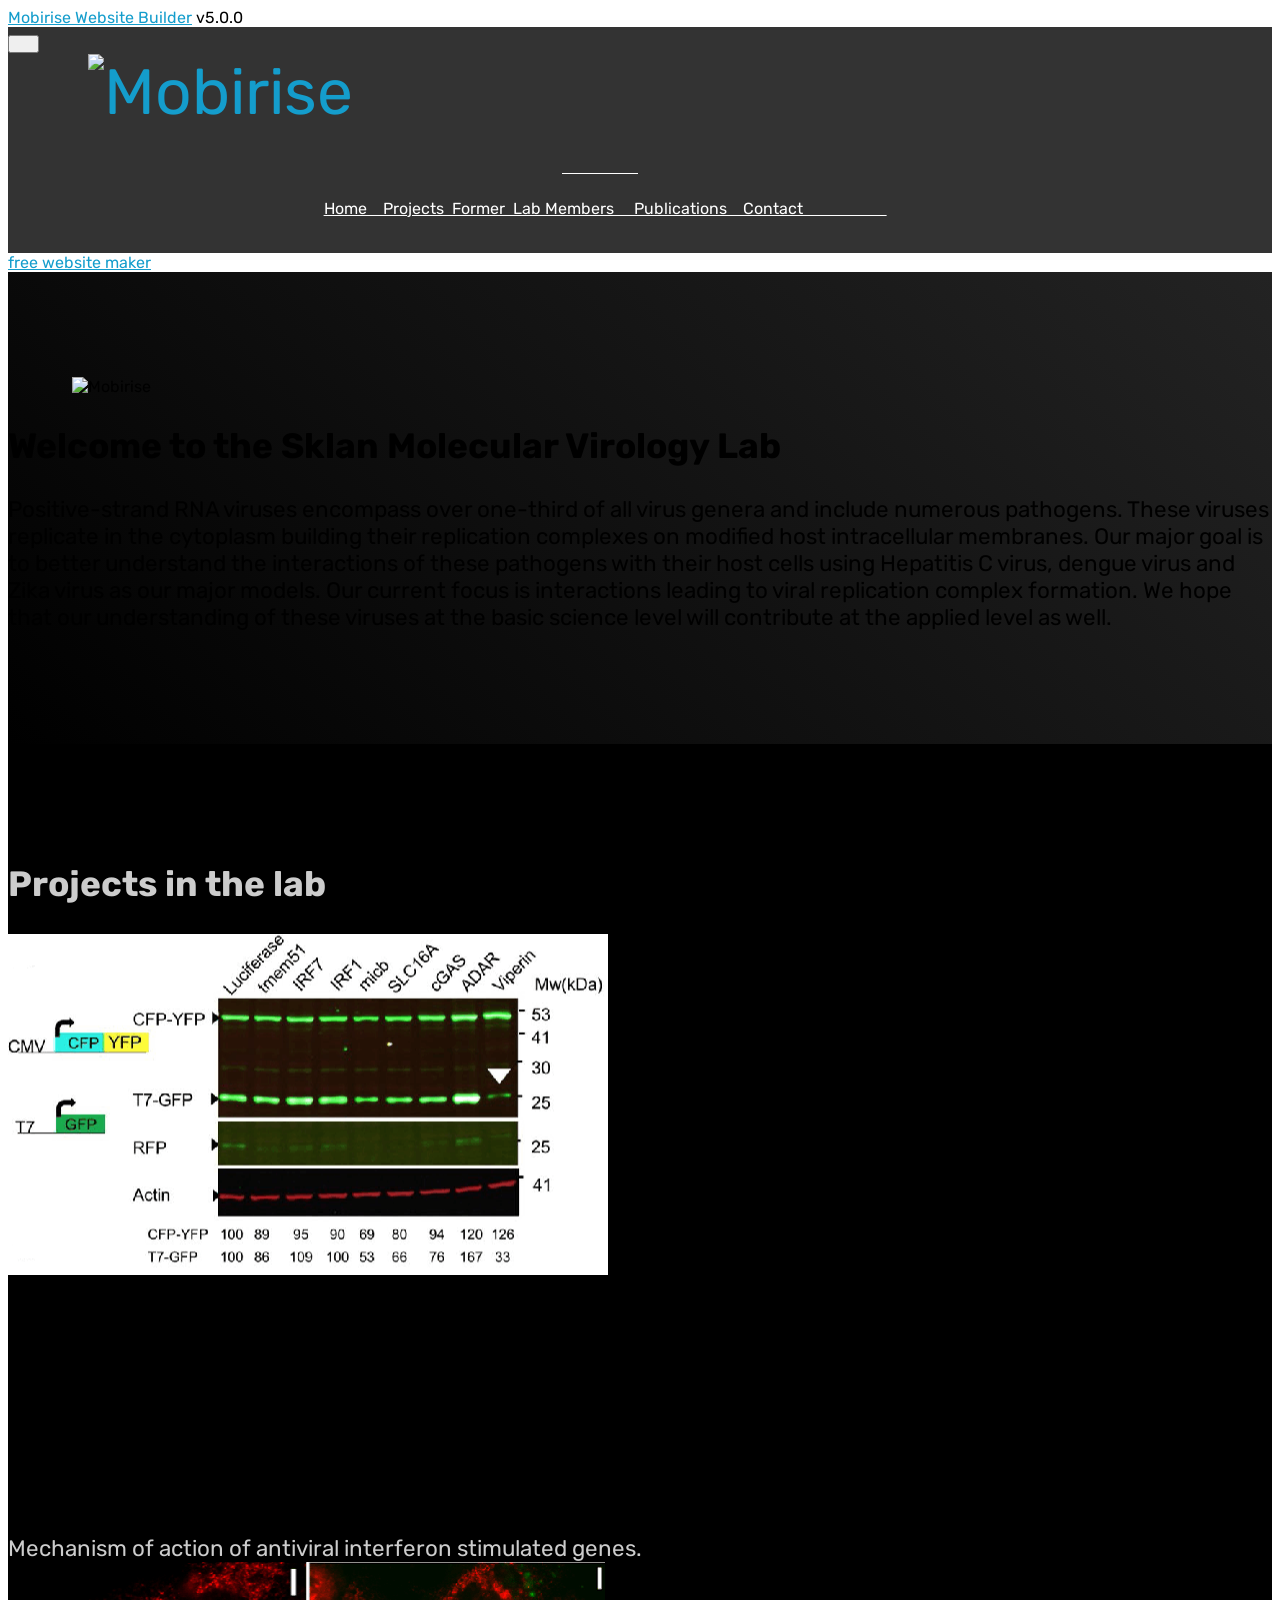
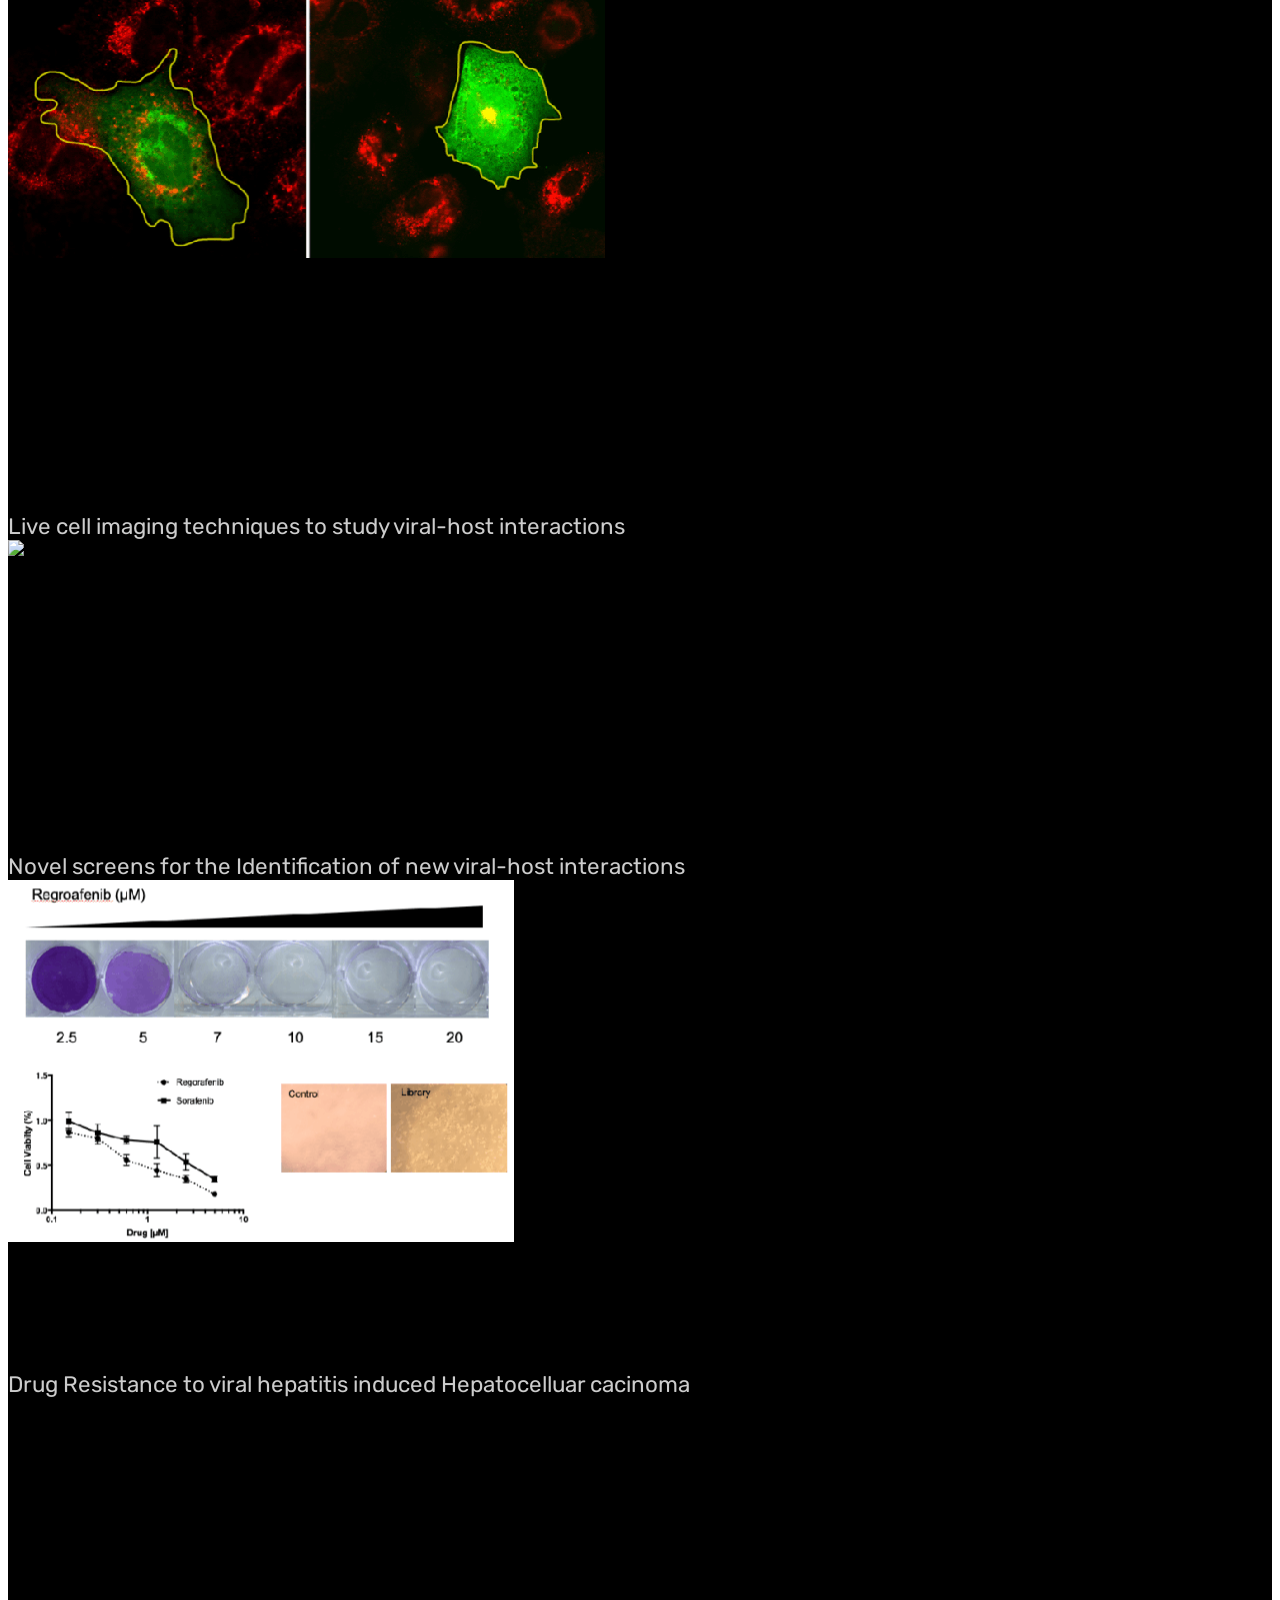
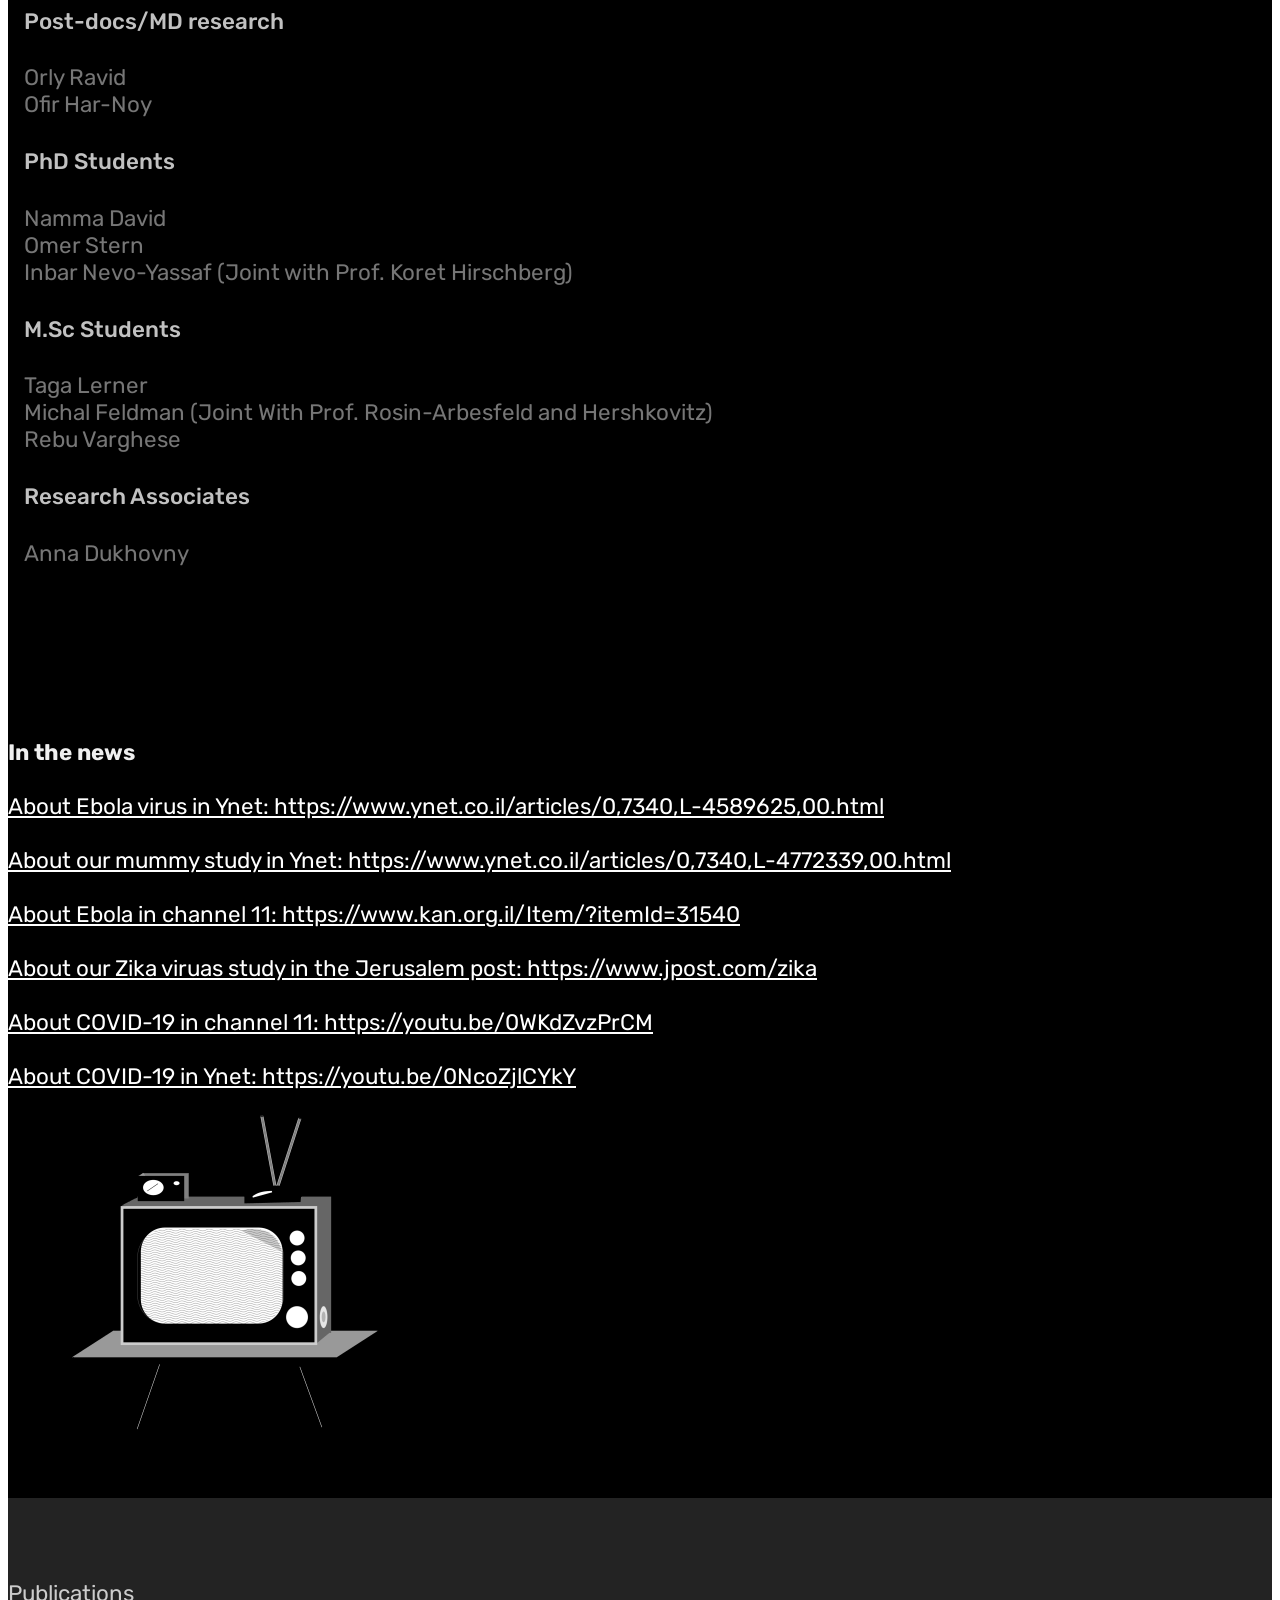
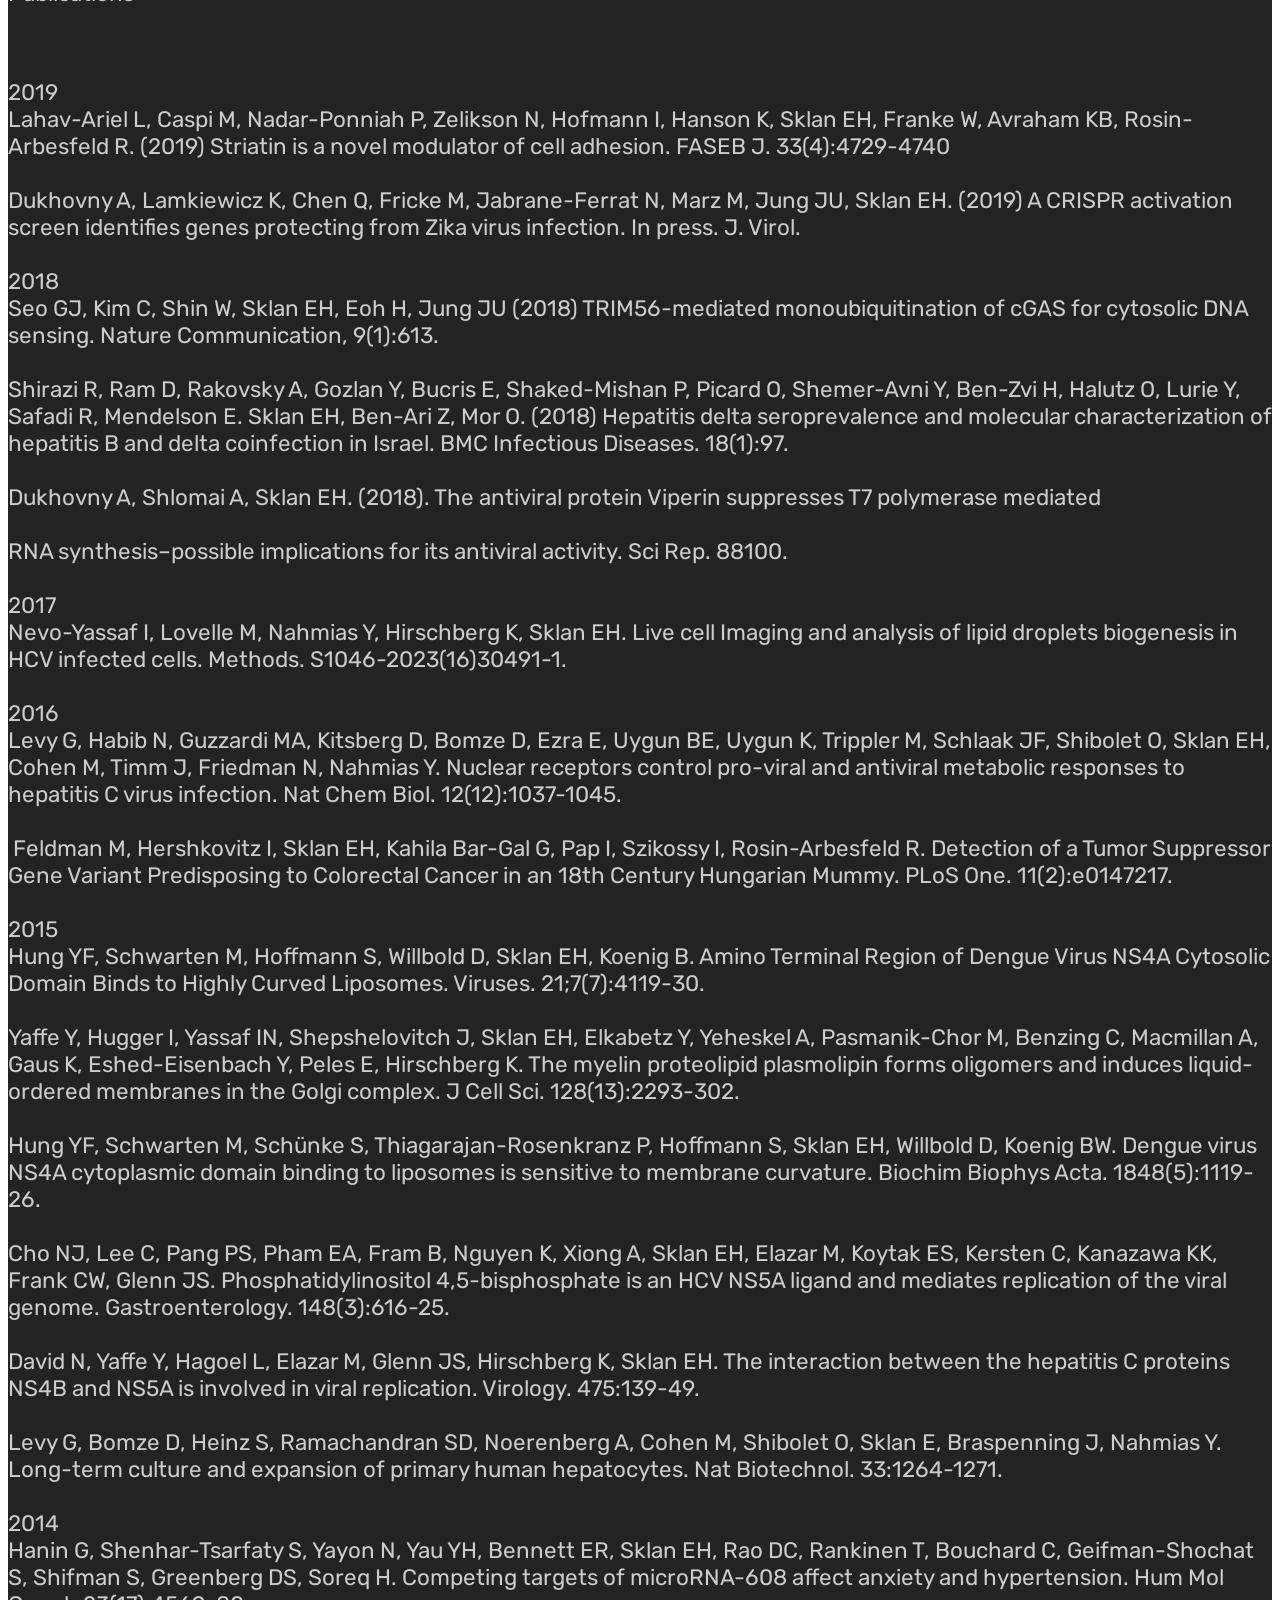
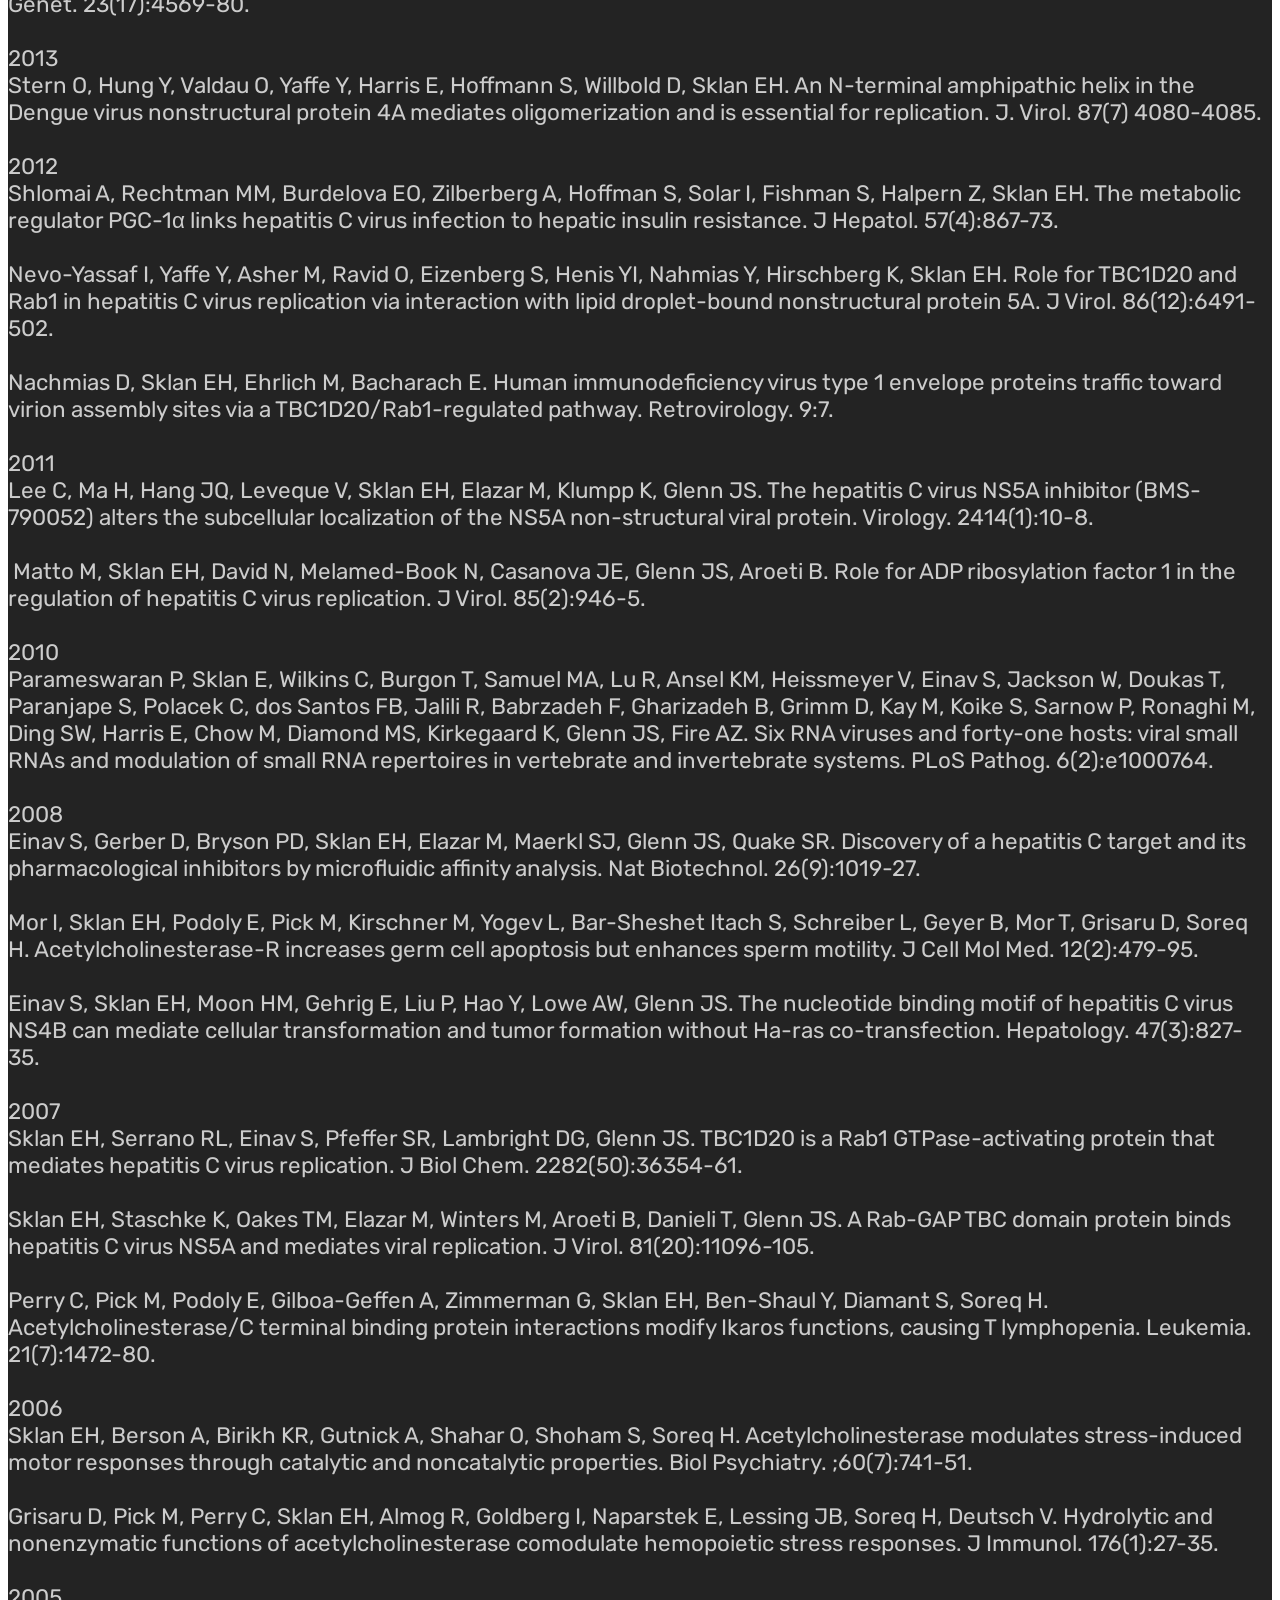
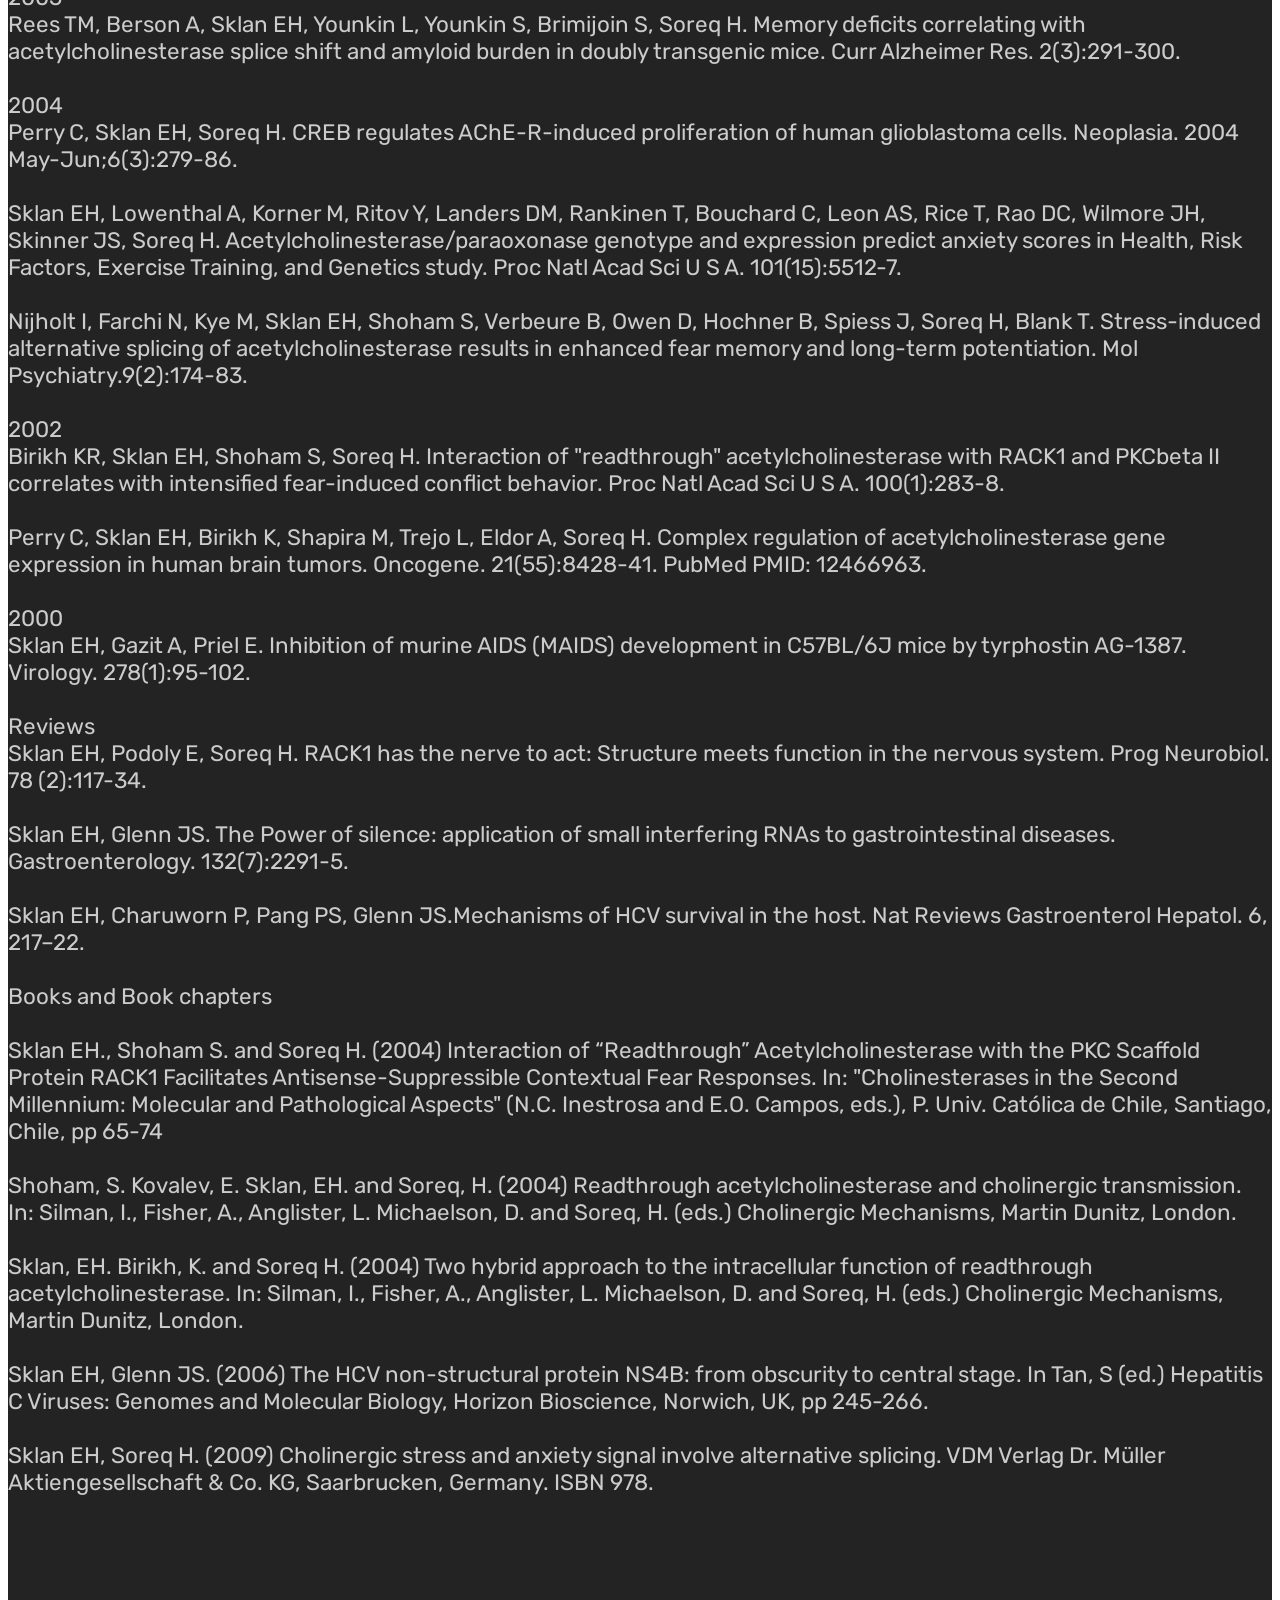
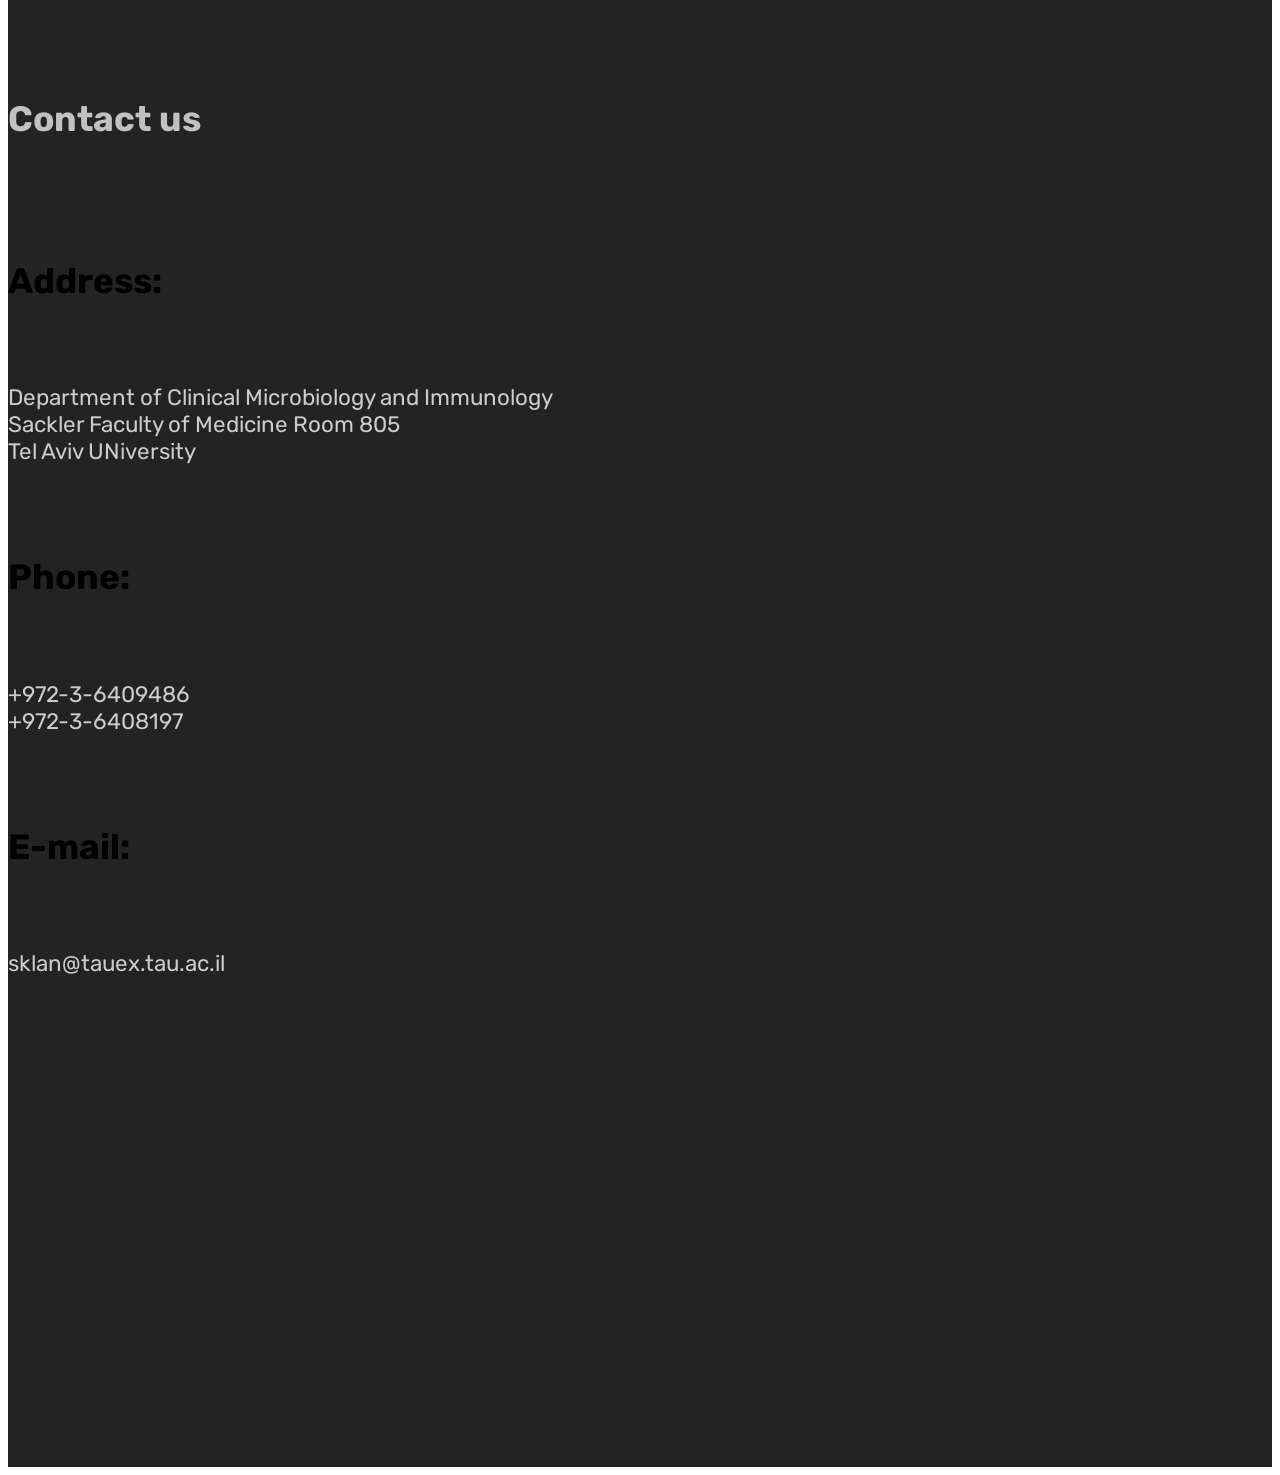
==== index.html @ 1a4101fc "create github pages" ====
<!DOCTYPE html>
<html  >
<head>
  <!-- Site made with Mobirise Website Builder v5.0.0, https://mobirise.com -->
  <meta charset="UTF-8">
  <meta http-equiv="X-UA-Compatible" content="IE=edge">
  <meta name="generator" content="Mobirise v5.0.0, mobirise.com">
  <meta name="viewport" content="width=device-width, initial-scale=1, minimum-scale=1">
  <link rel="shortcut icon" href="assets/images/logo-tau-122x67.png" type="image/x-icon">
  <meta name="description" content="">
  
  <title>Home</title>
  <link rel="stylesheet" href="assets/web/assets/mobirise-icons/mobirise-icons.css">
  <link rel="stylesheet" href="assets/bootstrap/css/bootstrap.min.css">
  <link rel="stylesheet" href="assets/bootstrap/css/bootstrap-grid.min.css">
  <link rel="stylesheet" href="assets/bootstrap/css/bootstrap-reboot.min.css">
  <link rel="stylesheet" href="assets/tether/tether.min.css">
  <link rel="stylesheet" href="assets/dropdown/css/style.css">
  <link rel="stylesheet" href="assets/theme/css/style.css">
  <link rel="preload" as="style" href="assets/mobirise/css/mbr-additional.css"><link rel="stylesheet" href="assets/mobirise/css/mbr-additional.css" type="text/css">
  
  
  
</head>
<body>
  <section class="menu cid-rS3fm7pSPz" once="menu" id="menu1-0">

    

    <nav class="navbar navbar-expand beta-menu navbar-dropdown align-items-center navbar-fixed-top navbar-toggleable-sm">
        <button class="navbar-toggler navbar-toggler-right" type="button" data-toggle="collapse" data-target="#navbarSupportedContent" aria-controls="navbarSupportedContent" aria-expanded="false" aria-label="Toggle navigation">
            <div class="hamburger">
                <span></span>
                <span></span>
                <span></span>
                <span></span>
            </div>
        </button>
        <div class="menu-logo">
            <div class="navbar-brand">
                <span class="navbar-logo">
                    <a href="https://english.tau.ac.il/" target="_blank">
                         <img src="assets/images/logo-tau-122x67.png" alt="Mobirise" title="" style="height: 3.8rem;">
                    </a>
                </span>
                
            </div>
        </div>
        <div class="collapse navbar-collapse" id="navbarSupportedContent">
            <ul class="navbar-nav nav-dropdown nav-right" data-app-modern-menu="true"><li class="nav-item"><a class="nav-link link text-white display-4" href="https://mobirise.co">&nbsp; &nbsp; &nbsp; &nbsp; &nbsp; &nbsp; &nbsp; &nbsp; &nbsp; &nbsp;</a></li><li class="nav-item">
                    <a class="nav-link link text-white display-4" href="index.html#contacts1-6"><span class="mbri-home mbr-iconfont mbr-iconfont-btn"></span>
                        
                        Home&nbsp; &nbsp; Projects&nbsp; Former&nbsp; Lab Members&nbsp; &nbsp; &nbsp;Publications&nbsp; &nbsp; Contact&nbsp; &nbsp; &nbsp; &nbsp; &nbsp; &nbsp; &nbsp; &nbsp; &nbsp; &nbsp; &nbsp;</a>
                </li></ul>
            
        </div>
    </nav>
</section>

<section class="engine"><a href="https://mobirise.info/d">free website maker</a></section><section class="header3 cid-rS3ihpFoWO" id="header3-9">

    

    

    <div class="container">
        <div class="media-container-row">
            <div class="mbr-figure" style="width: 130%;">
                <img src="assets/images/5-1160x1160.jpg" alt="Mobirise" title="">
            </div>

            <div class="media-content">
                <h1 class="mbr-section-title mbr-white pb-3 mbr-fonts-style display-5">Welcome to the Sklan Molecular Virology Lab</h1>
                
                <div class="mbr-section-text mbr-white pb-3 ">
                    <p class="mbr-text mbr-fonts-style display-7">Positive-strand RNA viruses encompass over one-third of all virus genera and include numerous pathogens. These viruses replicate in the cytoplasm building their replication complexes on modified host intracellular membranes. Our major goal is to better understand the interactions of these pathogens with their host cells using Hepatitis C virus, dengue virus and Zika virus as our major models. Our current focus is interactions leading to viral replication complex formation. We hope that our understanding of these viruses at the basic science level will contribute at the applied level as well.&nbsp;&nbsp;<br></p>
                </div>
                
            </div>
        </div>
    </div>

</section>

<section class="services1 cid-rS4aXZmn8N" id="services1-c">
    <!---->
    
    <!---->
    <!--Overlay-->
    
    <!--Container-->
    <div class="container">
        <div class="row justify-content-center">
            <!--Titles-->
            <div class="title pb-5 col-12">
                <h2 class="align-left pb-3 mbr-fonts-style display-5">Projects in the lab</h2>
                
            </div>
            <!--Card-1-->
            <div class="card col-12 col-md-6 p-3 col-lg-3">
                <div class="card-wrapper">
                    <div class="card-img">
                        <img src="assets/images/dukhovny-1-600x341.png" alt="Mobirise" title="">
                    </div>
                    <div class="card-box">
                        <h4 class="card-title mbr-fonts-style display-2"><br><br></h4>
                        <p class="mbr-text mbr-fonts-style display-7">Mechanism of action of antiviral interferon stimulated genes.<br></p>
                        <!--Btn-->
                        
                    </div>
                </div>
            </div>
            <!--Card-2-->
            <div class="card col-12 col-md-6 p-3 col-lg-3">
                <div class="card-wrapper">
                    <div class="card-img">
                        <img src="assets/images/picture1-1-600x296.png" alt="Mobirise" title="">
                    </div>
                    <div class="card-box">
                        <h4 class="card-title mbr-fonts-style display-5"><br><br><br></h4>
                        <p class="mbr-text mbr-fonts-style display-7">Live cell imaging techniques to study viral-host interactions</p>
                        <!--Btn-->
                        
                    </div>
                </div>
            </div>
            <!--Card-3-->
            <div class="card col-12 col-md-6 p-3 col-lg-3">
                <div class="card-wrapper">
                    <div class="card-img">
                        <img src="assets/images/screen-shot-2019-06-25-at-600x201.png" alt="Mobirise" title="">
                    </div>
                    <div class="card-box">
                        <h4 class="card-title mbr-fonts-style display-5">
                            <br><br><br><br></h4>
                        <p class="mbr-text mbr-fonts-style display-7">Novel screens for the Identification  of new viral-host interactions<br></p>
                        <!--Btn-->
                        
                    </div>
                </div>
            </div>
            <!--Card-4-->
            <div class="card col-12 col-md-6 p-3 col-lg-3 last-child">
                <div class="card-wrapper">
                    <div class="card-img">
                        <img src="assets/images/screen-shot-2019-06-25-at-506x363.png" alt="Mobirise" title="">
                    </div>
                    <div class="card-box">
                        <h4 class="card-title mbr-fonts-style display-5"></h4>
                        <p class="mbr-text mbr-fonts-style display-7">Drug Resistance to viral hepatitis induced Hepatocelluar cacinoma<em>&nbsp;</em><br></p>
                        <!--Btn-->
                        
                    </div>
                </div>
            </div>
        </div>
    </div>
</section>

<section class="features7 cid-rS4goFfm2W" id="features7-d">
    
    

    
    <div class="container">
        <div class="row justify-content-center">

            <div class="card p-3 col-12 col-md-6 col-lg-3">
                <div class="media">
                    <div class="card-img pr-2">
                        <span class="mbr-iconfont mbri-edit"></span>
                    </div>
                    <div class="card-box media-body">
                        <h4 class="card-title py-3 mbr-fonts-style display-7">
                            Post-docs/MD research&nbsp; &nbsp; &nbsp; &nbsp; &nbsp; &nbsp; &nbsp; &nbsp; &nbsp; &nbsp; &nbsp; &nbsp; &nbsp;</h4>
                        <p class="mbr-text mbr-fonts-style display-7">
                           Orly Ravid<br>Ofir Har-Noy<br>
                        </p>
                    </div>
                </div>
            </div>

            <div class="card p-3 col-12 col-md-6 col-lg-3">
                <div class="media"> 
                    <div class="card-img pr-2">
                        <span class="mbr-iconfont mbri-laptop"></span>
                    </div>
                    <div class="card-box media-body">
                        <h4 class="card-title py-3 mbr-fonts-style display-7">PhD Students</h4>
                        <p class="mbr-text mbr-fonts-style display-7">Namma David<br>Omer Stern<br>Inbar Nevo-Yassaf  (Joint with Prof. Koret Hirschberg)</p>
                    </div>
                </div>
            </div>

            <div class="card p-3 col-12 col-md-6 col-lg-3">
                <div class="media">
                    <div class="card-img pr-2">
                        <span class="mbr-iconfont mbri-users"></span>
                    </div>
                    <div class="media-body card-box">
                        <h4 class="card-title py-3 mbr-fonts-style display-7">M.Sc Students</h4>
                        <p class="mbr-text mbr-fonts-style display-7">Taga Lerner <br>Michal Feldman (Joint With Prof. Rosin-Arbesfeld and Hershkovitz)<br>Rebu Varghese</p>
                    </div>
                </div>
            </div>

            <div class="card p-3 col-12 col-md-6 col-lg-3">
                <div class="media">
                    <div class="card-img pr-2">
                        <span class="mbri-desktop mbr-iconfont"></span>
                    </div>
                    <div class="card-box media-body">
                        <h4 class="card-title py-3 mbr-fonts-style display-7">Research Associates</h4>
                        <p class="mbr-text mbr-fonts-style display-7">
                           Anna Dukhovny
                        </p>
                    </div>
                </div>
            </div>
        </div>
    </div>
</section>

<section class="mbr-section content7 cid-rS4ihshBEO" id="content7-e">
          
    

    <div class="container">
        <div class="media-container-row">
            <div class="col-12 col-md-10">
                <div class="media-container-row">
                    <div class="media-content">
                        <div class="mbr-section-text">
                            <p class="mbr-text align-right mb-0 mbr-fonts-style display-7"><strong>In the news</strong><br><br><a href="https://www.ynet.co.il/articles/0,7340,L-4589625,00.html" target="_blank" class="text-white">About Ebola virus in Ynet: https://www.ynet.co.il/articles/0,7340,L-4589625,00.html</a><br><br><a href="https://www.ynet.co.il/articles/0,7340,L-4772339,00.html " target="_blank" class="text-white">About our mummy study in Ynet: https://www.ynet.co.il/articles/0,7340,L-4772339,00.html </a><br><br><a href="https://www.kan.org.il/Item/?itemId=31540" target="_blank" class="text-white">About Ebola in channel 11: https://www.kan.org.il/Item/?itemId=31540</a><br><br><a href="https://www.jpost.com/zika" target="_blank" class="text-white">About our Zika viruas study in the Jerusalem post: https://www.jpost.com/zika</a><br><br><a href="https://youtu.be/0WKdZvzPrCM" target="_blank" class="text-white">About COVID-19 in channel 11:  https://youtu.be/0WKdZvzPrCM</a><br><br><a href="https://youtu.be/0NcoZjlCYkY" class="text-white">About COVID-19 in Ynet: https://youtu.be/0NcoZjlCYkY</a></p>
                        </div>
                    </div>
                    <div class="mbr-figure" style="width: 185%;">
                     <img src="assets/images/mbr-306x321.png" alt="Mobirise" title="">  
                    </div>
                </div>
            </div>
        </div>
    </div>
</section>

<section class="mbr-section article content1 cid-rS4kWEwtuJ" id="content1-f">
    
     

    <div class="container">
        <div class="media-container-row">
            <div class="mbr-text col-12 mbr-fonts-style display-7 col-md-12"><p>Publications</p><p><br></p><div>2019</div><div><span style="font-size: 1.4rem;">Lahav-Ariel L, Caspi M, Nadar-Ponniah P, Zelikson N, Hofmann I, Hanson K, Sklan EH, Franke W, Avraham KB, Rosin-Arbesfeld R. (2019) Striatin is a novel modulator of cell adhesion. FASEB J. 33(4):4729-4740</span><br></div><div><br></div><div><span style="font-size: 1.4rem;">Dukhovny A, Lamkiewicz K, Chen Q, Fricke M, Jabrane-Ferrat N, Marz M, Jung JU, Sklan EH. (2019) A CRISPR activation screen identifies genes protecting from Zika virus infection. In press. J. Virol.</span><br></div><div><br></div><div><span style="font-size: 1.4rem;">2018</span><br></div><div><span style="font-size: 1.4rem;">Seo GJ, Kim C, Shin W, Sklan EH, Eoh H, Jung JU (2018) TRIM56-mediated monoubiquitination of cGAS for cytosolic DNA sensing. Nature Communication, 9(1):613.&nbsp;</span><br></div><div><br></div><div>Shirazi R, Ram D, Rakovsky A, Gozlan Y, Bucris E, Shaked-Mishan P, Picard O, Shemer-Avni Y, Ben-Zvi H, Halutz O, Lurie Y, Safadi R, Mendelson E. Sklan EH, Ben-Ari Z, Mor O. (2018) Hepatitis delta seroprevalence and molecular characterization of hepatitis B and delta coinfection in Israel. BMC Infectious Diseases. 18(1):97.&nbsp;</div><div><br></div><div>Dukhovny A, Shlomai A, Sklan EH. (2018). The antiviral protein Viperin suppresses T7 polymerase mediated</div><div><br></div><div>RNA synthesis–possible implications for its antiviral activity. Sci Rep. 88100.</div><div><br></div><div>2017</div><div><span style="font-size: 1.4rem;">Nevo-Yassaf I, Lovelle M, Nahmias Y, Hirschberg K, Sklan EH. Live cell Imaging and analysis of lipid droplets biogenesis in HCV infected cells. Methods. S1046-2023(16)30491-1.&nbsp;</span><br></div><div><br></div><div><span style="font-size: 1.4rem;">2016</span><br></div><div><span style="font-size: 1.4rem;">Levy G, Habib N, Guzzardi MA, Kitsberg D, Bomze D, Ezra E, Uygun BE, Uygun K, Trippler M, Schlaak JF, Shibolet O, Sklan EH, Cohen M, Timm J, Friedman N, Nahmias Y. Nuclear receptors control pro-viral and antiviral metabolic responses to hepatitis C virus infection. Nat Chem Biol. 12(12):1037-1045.&nbsp;</span><br></div><div><br></div><div>&nbsp;<span style="font-size: 1.4rem;">Feldman M, Hershkovitz I, Sklan EH, Kahila Bar-Gal G, Pap I, Szikossy I, Rosin-Arbesfeld R. Detection of a Tumor Suppressor Gene Variant Predisposing to Colorectal Cancer in an 18th Century Hungarian Mummy. PLoS One. 11(2):e0147217.&nbsp;</span></div><div><span style="font-size: 1.4rem;"><br></span></div><div><span style="font-size: 1.4rem;">2015</span><br></div><div><span style="font-size: 1.4rem;">Hung YF, Schwarten M, Hoffmann S, Willbold D, Sklan EH, Koenig B. Amino Terminal Region of Dengue Virus NS4A Cytosolic Domain Binds to Highly Curved Liposomes. Viruses. 21;7(7):4119-30.</span><br></div><div></div><div><br></div><div>Yaffe Y, Hugger I, Yassaf IN, Shepshelovitch J, Sklan EH, Elkabetz Y, Yeheskel A, Pasmanik-Chor M, Benzing C, Macmillan A, Gaus K, Eshed-Eisenbach Y, Peles E, Hirschberg K. The myelin proteolipid plasmolipin forms oligomers and induces liquid-ordered membranes in the Golgi complex. J Cell Sci. 128(13):2293-302.&nbsp;</div><div><br></div><div>Hung YF, Schwarten M, Schünke S, Thiagarajan-Rosenkranz P, Hoffmann S, Sklan EH, Willbold D, Koenig BW. Dengue virus NS4A cytoplasmic domain binding to liposomes is sensitive to membrane curvature. Biochim Biophys Acta. 1848(5):1119-26.&nbsp;</div><div><br></div><div>Cho NJ, Lee C, Pang PS, Pham EA, Fram B, Nguyen K, Xiong A, Sklan EH, Elazar M, Koytak ES, Kersten C, Kanazawa KK, Frank CW, Glenn JS. Phosphatidylinositol 4,5-bisphosphate is an HCV NS5A ligand and mediates replication of the viral genome. Gastroenterology. 148(3):616-25.</div><div><span style="font-size: 1.4rem;">​</span><br></div><div>David N, Yaffe Y, Hagoel L, Elazar M, Glenn JS, Hirschberg K, Sklan EH. The interaction between the hepatitis C proteins NS4B and NS5A is involved in viral replication. Virology. 475:139-49.&nbsp;</div><div><br></div><div>Levy G, Bomze D, Heinz S, Ramachandran SD, Noerenberg A, Cohen M, Shibolet O, Sklan E, Braspenning J, Nahmias Y. Long-term culture and expansion of primary human hepatocytes. Nat Biotechnol. 33:1264-1271.&nbsp;</div><div><br></div><div>2014</div><div><span style="font-size: 1.4rem;">Hanin G, Shenhar-Tsarfaty S, Yayon N, Yau YH, Bennett ER, Sklan EH, Rao DC, Rankinen T, Bouchard C, Geifman-Shochat S, Shifman S, Greenberg DS, Soreq H. Competing targets of microRNA-608 affect anxiety and hypertension. Hum Mol Genet. 23(17):4569-80.</span><br></div><div><br></div><div>2013</div><div><span style="font-size: 1.4rem;">Stern O, Hung Y, Valdau O, Yaffe Y, Harris E, Hoffmann S, Willbold D, Sklan EH. An N-terminal amphipathic helix in the Dengue virus nonstructural protein 4A mediates oligomerization and is essential for replication. J. Virol. 87(7) 4080-4085.&nbsp;</span><br></div><div><br></div><div>2012</div><div><span style="font-size: 1.4rem;">Shlomai A, Rechtman MM, Burdelova EO, Zilberberg A, Hoffman S, Solar I, Fishman S, Halpern Z, Sklan EH. The metabolic regulator PGC-1α links hepatitis C virus infection to hepatic insulin resistance. J Hepatol. 57(4):867-73.</span><br></div><div><br></div><div><span style="font-size: 1.4rem;">Nevo-Yassaf I, Yaffe Y, Asher M, Ravid O, Eizenberg S, Henis YI, Nahmias Y, Hirschberg K, Sklan EH. Role for TBC1D20 and Rab1 in hepatitis C virus replication via interaction with lipid droplet-bound nonstructural protein 5A. J Virol. 86(12):6491-502.&nbsp;</span><br></div><div><br></div><div>​<span style="font-size: 1.4rem;">Nachmias D, Sklan EH, Ehrlich M, Bacharach E. Human immunodeficiency virus type 1 envelope proteins traffic toward virion assembly sites via a TBC1D20/Rab1-regulated pathway. Retrovirology. 9:7.&nbsp;</span></div><div><br></div><div><span style="font-size: 1.4rem;">2011</span><br></div><div><span style="font-size: 1.4rem;">Lee C, Ma H, Hang JQ, Leveque V, Sklan EH, Elazar M, Klumpp K, Glenn JS. The hepatitis C virus NS5A inhibitor (BMS-790052) alters the subcellular localization of the NS5A non-structural viral protein. Virology. 2414(1):10-8.</span><br></div><div><br></div><div>&nbsp;<span style="font-size: 1.4rem;">Matto M, Sklan EH, David N, Melamed-Book N, Casanova JE, Glenn JS, Aroeti B. Role for ADP ribosylation factor 1 in the regulation of hepatitis C virus replication. J Virol. 85(2):946-5.</span></div><div><br></div><div><span style="font-size: 1.4rem;">2010</span><br></div><div><span style="font-size: 1.4rem;">Parameswaran P, Sklan E, Wilkins C, Burgon T, Samuel MA, Lu R, Ansel KM, Heissmeyer V, Einav S, Jackson W, Doukas T, Paranjape S, Polacek C, dos Santos FB, Jalili R, Babrzadeh F, Gharizadeh B, Grimm D, Kay M, Koike S, Sarnow P, Ronaghi M, Ding SW, Harris E, Chow M, Diamond MS, Kirkegaard K, Glenn JS, Fire AZ. Six RNA viruses and forty-one hosts: viral small RNAs and modulation of small RNA repertoires in vertebrate and invertebrate systems. PLoS Pathog. 6(2):e1000764.&nbsp;</span><br></div><div><span style="font-size: 1.4rem;"><br></span></div><div><span style="font-size: 1.4rem;">2008</span><br></div><div><span style="font-size: 1.4rem;">Einav S, Gerber D, Bryson PD, Sklan EH, Elazar M, Maerkl SJ, Glenn JS, Quake SR. Discovery of a hepatitis C target and its pharmacological inhibitors by microfluidic affinity analysis. Nat Biotechnol. 26(9):1019-27.&nbsp;</span><br></div><div><br></div><div>Mor I, Sklan EH, Podoly E, Pick M, Kirschner M, Yogev L, Bar-Sheshet Itach S, Schreiber L, Geyer B, Mor T, Grisaru D, Soreq H. Acetylcholinesterase-R increases germ cell apoptosis but enhances sperm motility. J Cell Mol Med. 12(2):479-95.</div><div><br></div><div>Einav S, Sklan EH, Moon HM, Gehrig E, Liu P, Hao Y, Lowe AW, Glenn JS. The nucleotide binding motif of hepatitis C virus NS4B can mediate cellular transformation and tumor formation without Ha-ras co-transfection. Hepatology. 47(3):827-35.&nbsp;</div><div><br></div><div>2007</div><div><span style="font-size: 1.4rem;">Sklan EH, Serrano RL, Einav S, Pfeffer SR, Lambright DG, Glenn JS. TBC1D20 is a Rab1 GTPase-activating protein that mediates hepatitis C virus replication. J Biol Chem. 2282(50):36354-61.&nbsp;</span><br></div><div><br></div><div>​<span style="font-size: 1.4rem;">Sklan EH, Staschke K, Oakes TM, Elazar M, Winters M, Aroeti B, Danieli T, Glenn JS. A Rab-GAP TBC domain protein binds hepatitis C virus NS5A and mediates viral replication. J Virol. 81(20):11096-105.&nbsp;</span></div><div><br></div><div>Perry C, Pick M, Podoly E, Gilboa-Geffen A, Zimmerman G, Sklan EH, Ben-Shaul Y, Diamant S, Soreq H. Acetylcholinesterase/C terminal binding protein interactions modify Ikaros functions, causing T lymphopenia. Leukemia. 21(7):1472-80.&nbsp;</div><div><br></div><div>2006</div><div><span style="font-size: 1.4rem;">Sklan EH, Berson A, Birikh KR, Gutnick A, Shahar O, Shoham S, Soreq H. Acetylcholinesterase modulates stress-induced motor responses through catalytic and noncatalytic properties. Biol Psychiatry. ;60(7):741-51.</span><br></div><div><br></div><div>Grisaru D, Pick M, Perry C, Sklan EH, Almog R, Goldberg I, Naparstek E, Lessing JB, Soreq H, Deutsch V. Hydrolytic and nonenzymatic functions of acetylcholinesterase comodulate hemopoietic stress responses. J Immunol. 176(1):27-35.&nbsp;</div><div><br></div><div>2005</div><div><span style="font-size: 1.4rem;">Rees TM, Berson A, Sklan EH, Younkin L, Younkin S, Brimijoin S, Soreq H. Memory deficits correlating with acetylcholinesterase splice shift and amyloid burden in doubly transgenic mice. Curr Alzheimer Res. 2(3):291-300.&nbsp;</span><br></div><div><br></div><div>2004</div><div><span style="font-size: 1.4rem;">Perry C, Sklan EH, Soreq H. CREB regulates AChE-R-induced proliferation of human glioblastoma cells. Neoplasia. 2004 May-Jun;6(3):279-86.</span><br></div><div><br></div><div>Sklan EH, Lowenthal A, Korner M, Ritov Y, Landers DM, Rankinen T, Bouchard C, Leon AS, Rice T, Rao DC, Wilmore JH, Skinner JS, Soreq H. Acetylcholinesterase/paraoxonase genotype and expression predict anxiety scores in Health, Risk Factors, Exercise Training, and Genetics study. Proc Natl Acad Sci U S A. 101(15):5512-7.</div><div><br></div><div>Nijholt I, Farchi N, Kye M, Sklan EH, Shoham S, Verbeure B, Owen D, Hochner B, Spiess J, Soreq H, Blank T. Stress-induced alternative splicing of acetylcholinesterase results in enhanced fear memory and long-term potentiation. Mol Psychiatry.9(2):174-83.&nbsp;</div><div><br></div><div>2002</div><div><span style="font-size: 1.4rem;">Birikh KR, Sklan EH, Shoham S, Soreq H. Interaction of "readthrough" acetylcholinesterase with RACK1 and PKCbeta II correlates with intensified fear-induced conflict behavior. Proc Natl Acad Sci U S A. 100(1):283-8.</span><br></div><div><br></div><div>Perry C, Sklan EH, Birikh K, Shapira M, Trejo L, Eldor A, Soreq H. Complex regulation of acetylcholinesterase gene expression in human brain tumors. Oncogene. 21(55):8428-41. PubMed PMID: 12466963.</div><div><br></div><div>2000</div><div><span style="font-size: 1.4rem;">Sklan EH, Gazit A, Priel E. Inhibition of murine AIDS (MAIDS) development in C57BL/6J mice by tyrphostin AG-1387. Virology. 278(1):95-102.</span><br></div><div><br></div><div><span style="font-size: 1.4rem;">Reviews</span><br></div><div><span style="font-size: 1.4rem;">Sklan EH, Podoly E, Soreq H. RACK1 has the nerve to act: Structure meets function in the nervous system. Prog Neurobiol. 78 (2):117-34.&nbsp;</span><br></div><div><br></div><div>​<span style="font-size: 1.4rem;">Sklan EH, Glenn JS. The Power of silence: application of small interfering RNAs to gastrointestinal diseases. Gastroenterology. 132(7):2291-5.&nbsp;</span><span style="font-size: 1.4rem;">​</span></div><div><br></div><div>Sklan EH, Charuworn P, Pang PS, Glenn JS.Mechanisms of HCV survival in the host. Nat Reviews Gastroenterol Hepatol. 6, 217–22.</div><div><br></div><div>Books and Book chapters</div><div><br></div><div><span style="font-size: 1.4rem;">Sklan EH., Shoham S. and Soreq H. (2004) Interaction of “Readthrough” Acetylcholinesterase with the PKC Scaffold Protein RACK1 Facilitates Antisense-Suppressible Contextual Fear Responses. In: "Cholinesterases in the Second Millennium: Molecular and Pathological Aspects" (N.C. Inestrosa and E.O. Campos, eds.), P. Univ. Católica de Chile, Santiago, Chile, pp 65-74</span><br></div><div><br></div><div><span style="font-size: 1.4rem;">Shoham, S. Kovalev, E. Sklan, EH. and Soreq, H. (2004) Readthrough acetylcholinesterase and cholinergic transmission. In: Silman, I., Fisher, A., Anglister, L. Michaelson, D. and Soreq, H. (eds.) Cholinergic Mechanisms, Martin Dunitz, London.</span><br></div><div><br></div><div>Sklan, EH. Birikh, K. and Soreq H. (2004) Two hybrid approach to the intracellular function of readthrough acetylcholinesterase. In: Silman, I., Fisher, A., Anglister, L. Michaelson, D. and Soreq, H. (eds.) Cholinergic Mechanisms, Martin Dunitz, London.</div><div><br></div><div>Sklan EH, Glenn JS. (2006) The HCV non-structural protein NS4B: from obscurity to central stage. In Tan, S (ed.) Hepatitis C Viruses: Genomes and Molecular Biology, Horizon Bioscience, Norwich, UK, pp 245-266.</div><div><br></div><div>Sklan EH, Soreq H. (2009) Cholinergic stress and anxiety signal involve alternative splicing. VDM Verlag Dr. Müller Aktiengesellschaft &amp; Co. KG, Saarbrucken, Germany. ISBN 978.</div><p></p></div>
        </div>
    </div>
</section>

<section class="mbr-section contacts1 cid-rS3g4TRM71" id="contacts1-6">
    <!---->
    
    <!---->
    <!--Overlay-->
    
    <!--Container-->
    <div class="container">
        <div class="row">
            <!--Titles-->
            <div class="title col-12">
                <h2 class="align-left mbr-fonts-style display-5">
                    Contact us</h2>
                
            </div>
            <!--Left-->
            <div class="col-12 col-md-6">
                <div class="left-block wrapper">
                    <div class="b b-adress">
                        <h5 class="align-left mbr-fonts-style m-0 display-5">
                            Address:
                        </h5>
                        <p class="mbr-text align-left mbr-fonts-style display-7">
                            Department of Clinical Microbiology and Immunology<br>Sackler Faculty of Medicine Room 805<br>Tel Aviv UNiversity</p>
                    </div>
                    <div class="b b-phone">
                        <h5 class="align-left mbr-fonts-style m-0 display-5">
                            Phone:
                        </h5>
                        <p class="mbr-text align-left mbr-fonts-style display-7">
                            +972-3-6409486<br>+972-3-6408197</p>
                    </div>
                    <div class="b b-mail">
                        <h5 class="align-left mbr-fonts-style m-0 display-5">
                            E-mail:
                        </h5>
                        <p class="mbr-text align-left mbr-fonts-style display-7">
                            sklan@tauex.tau.ac.il</p>
                    </div>
                </div>
            </div>
            <!--Right-->
            <div class="col-12 col-md-6">
                <div class="google-map"><iframe frameborder="0" style="border:0" src="https://www.google.com/maps/embed?pb=!1m18!1m12!1m3!1d3379.246072323134!2d34.80347741589127!3d32.116656124666925!2m3!1f0!2f0!3f0!3m2!1i1024!2i768!4f13.1!3m3!1m2!1s0x151d496e46e3565d%3A0x30484dab485af2a3!2z15TXpNen15XXnNeY15Qg15zXqNek15XXkNeUINeQ15XXoNeZ15HXqNeh15nXmNeqINeq15wg15DXkdeZ15Eg16Ii16kg16HXkNen15zXqA!5e0!3m2!1sen!2sil!4v1583140281211!5m2!1sen!2sil" allowfullscreen=""></iframe></div>
            </div>
        </div>
    </div>
</section>


  <script src="assets/web/assets/jquery/jquery.min.js"></script>
  <script src="assets/popper/popper.min.js"></script>
  <script src="assets/bootstrap/js/bootstrap.min.js"></script>
  <script src="assets/tether/tether.min.js"></script>
  <script src="assets/smoothscroll/smooth-scroll.js"></script>
  <script src="assets/dropdown/js/nav-dropdown.js"></script>
  <script src="assets/dropdown/js/navbar-dropdown.js"></script>
  <script src="assets/touchswipe/jquery.touch-swipe.min.js"></script>
  <script src="assets/theme/js/script.js"></script>
  
  
</body>
</html>
---- assets/mobirise/css/mbr-additional.css ----
@import url(https://fonts.googleapis.com/css?family=Rubik:300,300i,400,400i,500,500i,700,700i,900,900i&display=swap);





body {
  font-family: Rubik;
}
.display-1 {
  font-family: 'Rubik', sans-serif;
  font-size: 4.25rem;
  font-display: swap;
}
.display-1 > .mbr-iconfont {
  font-size: 6.8rem;
}
.display-2 {
  font-family: 'Rubik', sans-serif;
  font-size: 3rem;
  font-display: swap;
}
.display-2 > .mbr-iconfont {
  font-size: 4.8rem;
}
.display-4 {
  font-family: 'Rubik', sans-serif;
  font-size: 1rem;
  font-display: swap;
}
.display-4 > .mbr-iconfont {
  font-size: 1.6rem;
}
.display-5 {
  font-family: 'Rubik', sans-serif;
  font-size: 2.2rem;
  font-display: swap;
}
.display-5 > .mbr-iconfont {
  font-size: 3.52rem;
}
.display-7 {
  font-family: 'Rubik', sans-serif;
  font-size: 1.4rem;
  font-display: swap;
}
.display-7 > .mbr-iconfont {
  font-size: 2.24rem;
}
/* ---- Fluid typography for mobile devices ---- */
/* 1.4 - font scale ratio ( bootstrap == 1.42857 ) */
/* 100vw - current viewport width */
/* (48 - 20)  48 == 48rem == 768px, 20 == 20rem == 320px(minimal supported viewport) */
/* 0.65 - min scale variable, may vary */
@media (max-width: 768px) {
  .display-1 {
    font-size: 3.4rem;
    font-size: calc( 2.1374999999999997rem + (4.25 - 2.1374999999999997) * ((100vw - 20rem) / (48 - 20)));
    line-height: calc( 1.4 * (2.1374999999999997rem + (4.25 - 2.1374999999999997) * ((100vw - 20rem) / (48 - 20))));
  }
  .display-2 {
    font-size: 2.4rem;
    font-size: calc( 1.7rem + (3 - 1.7) * ((100vw - 20rem) / (48 - 20)));
    line-height: calc( 1.4 * (1.7rem + (3 - 1.7) * ((100vw - 20rem) / (48 - 20))));
  }
  .display-4 {
    font-size: 0.8rem;
    font-size: calc( 1rem + (1 - 1) * ((100vw - 20rem) / (48 - 20)));
    line-height: calc( 1.4 * (1rem + (1 - 1) * ((100vw - 20rem) / (48 - 20))));
  }
  .display-5 {
    font-size: 1.76rem;
    font-size: calc( 1.42rem + (2.2 - 1.42) * ((100vw - 20rem) / (48 - 20)));
    line-height: calc( 1.4 * (1.42rem + (2.2 - 1.42) * ((100vw - 20rem) / (48 - 20))));
  }
}
/* Buttons */
.btn {
  padding: 1rem 3rem;
  border-radius: 3px;
}
.btn-sm {
  padding: 0.6rem 1.5rem;
  border-radius: 3px;
}
.btn-md {
  padding: 1rem 3rem;
  border-radius: 3px;
}
.btn-lg {
  padding: 1.2rem 3.2rem;
  border-radius: 3px;
}
.bg-primary {
  background-color: #149dcc !important;
}
.bg-success {
  background-color: #f7ed4a !important;
}
.bg-info {
  background-color: #82786e !important;
}
.bg-warning {
  background-color: #879a9f !important;
}
.bg-danger {
  background-color: #b1a374 !important;
}
.btn-primary,
.btn-primary:active {
  background-color: #149dcc !important;
  border-color: #149dcc !important;
  color: #ffffff !important;
}
.btn-primary:hover,
.btn-primary:focus,
.btn-primary.focus,
.btn-primary.active {
  color: #ffffff !important;
  background-color: #0d6786 !important;
  border-color: #0d6786 !important;
}
.btn-primary.disabled,
.btn-primary:disabled {
  color: #ffffff !important;
  background-color: #0d6786 !important;
  border-color: #0d6786 !important;
}
.btn-secondary,
.btn-secondary:active {
  background-color: #ff3366 !important;
  border-color: #ff3366 !important;
  color: #ffffff !important;
}
.btn-secondary:hover,
.btn-secondary:focus,
.btn-secondary.focus,
.btn-secondary.active {
  color: #ffffff !important;
  background-color: #e50039 !important;
  border-color: #e50039 !important;
}
.btn-secondary.disabled,
.btn-secondary:disabled {
  color: #ffffff !important;
  background-color: #e50039 !important;
  border-color: #e50039 !important;
}
.btn-info,
.btn-info:active {
  background-color: #82786e !important;
  border-color: #82786e !important;
  color: #ffffff !important;
}
.btn-info:hover,
.btn-info:focus,
.btn-info.focus,
.btn-info.active {
  color: #ffffff !important;
  background-color: #59524b !important;
  border-color: #59524b !important;
}
.btn-info.disabled,
.btn-info:disabled {
  color: #ffffff !important;
  background-color: #59524b !important;
  border-color: #59524b !important;
}
.btn-success,
.btn-success:active {
  background-color: #f7ed4a !important;
  border-color: #f7ed4a !important;
  color: #3f3c03 !important;
}
.btn-success:hover,
.btn-success:focus,
.btn-success.focus,
.btn-success.active {
  color: #3f3c03 !important;
  background-color: #eadd0a !important;
  border-color: #eadd0a !important;
}
.btn-success.disabled,
.btn-success:disabled {
  color: #3f3c03 !important;
  background-color: #eadd0a !important;
  border-color: #eadd0a !important;
}
.btn-warning,
.btn-warning:active {
  background-color: #879a9f !important;
  border-color: #879a9f !important;
  color: #ffffff !important;
}
.btn-warning:hover,
.btn-warning:focus,
.btn-warning.focus,
.btn-warning.active {
  color: #ffffff !important;
  background-color: #617479 !important;
  border-color: #617479 !important;
}
.btn-warning.disabled,
.btn-warning:disabled {
  color: #ffffff !important;
  background-color: #617479 !important;
  border-color: #617479 !important;
}
.btn-danger,
.btn-danger:active {
  background-color: #b1a374 !important;
  border-color: #b1a374 !important;
  color: #ffffff !important;
}
.btn-danger:hover,
.btn-danger:focus,
.btn-danger.focus,
.btn-danger.active {
  color: #ffffff !important;
  background-color: #8b7d4e !important;
  border-color: #8b7d4e !important;
}
.btn-danger.disabled,
.btn-danger:disabled {
  color: #ffffff !important;
  background-color: #8b7d4e !important;
  border-color: #8b7d4e !important;
}
.btn-white {
  color: #333333 !important;
}
.btn-white,
.btn-white:active {
  background-color: #ffffff !important;
  border-color: #ffffff !important;
  color: #808080 !important;
}
.btn-white:hover,
.btn-white:focus,
.btn-white.focus,
.btn-white.active {
  color: #808080 !important;
  background-color: #d9d9d9 !important;
  border-color: #d9d9d9 !important;
}
.btn-white.disabled,
.btn-white:disabled {
  color: #808080 !important;
  background-color: #d9d9d9 !important;
  border-color: #d9d9d9 !important;
}
.btn-black,
.btn-black:active {
  background-color: #333333 !important;
  border-color: #333333 !important;
  color: #ffffff !important;
}
.btn-black:hover,
.btn-black:focus,
.btn-black.focus,
.btn-black.active {
  color: #ffffff !important;
  background-color: #0d0d0d !important;
  border-color: #0d0d0d !important;
}
.btn-black.disabled,
.btn-black:disabled {
  color: #ffffff !important;
  background-color: #0d0d0d !important;
  border-color: #0d0d0d !important;
}
.btn-primary-outline,
.btn-primary-outline:active {
  background: none;
  border-color: #0b566f;
  color: #0b566f;
}
.btn-primary-outline:hover,
.btn-primary-outline:focus,
.btn-primary-outline.focus,
.btn-primary-outline.active {
  color: #ffffff;
  background-color: #149dcc;
  border-color: #149dcc;
}
.btn-primary-outline.disabled,
.btn-primary-outline:disabled {
  color: #ffffff !important;
  background-color: #149dcc !important;
  border-color: #149dcc !important;
}
.btn-secondary-outline,
.btn-secondary-outline:active {
  background: none;
  border-color: #cc0033;
  color: #cc0033;
}
.btn-secondary-outline:hover,
.btn-secondary-outline:focus,
.btn-secondary-outline.focus,
.btn-secondary-outline.active {
  color: #ffffff;
  background-color: #ff3366;
  border-color: #ff3366;
}
.btn-secondary-outline.disabled,
.btn-secondary-outline:disabled {
  color: #ffffff !important;
  background-color: #ff3366 !important;
  border-color: #ff3366 !important;
}
.btn-info-outline,
.btn-info-outline:active {
  background: none;
  border-color: #4b453f;
  color: #4b453f;
}
.btn-info-outline:hover,
.btn-info-outline:focus,
.btn-info-outline.focus,
.btn-info-outline.active {
  color: #ffffff;
  background-color: #82786e;
  border-color: #82786e;
}
.btn-info-outline.disabled,
.btn-info-outline:disabled {
  color: #ffffff !important;
  background-color: #82786e !important;
  border-color: #82786e !important;
}
.btn-success-outline,
.btn-success-outline:active {
  background: none;
  border-color: #d2c609;
  color: #d2c609;
}
.btn-success-outline:hover,
.btn-success-outline:focus,
.btn-success-outline.focus,
.btn-success-outline.active {
  color: #3f3c03;
  background-color: #f7ed4a;
  border-color: #f7ed4a;
}
.btn-success-outline.disabled,
.btn-success-outline:disabled {
  color: #3f3c03 !important;
  background-color: #f7ed4a !important;
  border-color: #f7ed4a !important;
}
.btn-warning-outline,
.btn-warning-outline:active {
  background: none;
  border-color: #55666b;
  color: #55666b;
}
.btn-warning-outline:hover,
.btn-warning-outline:focus,
.btn-warning-outline.focus,
.btn-warning-outline.active {
  color: #ffffff;
  background-color: #879a9f;
  border-color: #879a9f;
}
.btn-warning-outline.disabled,
.btn-warning-outline:disabled {
  color: #ffffff !important;
  background-color: #879a9f !important;
  border-color: #879a9f !important;
}
.btn-danger-outline,
.btn-danger-outline:active {
  background: none;
  border-color: #7a6e45;
  color: #7a6e45;
}
.btn-danger-outline:hover,
.btn-danger-outline:focus,
.btn-danger-outline.focus,
.btn-danger-outline.active {
  color: #ffffff;
  background-color: #b1a374;
  border-color: #b1a374;
}
.btn-danger-outline.disabled,
.btn-danger-outline:disabled {
  color: #ffffff !important;
  background-color: #b1a374 !important;
  border-color: #b1a374 !important;
}
.btn-black-outline,
.btn-black-outline:active {
  background: none;
  border-color: #000000;
  color: #000000;
}
.btn-black-outline:hover,
.btn-black-outline:focus,
.btn-black-outline.focus,
.btn-black-outline.active {
  color: #ffffff;
  background-color: #333333;
  border-color: #333333;
}
.btn-black-outline.disabled,
.btn-black-outline:disabled {
  color: #ffffff !important;
  background-color: #333333 !important;
  border-color: #333333 !important;
}
.btn-white-outline,
.btn-white-outline:active,
.btn-white-outline.active {
  background: none;
  border-color: #ffffff;
  color: #ffffff;
}
.btn-white-outline:hover,
.btn-white-outline:focus,
.btn-white-outline.focus {
  color: #333333;
  background-color: #ffffff;
  border-color: #ffffff;
}
.text-primary {
  color: #149dcc !important;
}
.text-secondary {
  color: #ff3366 !important;
}
.text-success {
  color: #f7ed4a !important;
}
.text-info {
  color: #82786e !important;
}
.text-warning {
  color: #879a9f !important;
}
.text-danger {
  color: #b1a374 !important;
}
.text-white {
  color: #ffffff !important;
}
.text-black {
  color: #000000 !important;
}
a.text-primary:hover,
a.text-primary:focus {
  color: #0b566f !important;
}
a.text-secondary:hover,
a.text-secondary:focus {
  color: #cc0033 !important;
}
a.text-success:hover,
a.text-success:focus {
  color: #d2c609 !important;
}
a.text-info:hover,
a.text-info:focus {
  color: #4b453f !important;
}
a.text-warning:hover,
a.text-warning:focus {
  color: #55666b !important;
}
a.text-danger:hover,
a.text-danger:focus {
  color: #7a6e45 !important;
}
a.text-white:hover,
a.text-white:focus {
  color: #b3b3b3 !important;
}
a.text-black:hover,
a.text-black:focus {
  color: #4d4d4d !important;
}
.alert-success {
  background-color: #70c770;
}
.alert-info {
  background-color: #82786e;
}
.alert-warning {
  background-color: #879a9f;
}
.alert-danger {
  background-color: #b1a374;
}
.mbr-section-btn a.btn:not(.btn-form) {
  border-radius: 100px;
}
.mbr-section-btn a.btn:not(.btn-form):hover,
.mbr-section-btn a.btn:not(.btn-form):focus {
  box-shadow: none !important;
}
.mbr-section-btn a.btn:not(.btn-form):hover,
.mbr-section-btn a.btn:not(.btn-form):focus {
  box-shadow: 0 10px 40px 0 rgba(0, 0, 0, 0.2) !important;
  -webkit-box-shadow: 0 10px 40px 0 rgba(0, 0, 0, 0.2) !important;
}
.mbr-gallery-filter li a {
  border-radius: 100px !important;
}
.mbr-gallery-filter li.active .btn {
  background-color: #149dcc;
  border-color: #149dcc;
  color: #ffffff;
}
.mbr-gallery-filter li.active .btn:focus {
  box-shadow: none;
}
.nav-tabs .nav-link {
  border-radius: 100px !important;
}
a,
a:hover {
  color: #149dcc;
}
.mbr-plan-header.bg-primary .mbr-plan-subtitle,
.mbr-plan-header.bg-primary .mbr-plan-price-desc {
  color: #b4e6f8;
}
.mbr-plan-header.bg-success .mbr-plan-subtitle,
.mbr-plan-header.bg-success .mbr-plan-price-desc {
  color: #ffffff;
}
.mbr-plan-header.bg-info .mbr-plan-subtitle,
.mbr-plan-header.bg-info .mbr-plan-price-desc {
  color: #beb8b2;
}
.mbr-plan-header.bg-warning .mbr-plan-subtitle,
.mbr-plan-header.bg-warning .mbr-plan-price-desc {
  color: #ced6d8;
}
.mbr-plan-header.bg-danger .mbr-plan-subtitle,
.mbr-plan-header.bg-danger .mbr-plan-price-desc {
  color: #dfd9c6;
}
/* Scroll to top button*/
.scrollToTop_wraper {
  display: none;
}
.form-control {
  font-family: 'Rubik', sans-serif;
  font-size: 1.4rem;
  font-display: swap;
}
.form-control > .mbr-iconfont {
  font-size: 2.24rem;
}
blockquote {
  border-color: #149dcc;
}
/* Forms */
.mbr-form .btn {
  margin: .4rem 0;
}
.mbr-form .input-group-btn a.btn {
  border-radius: 100px !important;
}
.mbr-form .input-group-btn a.btn:hover {
  box-shadow: 0 10px 40px 0 rgba(0, 0, 0, 0.2);
}
.mbr-form .input-group-btn button[type="submit"] {
  border-radius: 100px !important;
  padding: 1rem 3rem;
}
.mbr-form .input-group-btn button[type="submit"]:hover {
  box-shadow: 0 10px 40px 0 rgba(0, 0, 0, 0.2);
}
.form2 .form-control {
  border-top-left-radius: 100px;
  border-bottom-left-radius: 100px;
}
.form2 .input-group-btn a.btn {
  border-top-left-radius: 0 !important;
  border-bottom-left-radius: 0 !important;
}
.form2 .input-group-btn button[type="submit"] {
  border-top-left-radius: 0 !important;
  border-bottom-left-radius: 0 !important;
}
.form3 input[type="email"] {
  border-radius: 100px !important;
}
@media (max-width: 349px) {
  .form2 input[type="email"] {
    border-radius: 100px !important;
  }
  .form2 .input-group-btn a.btn {
    border-radius: 100px !important;
  }
  .form2 .input-group-btn button[type="submit"] {
    border-radius: 100px !important;
  }
}
@media (max-width: 767px) {
  .btn {
    font-size: .75rem !important;
  }
  .btn .mbr-iconfont {
    font-size: 1rem !important;
  }
}
/* Footer */
.mbr-footer-content li::before,
.mbr-footer .mbr-contacts li::before {
  background: #149dcc;
}
.mbr-footer-content li a:hover,
.mbr-footer .mbr-contacts li a:hover {
  color: #149dcc;
}
.footer3 input[type="email"],
.footer4 input[type="email"] {
  border-radius: 100px !important;
}
.footer3 .input-group-btn a.btn,
.footer4 .input-group-btn a.btn {
  border-radius: 100px !important;
}
.footer3 .input-group-btn button[type="submit"],
.footer4 .input-group-btn button[type="submit"] {
  border-radius: 100px !important;
}
/* Headers*/
.header13 .form-inline input[type="email"],
.header14 .form-inline input[type="email"] {
  border-radius: 100px;
}
.header13 .form-inline input[type="text"],
.header14 .form-inline input[type="text"] {
  border-radius: 100px;
}
.header13 .form-inline input[type="tel"],
.header14 .form-inline input[type="tel"] {
  border-radius: 100px;
}
.header13 .form-inline a.btn,
.header14 .form-inline a.btn {
  border-radius: 100px;
}
.header13 .form-inline button,
.header14 .form-inline button {
  border-radius: 100px !important;
}
@media screen and (-ms-high-contrast: active), (-ms-high-contrast: none) {
  .card-wrapper {
    flex: auto !important;
  }
}
.jq-selectbox li:hover,
.jq-selectbox li.selected {
  background-color: #149dcc;
  color: #ffffff;
}
.jq-selectbox .jq-selectbox__trigger-arrow,
.jq-number__spin.minus:after,
.jq-number__spin.plus:after {
  transition: 0.4s;
  border-top-color: currentColor;
  border-bottom-color: currentColor;
}
.jq-selectbox:hover .jq-selectbox__trigger-arrow,
.jq-number__spin.minus:hover:after,
.jq-number__spin.plus:hover:after {
  border-top-color: #149dcc;
  border-bottom-color: #149dcc;
}
.xdsoft_datetimepicker .xdsoft_calendar td.xdsoft_default,
.xdsoft_datetimepicker .xdsoft_calendar td.xdsoft_current,
.xdsoft_datetimepicker .xdsoft_timepicker .xdsoft_time_box > div > div.xdsoft_current {
  color: #ffffff !important;
  background-color: #149dcc !important;
  box-shadow: none !important;
}
.xdsoft_datetimepicker .xdsoft_calendar td:hover,
.xdsoft_datetimepicker .xdsoft_timepicker .xdsoft_time_box > div > div:hover {
  color: #ffffff !important;
  background: #ff3366 !important;
  box-shadow: none !important;
}
.lazy-bg {
  background-image: none !important;
}
.lazy-placeholder:not(section),
.lazy-none {
  display: block;
  position: relative;
  padding-bottom: 56.25%;
}
iframe.lazy-placeholder,
.lazy-placeholder:after {
  content: '';
  position: absolute;
  width: 100px;
  height: 100px;
  background: transparent no-repeat center;
  background-size: contain;
  top: 50%;
  left: 50%;
  transform: translateX(-50%) translateY(-50%);
  background-image: url("data:image/svg+xml;charset=UTF-8,%3csvg width='32' height='32' viewBox='0 0 64 64' xmlns='http://www.w3.org/2000/svg' stroke='%23149dcc' %3e%3cg fill='none' fill-rule='evenodd'%3e%3cg transform='translate(16 16)' stroke-width='2'%3e%3ccircle stroke-opacity='.5' cx='16' cy='16' r='16'/%3e%3cpath d='M32 16c0-9.94-8.06-16-16-16'%3e%3canimateTransform attributeName='transform' type='rotate' from='0 16 16' to='360 16 16' dur='1s' repeatCount='indefinite'/%3e%3c/path%3e%3c/g%3e%3c/g%3e%3c/svg%3e");
}
section.lazy-placeholder:after {
  opacity: 0.3;
}
.cid-rS3fm7pSPz .navbar {
  padding: .5rem 0;
  background: #333333;
  transition: none;
  min-height: 77px;
}
.cid-rS3fm7pSPz .navbar-dropdown.bg-color.transparent.opened {
  background: #333333;
}
.cid-rS3fm7pSPz a {
  font-style: normal;
}
.cid-rS3fm7pSPz .nav-item span {
  padding-right: 0.4em;
  line-height: 0.5em;
  vertical-align: text-bottom;
  position: relative;
  text-decoration: none;
}
.cid-rS3fm7pSPz .nav-item a {
  display: -webkit-flex;
  align-items: center;
  justify-content: center;
  padding: 0.7rem 0 !important;
  margin: 0rem .65rem !important;
  -webkit-align-items: center;
  -webkit-justify-content: center;
}
.cid-rS3fm7pSPz .nav-item:focus,
.cid-rS3fm7pSPz .nav-link:focus {
  outline: none;
}
.cid-rS3fm7pSPz .btn {
  padding: 0.4rem 1.5rem;
  display: -webkit-inline-flex;
  align-items: center;
  -webkit-align-items: center;
}
.cid-rS3fm7pSPz .btn .mbr-iconfont {
  font-size: 1.6rem;
}
.cid-rS3fm7pSPz .menu-logo {
  margin-right: auto;
}
.cid-rS3fm7pSPz .menu-logo .navbar-brand {
  display: flex;
  margin-left: 5rem;
  padding: 0;
  transition: padding .2s;
  min-height: 3.8rem;
  -webkit-align-items: center;
  align-items: center;
}
.cid-rS3fm7pSPz .menu-logo .navbar-brand .navbar-caption-wrap {
  display: flex;
  -webkit-align-items: center;
  align-items: center;
  word-break: break-word;
  min-width: 7rem;
  margin: .3rem 0;
}
.cid-rS3fm7pSPz .menu-logo .navbar-brand .navbar-caption-wrap .navbar-caption {
  line-height: 1.2rem !important;
  padding-right: 2rem;
}
.cid-rS3fm7pSPz .menu-logo .navbar-brand .navbar-logo {
  font-size: 4rem;
  transition: font-size 0.25s;
}
.cid-rS3fm7pSPz .menu-logo .navbar-brand .navbar-logo img {
  display: flex;
}
.cid-rS3fm7pSPz .menu-logo .navbar-brand .navbar-logo .mbr-iconfont {
  transition: font-size 0.25s;
}
.cid-rS3fm7pSPz .menu-logo .navbar-brand .navbar-logo a {
  display: inline-flex;
}
.cid-rS3fm7pSPz .navbar-toggleable-sm .navbar-collapse {
  justify-content: flex-end;
  -webkit-justify-content: flex-end;
  padding-right: 5rem;
  width: auto;
}
.cid-rS3fm7pSPz .navbar-toggleable-sm .navbar-collapse .navbar-nav {
  flex-wrap: wrap;
  -webkit-flex-wrap: wrap;
  padding-left: 0;
}
.cid-rS3fm7pSPz .navbar-toggleable-sm .navbar-collapse .navbar-nav .nav-item {
  -webkit-align-self: center;
  align-self: center;
}
.cid-rS3fm7pSPz .navbar-toggleable-sm .navbar-collapse .navbar-buttons {
  padding-left: 0;
  padding-bottom: 0;
}
.cid-rS3fm7pSPz .dropdown .dropdown-menu {
  background: #333333;
  visibility: hidden;
  display: block;
  position: absolute;
  min-width: 5rem;
  padding-top: 1.4rem;
  padding-bottom: 1.4rem;
  text-align: left;
}
.cid-rS3fm7pSPz .dropdown .dropdown-menu .dropdown-item {
  width: auto;
  padding: 0.235em 1.5385em 0.235em 1.5385em !important;
}
.cid-rS3fm7pSPz .dropdown .dropdown-menu .dropdown-item::after {
  right: 0.5rem;
}
.cid-rS3fm7pSPz .dropdown .dropdown-menu .dropdown-submenu {
  margin: 0;
}
.cid-rS3fm7pSPz .dropdown.open > .dropdown-menu {
  visibility: visible;
}
.cid-rS3fm7pSPz .navbar-toggleable-sm.opened:after {
  position: absolute;
  width: 100vw;
  height: 100vh;
  content: '';
  background-color: rgba(0, 0, 0, 0.1);
  left: 0;
  bottom: 0;
  transform: translateY(100%);
  -webkit-transform: translateY(100%);
  z-index: 1000;
}
.cid-rS3fm7pSPz .navbar.navbar-short {
  min-height: 60px;
  transition: all .2s;
}
.cid-rS3fm7pSPz .navbar.navbar-short .navbar-toggler-right {
  top: 20px;
}
.cid-rS3fm7pSPz .navbar.navbar-short .navbar-logo a {
  font-size: 2.5rem !important;
  line-height: 2.5rem;
  transition: font-size 0.25s;
}
.cid-rS3fm7pSPz .navbar.navbar-short .navbar-logo a .mbr-iconfont {
  font-size: 2.5rem !important;
}
.cid-rS3fm7pSPz .navbar.navbar-short .navbar-logo a img {
  height: 3rem !important;
}
.cid-rS3fm7pSPz .navbar.navbar-short .navbar-brand {
  min-height: 3rem;
}
.cid-rS3fm7pSPz button.navbar-toggler {
  width: 31px;
  height: 18px;
  cursor: pointer;
  transition: all .2s;
  top: 1.5rem;
  right: 1rem;
}
.cid-rS3fm7pSPz button.navbar-toggler:focus {
  outline: none;
}
.cid-rS3fm7pSPz button.navbar-toggler .hamburger span {
  position: absolute;
  right: 0;
  width: 30px;
  height: 2px;
  border-right: 5px;
  background-color: #ffffff;
}
.cid-rS3fm7pSPz button.navbar-toggler .hamburger span:nth-child(1) {
  top: 0;
  transition: all .2s;
}
.cid-rS3fm7pSPz button.navbar-toggler .hamburger span:nth-child(2) {
  top: 8px;
  transition: all .15s;
}
.cid-rS3fm7pSPz button.navbar-toggler .hamburger span:nth-child(3) {
  top: 8px;
  transition: all .15s;
}
.cid-rS3fm7pSPz button.navbar-toggler .hamburger span:nth-child(4) {
  top: 16px;
  transition: all .2s;
}
.cid-rS3fm7pSPz nav.opened .hamburger span:nth-child(1) {
  top: 8px;
  width: 0;
  opacity: 0;
  right: 50%;
  transition: all .2s;
}
.cid-rS3fm7pSPz nav.opened .hamburger span:nth-child(2) {
  -webkit-transform: rotate(45deg);
  transform: rotate(45deg);
  transition: all .25s;
}
.cid-rS3fm7pSPz nav.opened .hamburger span:nth-child(3) {
  -webkit-transform: rotate(-45deg);
  transform: rotate(-45deg);
  transition: all .25s;
}
.cid-rS3fm7pSPz nav.opened .hamburger span:nth-child(4) {
  top: 8px;
  width: 0;
  opacity: 0;
  right: 50%;
  transition: all .2s;
}
.cid-rS3fm7pSPz .collapsed.navbar-expand {
  flex-direction: column;
  -webkit-flex-direction: column;
}
.cid-rS3fm7pSPz .collapsed .btn {
  display: -webkit-flex;
}
.cid-rS3fm7pSPz .collapsed .navbar-collapse {
  display: none !important;
  padding-right: 0 !important;
}
.cid-rS3fm7pSPz .collapsed .navbar-collapse.collapsing,
.cid-rS3fm7pSPz .collapsed .navbar-collapse.show {
  display: block !important;
}
.cid-rS3fm7pSPz .collapsed .navbar-collapse.collapsing .navbar-nav,
.cid-rS3fm7pSPz .collapsed .navbar-collapse.show .navbar-nav {
  display: block;
  text-align: center;
}
.cid-rS3fm7pSPz .collapsed .navbar-collapse.collapsing .navbar-nav .nav-item,
.cid-rS3fm7pSPz .collapsed .navbar-collapse.show .navbar-nav .nav-item {
  clear: both;
}
.cid-rS3fm7pSPz .collapsed .navbar-collapse.collapsing .navbar-nav .nav-item:last-child,
.cid-rS3fm7pSPz .collapsed .navbar-collapse.show .navbar-nav .nav-item:last-child {
  margin-bottom: 1rem;
}
.cid-rS3fm7pSPz .collapsed .navbar-collapse.collapsing .navbar-buttons,
.cid-rS3fm7pSPz .collapsed .navbar-collapse.show .navbar-buttons {
  text-align: center;
}
.cid-rS3fm7pSPz .collapsed .navbar-collapse.collapsing .navbar-buttons:last-child,
.cid-rS3fm7pSPz .collapsed .navbar-collapse.show .navbar-buttons:last-child {
  margin-bottom: 1rem;
}
@media (min-width: 1024px) {
  .cid-rS3fm7pSPz .collapsed:not(.navbar-short) .navbar-collapse {
    max-height: calc(98.5vh - 3.8rem);
  }
}
.cid-rS3fm7pSPz .collapsed button.navbar-toggler {
  display: block;
}
.cid-rS3fm7pSPz .collapsed .navbar-brand {
  margin-left: 1rem !important;
}
.cid-rS3fm7pSPz .collapsed .navbar-toggleable-sm {
  flex-direction: column;
  -webkit-flex-direction: column;
}
.cid-rS3fm7pSPz .collapsed .dropdown .dropdown-menu {
  width: 100%;
  text-align: center;
  position: relative;
  opacity: 0;
  overflow: hidden;
  display: block;
  height: 0;
  visibility: hidden;
  padding: 0;
  transition-duration: .5s;
  transition-property: opacity,padding,height;
}
.cid-rS3fm7pSPz .collapsed .dropdown.open > .dropdown-menu {
  position: relative;
  opacity: 1;
  height: auto;
  padding: 1.4rem 0;
  visibility: visible;
}
.cid-rS3fm7pSPz .collapsed .dropdown .dropdown-submenu {
  left: 0;
  text-align: center;
  width: 100%;
}
.cid-rS3fm7pSPz .collapsed .dropdown .dropdown-toggle[data-toggle="dropdown-submenu"]::after {
  margin-top: 0;
  position: inherit;
  right: 0;
  top: 50%;
  display: inline-block;
  width: 0;
  height: 0;
  margin-left: .3em;
  vertical-align: middle;
  content: "";
  border-top: .30em solid;
  border-right: .30em solid transparent;
  border-left: .30em solid transparent;
}
@media (max-width: 1023px) {
  .cid-rS3fm7pSPz .navbar-expand {
    flex-direction: column;
    -webkit-flex-direction: column;
  }
  .cid-rS3fm7pSPz img {
    height: 3.8rem !important;
  }
  .cid-rS3fm7pSPz .btn {
    display: -webkit-flex;
  }
  .cid-rS3fm7pSPz button.navbar-toggler {
    display: block;
  }
  .cid-rS3fm7pSPz .navbar-brand {
    margin-left: 1rem !important;
  }
  .cid-rS3fm7pSPz .navbar-toggleable-sm {
    flex-direction: column;
    -webkit-flex-direction: column;
  }
  .cid-rS3fm7pSPz .navbar-collapse {
    display: none !important;
    padding-right: 0 !important;
  }
  .cid-rS3fm7pSPz .navbar-collapse.collapsing,
  .cid-rS3fm7pSPz .navbar-collapse.show {
    display: block !important;
  }
  .cid-rS3fm7pSPz .navbar-collapse.collapsing .navbar-nav,
  .cid-rS3fm7pSPz .navbar-collapse.show .navbar-nav {
    display: block;
    text-align: center;
  }
  .cid-rS3fm7pSPz .navbar-collapse.collapsing .navbar-nav .nav-item,
  .cid-rS3fm7pSPz .navbar-collapse.show .navbar-nav .nav-item {
    clear: both;
  }
  .cid-rS3fm7pSPz .navbar-collapse.collapsing .navbar-nav .nav-item:last-child,
  .cid-rS3fm7pSPz .navbar-collapse.show .navbar-nav .nav-item:last-child {
    margin-bottom: 1rem;
  }
  .cid-rS3fm7pSPz .navbar-collapse.collapsing .navbar-buttons,
  .cid-rS3fm7pSPz .navbar-collapse.show .navbar-buttons {
    text-align: center;
  }
  .cid-rS3fm7pSPz .navbar-collapse.collapsing .navbar-buttons:last-child,
  .cid-rS3fm7pSPz .navbar-collapse.show .navbar-buttons:last-child {
    margin-bottom: 1rem;
  }
  .cid-rS3fm7pSPz .dropdown .dropdown-menu {
    width: 100%;
    text-align: center;
    position: relative;
    opacity: 0;
    overflow: hidden;
    display: block;
    height: 0;
    visibility: hidden;
    padding: 0;
    transition-duration: .5s;
    transition-property: opacity,padding,height;
  }
  .cid-rS3fm7pSPz .dropdown.open > .dropdown-menu {
    position: relative;
    opacity: 1;
    height: auto;
    padding: 1.4rem 0;
    visibility: visible;
  }
  .cid-rS3fm7pSPz .dropdown .dropdown-submenu {
    left: 0;
    text-align: center;
    width: 100%;
  }
  .cid-rS3fm7pSPz .dropdown .dropdown-toggle[data-toggle="dropdown-submenu"]::after {
    margin-top: 0;
    position: inherit;
    right: 0;
    top: 50%;
    display: inline-block;
    width: 0;
    height: 0;
    margin-left: .3em;
    vertical-align: middle;
    content: "";
    border-top: .30em solid;
    border-right: .30em solid transparent;
    border-left: .30em solid transparent;
  }
}
@media (min-width: 767px) {
  .cid-rS3fm7pSPz .menu-logo {
    flex-shrink: 0;
    -webkit-flex-shrink: 0;
  }
}
.cid-rS3fm7pSPz .navbar-collapse {
  flex-basis: auto;
  -webkit-flex-basis: auto;
}
.cid-rS3fm7pSPz .nav-link:hover,
.cid-rS3fm7pSPz .dropdown-item:hover {
  color: #c1c1c1 !important;
}
.cid-rS3ihpFoWO {
  padding-top: 105px;
  padding-bottom: 90px;
  background-color: #000000;
  background: linear-gradient(45deg, #000000, #232323);
}
.cid-rS3ihpFoWO .media-container-row {
  flex-direction: row-reverse;
  -webkit-flex-direction: row-reverse;
}
@media (min-width: 992px) {
  .cid-rS3ihpFoWO .mbr-figure {
    padding-right: 4rem;
    padding-right: 0;
    padding-left: 4rem;
  }
}
@media (max-width: 991px) {
  .cid-rS3ihpFoWO .mbr-figure {
    padding-bottom: 3rem;
  }
}
@media (max-width: 767px) {
  .cid-rS3ihpFoWO .mbr-text {
    text-align: center;
  }
}
.cid-rS4aXZmn8N {
  padding-top: 90px;
  padding-bottom: 90px;
  background-color: #000000;
}
.cid-rS4aXZmn8N h4 {
  font-weight: 500;
  margin-bottom: 0;
  text-align: left;
  padding-top: 2rem;
}
.cid-rS4aXZmn8N p {
  margin-bottom: 0;
  text-align: left;
  padding-top: 1.5rem;
}
.cid-rS4aXZmn8N .mbr-section-btn {
  padding-top: 2.5rem;
}
.cid-rS4aXZmn8N .mbr-section-btn a {
  margin: 0;
}
.cid-rS4aXZmn8N .mbr-text {
  color: #767676;
}
.cid-rS4aXZmn8N .card-wrapper {
  height: 100%;
}
@media (max-width: 767px) {
  .cid-rS4aXZmn8N .card:not(.last-child) {
    padding-bottom: 2rem;
  }
}
.cid-rS4aXZmn8N .mbr-text,
.cid-rS4aXZmn8N .mbr-section-btn {
  color: #cccccc;
  text-align: left;
}
.cid-rS4aXZmn8N H2 {
  color: #cccccc;
}
.cid-rS4goFfm2W {
  padding-top: 90px;
  padding-bottom: 90px;
  background-color: #000000;
}
.cid-rS4goFfm2W h4 {
  text-align: left;
  font-weight: 500;
}
.cid-rS4goFfm2W p {
  color: #767676;
  text-align: left;
  margin-bottom: 0;
}
.cid-rS4goFfm2W .card-img {
  width: auto;
}
.cid-rS4goFfm2W .card-img span {
  font-size: 72px;
  color: #707070;
}
.cid-rS4goFfm2W .card-box {
  padding-left: 1rem;
  word-break: break-word;
}
@media (max-width: 991px) {
  .cid-rS4goFfm2W .card-img {
    text-align: left;
    padding-bottom: 0.75rem;
  }
}
@media (max-width: 300px) {
  .cid-rS4goFfm2W .card-img span {
    font-size: 40px !important;
  }
}
.cid-rS4goFfm2W .card-title,
.cid-rS4goFfm2W .card-img {
  color: #c1c1c1;
}
.cid-rS4ihshBEO {
  padding-top: 60px;
  padding-bottom: 60px;
  background-color: #000000;
}
@media (min-width: 992px) {
  .cid-rS4ihshBEO .mbr-figure {
    padding-left: 4rem;
  }
}
@media (max-width: 992px) {
  .cid-rS4ihshBEO .mbr-figure {
    padding-top: 1rem;
  }
}
.cid-rS4ihshBEO .mbr-text {
  color: #efefef;
  text-align: left;
}
.cid-rS4kWEwtuJ {
  padding-top: 60px;
  padding-bottom: 60px;
  background-color: #232323;
}
.cid-rS4kWEwtuJ .mbr-text,
.cid-rS4kWEwtuJ blockquote {
  color: #767676;
}
.cid-rS4kWEwtuJ .mbr-text {
  color: #cccccc;
}
.cid-rS3g4TRM71 {
  padding-top: 90px;
  padding-bottom: 90px;
  background-color: #232323;
}
.cid-rS3g4TRM71 div.b {
  padding-top: 2rem;
}
.cid-rS3g4TRM71 .mbr-text {
  color: #cccccc;
  margin: 0;
  padding-top: 1.5rem;
}
.cid-rS3g4TRM71 a:not([href]):not([tabindex]) {
  color: #fff;
  border-radius: 3px;
}
.cid-rS3g4TRM71 .google-map {
  height: 25rem;
  position: relative;
}
.cid-rS3g4TRM71 .google-map iframe {
  height: 100%;
  width: 100%;
}
.cid-rS3g4TRM71 .google-map [data-state-details] {
  color: #6b6763;
  font-family: Montserrat;
  height: 1.5em;
  margin-top: -0.75em;
  padding-left: 1.25rem;
  padding-right: 1.25rem;
  position: absolute;
  text-align: center;
  top: 50%;
  width: 100%;
}
.cid-rS3g4TRM71 .google-map[data-state] {
  background: #e9e5dc;
}
.cid-rS3g4TRM71 .google-map[data-state="loading"] [data-state-details] {
  display: none;
}
.cid-rS3g4TRM71 div.left-block.wrapper {
  height: 100%;
  display: flex;
  flex-direction: column;
  justify-content: flex-start;
}
@media (max-width: 767px) {
  .cid-rS3g4TRM71 div.left-block.wrapper {
    padding-bottom: 3rem;
  }
}
.cid-rS3g4TRM71 H2 {
  color: #c1c1c1;
}
---- assets/mobirise/css/mbr-additional.css ----
@import url(https://fonts.googleapis.com/css?family=Rubik:300,300i,400,400i,500,500i,700,700i,900,900i&display=swap);





body {
  font-family: Rubik;
}
.display-1 {
  font-family: 'Rubik', sans-serif;
  font-size: 4.25rem;
  font-display: swap;
}
.display-1 > .mbr-iconfont {
  font-size: 6.8rem;
}
.display-2 {
  font-family: 'Rubik', sans-serif;
  font-size: 3rem;
  font-display: swap;
}
.display-2 > .mbr-iconfont {
  font-size: 4.8rem;
}
.display-4 {
  font-family: 'Rubik', sans-serif;
  font-size: 1rem;
  font-display: swap;
}
.display-4 > .mbr-iconfont {
  font-size: 1.6rem;
}
.display-5 {
  font-family: 'Rubik', sans-serif;
  font-size: 2.2rem;
  font-display: swap;
}
.display-5 > .mbr-iconfont {
  font-size: 3.52rem;
}
.display-7 {
  font-family: 'Rubik', sans-serif;
  font-size: 1.4rem;
  font-display: swap;
}
.display-7 > .mbr-iconfont {
  font-size: 2.24rem;
}
/* ---- Fluid typography for mobile devices ---- */
/* 1.4 - font scale ratio ( bootstrap == 1.42857 ) */
/* 100vw - current viewport width */
/* (48 - 20)  48 == 48rem == 768px, 20 == 20rem == 320px(minimal supported viewport) */
/* 0.65 - min scale variable, may vary */
@media (max-width: 768px) {
  .display-1 {
    font-size: 3.4rem;
    font-size: calc( 2.1374999999999997rem + (4.25 - 2.1374999999999997) * ((100vw - 20rem) / (48 - 20)));
    line-height: calc( 1.4 * (2.1374999999999997rem + (4.25 - 2.1374999999999997) * ((100vw - 20rem) / (48 - 20))));
  }
  .display-2 {
    font-size: 2.4rem;
    font-size: calc( 1.7rem + (3 - 1.7) * ((100vw - 20rem) / (48 - 20)));
    line-height: calc( 1.4 * (1.7rem + (3 - 1.7) * ((100vw - 20rem) / (48 - 20))));
  }
  .display-4 {
    font-size: 0.8rem;
    font-size: calc( 1rem + (1 - 1) * ((100vw - 20rem) / (48 - 20)));
    line-height: calc( 1.4 * (1rem + (1 - 1) * ((100vw - 20rem) / (48 - 20))));
  }
  .display-5 {
    font-size: 1.76rem;
    font-size: calc( 1.42rem + (2.2 - 1.42) * ((100vw - 20rem) / (48 - 20)));
    line-height: calc( 1.4 * (1.42rem + (2.2 - 1.42) * ((100vw - 20rem) / (48 - 20))));
  }
}
/* Buttons */
.btn {
  padding: 1rem 3rem;
  border-radius: 3px;
}
.btn-sm {
  padding: 0.6rem 1.5rem;
  border-radius: 3px;
}
.btn-md {
  padding: 1rem 3rem;
  border-radius: 3px;
}
.btn-lg {
  padding: 1.2rem 3.2rem;
  border-radius: 3px;
}
.bg-primary {
  background-color: #149dcc !important;
}
.bg-success {
  background-color: #f7ed4a !important;
}
.bg-info {
  background-color: #82786e !important;
}
.bg-warning {
  background-color: #879a9f !important;
}
.bg-danger {
  background-color: #b1a374 !important;
}
.btn-primary,
.btn-primary:active {
  background-color: #149dcc !important;
  border-color: #149dcc !important;
  color: #ffffff !important;
}
.btn-primary:hover,
.btn-primary:focus,
.btn-primary.focus,
.btn-primary.active {
  color: #ffffff !important;
  background-color: #0d6786 !important;
  border-color: #0d6786 !important;
}
.btn-primary.disabled,
.btn-primary:disabled {
  color: #ffffff !important;
  background-color: #0d6786 !important;
  border-color: #0d6786 !important;
}
.btn-secondary,
.btn-secondary:active {
  background-color: #ff3366 !important;
  border-color: #ff3366 !important;
  color: #ffffff !important;
}
.btn-secondary:hover,
.btn-secondary:focus,
.btn-secondary.focus,
.btn-secondary.active {
  color: #ffffff !important;
  background-color: #e50039 !important;
  border-color: #e50039 !important;
}
.btn-secondary.disabled,
.btn-secondary:disabled {
  color: #ffffff !important;
  background-color: #e50039 !important;
  border-color: #e50039 !important;
}
.btn-info,
.btn-info:active {
  background-color: #82786e !important;
  border-color: #82786e !important;
  color: #ffffff !important;
}
.btn-info:hover,
.btn-info:focus,
.btn-info.focus,
.btn-info.active {
  color: #ffffff !important;
  background-color: #59524b !important;
  border-color: #59524b !important;
}
.btn-info.disabled,
.btn-info:disabled {
  color: #ffffff !important;
  background-color: #59524b !important;
  border-color: #59524b !important;
}
.btn-success,
.btn-success:active {
  background-color: #f7ed4a !important;
  border-color: #f7ed4a !important;
  color: #3f3c03 !important;
}
.btn-success:hover,
.btn-success:focus,
.btn-success.focus,
.btn-success.active {
  color: #3f3c03 !important;
  background-color: #eadd0a !important;
  border-color: #eadd0a !important;
}
.btn-success.disabled,
.btn-success:disabled {
  color: #3f3c03 !important;
  background-color: #eadd0a !important;
  border-color: #eadd0a !important;
}
.btn-warning,
.btn-warning:active {
  background-color: #879a9f !important;
  border-color: #879a9f !important;
  color: #ffffff !important;
}
.btn-warning:hover,
.btn-warning:focus,
.btn-warning.focus,
.btn-warning.active {
  color: #ffffff !important;
  background-color: #617479 !important;
  border-color: #617479 !important;
}
.btn-warning.disabled,
.btn-warning:disabled {
  color: #ffffff !important;
  background-color: #617479 !important;
  border-color: #617479 !important;
}
.btn-danger,
.btn-danger:active {
  background-color: #b1a374 !important;
  border-color: #b1a374 !important;
  color: #ffffff !important;
}
.btn-danger:hover,
.btn-danger:focus,
.btn-danger.focus,
.btn-danger.active {
  color: #ffffff !important;
  background-color: #8b7d4e !important;
  border-color: #8b7d4e !important;
}
.btn-danger.disabled,
.btn-danger:disabled {
  color: #ffffff !important;
  background-color: #8b7d4e !important;
  border-color: #8b7d4e !important;
}
.btn-white {
  color: #333333 !important;
}
.btn-white,
.btn-white:active {
  background-color: #ffffff !important;
  border-color: #ffffff !important;
  color: #808080 !important;
}
.btn-white:hover,
.btn-white:focus,
.btn-white.focus,
.btn-white.active {
  color: #808080 !important;
  background-color: #d9d9d9 !important;
  border-color: #d9d9d9 !important;
}
.btn-white.disabled,
.btn-white:disabled {
  color: #808080 !important;
  background-color: #d9d9d9 !important;
  border-color: #d9d9d9 !important;
}
.btn-black,
.btn-black:active {
  background-color: #333333 !important;
  border-color: #333333 !important;
  color: #ffffff !important;
}
.btn-black:hover,
.btn-black:focus,
.btn-black.focus,
.btn-black.active {
  color: #ffffff !important;
  background-color: #0d0d0d !important;
  border-color: #0d0d0d !important;
}
.btn-black.disabled,
.btn-black:disabled {
  color: #ffffff !important;
  background-color: #0d0d0d !important;
  border-color: #0d0d0d !important;
}
.btn-primary-outline,
.btn-primary-outline:active {
  background: none;
  border-color: #0b566f;
  color: #0b566f;
}
.btn-primary-outline:hover,
.btn-primary-outline:focus,
.btn-primary-outline.focus,
.btn-primary-outline.active {
  color: #ffffff;
  background-color: #149dcc;
  border-color: #149dcc;
}
.btn-primary-outline.disabled,
.btn-primary-outline:disabled {
  color: #ffffff !important;
  background-color: #149dcc !important;
  border-color: #149dcc !important;
}
.btn-secondary-outline,
.btn-secondary-outline:active {
  background: none;
  border-color: #cc0033;
  color: #cc0033;
}
.btn-secondary-outline:hover,
.btn-secondary-outline:focus,
.btn-secondary-outline.focus,
.btn-secondary-outline.active {
  color: #ffffff;
  background-color: #ff3366;
  border-color: #ff3366;
}
.btn-secondary-outline.disabled,
.btn-secondary-outline:disabled {
  color: #ffffff !important;
  background-color: #ff3366 !important;
  border-color: #ff3366 !important;
}
.btn-info-outline,
.btn-info-outline:active {
  background: none;
  border-color: #4b453f;
  color: #4b453f;
}
.btn-info-outline:hover,
.btn-info-outline:focus,
.btn-info-outline.focus,
.btn-info-outline.active {
  color: #ffffff;
  background-color: #82786e;
  border-color: #82786e;
}
.btn-info-outline.disabled,
.btn-info-outline:disabled {
  color: #ffffff !important;
  background-color: #82786e !important;
  border-color: #82786e !important;
}
.btn-success-outline,
.btn-success-outline:active {
  background: none;
  border-color: #d2c609;
  color: #d2c609;
}
.btn-success-outline:hover,
.btn-success-outline:focus,
.btn-success-outline.focus,
.btn-success-outline.active {
  color: #3f3c03;
  background-color: #f7ed4a;
  border-color: #f7ed4a;
}
.btn-success-outline.disabled,
.btn-success-outline:disabled {
  color: #3f3c03 !important;
  background-color: #f7ed4a !important;
  border-color: #f7ed4a !important;
}
.btn-warning-outline,
.btn-warning-outline:active {
  background: none;
  border-color: #55666b;
  color: #55666b;
}
.btn-warning-outline:hover,
.btn-warning-outline:focus,
.btn-warning-outline.focus,
.btn-warning-outline.active {
  color: #ffffff;
  background-color: #879a9f;
  border-color: #879a9f;
}
.btn-warning-outline.disabled,
.btn-warning-outline:disabled {
  color: #ffffff !important;
  background-color: #879a9f !important;
  border-color: #879a9f !important;
}
.btn-danger-outline,
.btn-danger-outline:active {
  background: none;
  border-color: #7a6e45;
  color: #7a6e45;
}
.btn-danger-outline:hover,
.btn-danger-outline:focus,
.btn-danger-outline.focus,
.btn-danger-outline.active {
  color: #ffffff;
  background-color: #b1a374;
  border-color: #b1a374;
}
.btn-danger-outline.disabled,
.btn-danger-outline:disabled {
  color: #ffffff !important;
  background-color: #b1a374 !important;
  border-color: #b1a374 !important;
}
.btn-black-outline,
.btn-black-outline:active {
  background: none;
  border-color: #000000;
  color: #000000;
}
.btn-black-outline:hover,
.btn-black-outline:focus,
.btn-black-outline.focus,
.btn-black-outline.active {
  color: #ffffff;
  background-color: #333333;
  border-color: #333333;
}
.btn-black-outline.disabled,
.btn-black-outline:disabled {
  color: #ffffff !important;
  background-color: #333333 !important;
  border-color: #333333 !important;
}
.btn-white-outline,
.btn-white-outline:active,
.btn-white-outline.active {
  background: none;
  border-color: #ffffff;
  color: #ffffff;
}
.btn-white-outline:hover,
.btn-white-outline:focus,
.btn-white-outline.focus {
  color: #333333;
  background-color: #ffffff;
  border-color: #ffffff;
}
.text-primary {
  color: #149dcc !important;
}
.text-secondary {
  color: #ff3366 !important;
}
.text-success {
  color: #f7ed4a !important;
}
.text-info {
  color: #82786e !important;
}
.text-warning {
  color: #879a9f !important;
}
.text-danger {
  color: #b1a374 !important;
}
.text-white {
  color: #ffffff !important;
}
.text-black {
  color: #000000 !important;
}
a.text-primary:hover,
a.text-primary:focus {
  color: #0b566f !important;
}
a.text-secondary:hover,
a.text-secondary:focus {
  color: #cc0033 !important;
}
a.text-success:hover,
a.text-success:focus {
  color: #d2c609 !important;
}
a.text-info:hover,
a.text-info:focus {
  color: #4b453f !important;
}
a.text-warning:hover,
a.text-warning:focus {
  color: #55666b !important;
}
a.text-danger:hover,
a.text-danger:focus {
  color: #7a6e45 !important;
}
a.text-white:hover,
a.text-white:focus {
  color: #b3b3b3 !important;
}
a.text-black:hover,
a.text-black:focus {
  color: #4d4d4d !important;
}
.alert-success {
  background-color: #70c770;
}
.alert-info {
  background-color: #82786e;
}
.alert-warning {
  background-color: #879a9f;
}
.alert-danger {
  background-color: #b1a374;
}
.mbr-section-btn a.btn:not(.btn-form) {
  border-radius: 100px;
}
.mbr-section-btn a.btn:not(.btn-form):hover,
.mbr-section-btn a.btn:not(.btn-form):focus {
  box-shadow: none !important;
}
.mbr-section-btn a.btn:not(.btn-form):hover,
.mbr-section-btn a.btn:not(.btn-form):focus {
  box-shadow: 0 10px 40px 0 rgba(0, 0, 0, 0.2) !important;
  -webkit-box-shadow: 0 10px 40px 0 rgba(0, 0, 0, 0.2) !important;
}
.mbr-gallery-filter li a {
  border-radius: 100px !important;
}
.mbr-gallery-filter li.active .btn {
  background-color: #149dcc;
  border-color: #149dcc;
  color: #ffffff;
}
.mbr-gallery-filter li.active .btn:focus {
  box-shadow: none;
}
.nav-tabs .nav-link {
  border-radius: 100px !important;
}
a,
a:hover {
  color: #149dcc;
}
.mbr-plan-header.bg-primary .mbr-plan-subtitle,
.mbr-plan-header.bg-primary .mbr-plan-price-desc {
  color: #b4e6f8;
}
.mbr-plan-header.bg-success .mbr-plan-subtitle,
.mbr-plan-header.bg-success .mbr-plan-price-desc {
  color: #ffffff;
}
.mbr-plan-header.bg-info .mbr-plan-subtitle,
.mbr-plan-header.bg-info .mbr-plan-price-desc {
  color: #beb8b2;
}
.mbr-plan-header.bg-warning .mbr-plan-subtitle,
.mbr-plan-header.bg-warning .mbr-plan-price-desc {
  color: #ced6d8;
}
.mbr-plan-header.bg-danger .mbr-plan-subtitle,
.mbr-plan-header.bg-danger .mbr-plan-price-desc {
  color: #dfd9c6;
}
/* Scroll to top button*/
.scrollToTop_wraper {
  display: none;
}
.form-control {
  font-family: 'Rubik', sans-serif;
  font-size: 1.4rem;
  font-display: swap;
}
.form-control > .mbr-iconfont {
  font-size: 2.24rem;
}
blockquote {
  border-color: #149dcc;
}
/* Forms */
.mbr-form .btn {
  margin: .4rem 0;
}
.mbr-form .input-group-btn a.btn {
  border-radius: 100px !important;
}
.mbr-form .input-group-btn a.btn:hover {
  box-shadow: 0 10px 40px 0 rgba(0, 0, 0, 0.2);
}
.mbr-form .input-group-btn button[type="submit"] {
  border-radius: 100px !important;
  padding: 1rem 3rem;
}
.mbr-form .input-group-btn button[type="submit"]:hover {
  box-shadow: 0 10px 40px 0 rgba(0, 0, 0, 0.2);
}
.form2 .form-control {
  border-top-left-radius: 100px;
  border-bottom-left-radius: 100px;
}
.form2 .input-group-btn a.btn {
  border-top-left-radius: 0 !important;
  border-bottom-left-radius: 0 !important;
}
.form2 .input-group-btn button[type="submit"] {
  border-top-left-radius: 0 !important;
  border-bottom-left-radius: 0 !important;
}
.form3 input[type="email"] {
  border-radius: 100px !important;
}
@media (max-width: 349px) {
  .form2 input[type="email"] {
    border-radius: 100px !important;
  }
  .form2 .input-group-btn a.btn {
    border-radius: 100px !important;
  }
  .form2 .input-group-btn button[type="submit"] {
    border-radius: 100px !important;
  }
}
@media (max-width: 767px) {
  .btn {
    font-size: .75rem !important;
  }
  .btn .mbr-iconfont {
    font-size: 1rem !important;
  }
}
/* Footer */
.mbr-footer-content li::before,
.mbr-footer .mbr-contacts li::before {
  background: #149dcc;
}
.mbr-footer-content li a:hover,
.mbr-footer .mbr-contacts li a:hover {
  color: #149dcc;
}
.footer3 input[type="email"],
.footer4 input[type="email"] {
  border-radius: 100px !important;
}
.footer3 .input-group-btn a.btn,
.footer4 .input-group-btn a.btn {
  border-radius: 100px !important;
}
.footer3 .input-group-btn button[type="submit"],
.footer4 .input-group-btn button[type="submit"] {
  border-radius: 100px !important;
}
/* Headers*/
.header13 .form-inline input[type="email"],
.header14 .form-inline input[type="email"] {
  border-radius: 100px;
}
.header13 .form-inline input[type="text"],
.header14 .form-inline input[type="text"] {
  border-radius: 100px;
}
.header13 .form-inline input[type="tel"],
.header14 .form-inline input[type="tel"] {
  border-radius: 100px;
}
.header13 .form-inline a.btn,
.header14 .form-inline a.btn {
  border-radius: 100px;
}
.header13 .form-inline button,
.header14 .form-inline button {
  border-radius: 100px !important;
}
@media screen and (-ms-high-contrast: active), (-ms-high-contrast: none) {
  .card-wrapper {
    flex: auto !important;
  }
}
.jq-selectbox li:hover,
.jq-selectbox li.selected {
  background-color: #149dcc;
  color: #ffffff;
}
.jq-selectbox .jq-selectbox__trigger-arrow,
.jq-number__spin.minus:after,
.jq-number__spin.plus:after {
  transition: 0.4s;
  border-top-color: currentColor;
  border-bottom-color: currentColor;
}
.jq-selectbox:hover .jq-selectbox__trigger-arrow,
.jq-number__spin.minus:hover:after,
.jq-number__spin.plus:hover:after {
  border-top-color: #149dcc;
  border-bottom-color: #149dcc;
}
.xdsoft_datetimepicker .xdsoft_calendar td.xdsoft_default,
.xdsoft_datetimepicker .xdsoft_calendar td.xdsoft_current,
.xdsoft_datetimepicker .xdsoft_timepicker .xdsoft_time_box > div > div.xdsoft_current {
  color: #ffffff !important;
  background-color: #149dcc !important;
  box-shadow: none !important;
}
.xdsoft_datetimepicker .xdsoft_calendar td:hover,
.xdsoft_datetimepicker .xdsoft_timepicker .xdsoft_time_box > div > div:hover {
  color: #ffffff !important;
  background: #ff3366 !important;
  box-shadow: none !important;
}
.lazy-bg {
  background-image: none !important;
}
.lazy-placeholder:not(section),
.lazy-none {
  display: block;
  position: relative;
  padding-bottom: 56.25%;
}
iframe.lazy-placeholder,
.lazy-placeholder:after {
  content: '';
  position: absolute;
  width: 100px;
  height: 100px;
  background: transparent no-repeat center;
  background-size: contain;
  top: 50%;
  left: 50%;
  transform: translateX(-50%) translateY(-50%);
  background-image: url("data:image/svg+xml;charset=UTF-8,%3csvg width='32' height='32' viewBox='0 0 64 64' xmlns='http://www.w3.org/2000/svg' stroke='%23149dcc' %3e%3cg fill='none' fill-rule='evenodd'%3e%3cg transform='translate(16 16)' stroke-width='2'%3e%3ccircle stroke-opacity='.5' cx='16' cy='16' r='16'/%3e%3cpath d='M32 16c0-9.94-8.06-16-16-16'%3e%3canimateTransform attributeName='transform' type='rotate' from='0 16 16' to='360 16 16' dur='1s' repeatCount='indefinite'/%3e%3c/path%3e%3c/g%3e%3c/g%3e%3c/svg%3e");
}
section.lazy-placeholder:after {
  opacity: 0.3;
}
.cid-rS3fm7pSPz .navbar {
  padding: .5rem 0;
  background: #333333;
  transition: none;
  min-height: 77px;
}
.cid-rS3fm7pSPz .navbar-dropdown.bg-color.transparent.opened {
  background: #333333;
}
.cid-rS3fm7pSPz a {
  font-style: normal;
}
.cid-rS3fm7pSPz .nav-item span {
  padding-right: 0.4em;
  line-height: 0.5em;
  vertical-align: text-bottom;
  position: relative;
  text-decoration: none;
}
.cid-rS3fm7pSPz .nav-item a {
  display: -webkit-flex;
  align-items: center;
  justify-content: center;
  padding: 0.7rem 0 !important;
  margin: 0rem .65rem !important;
  -webkit-align-items: center;
  -webkit-justify-content: center;
}
.cid-rS3fm7pSPz .nav-item:focus,
.cid-rS3fm7pSPz .nav-link:focus {
  outline: none;
}
.cid-rS3fm7pSPz .btn {
  padding: 0.4rem 1.5rem;
  display: -webkit-inline-flex;
  align-items: center;
  -webkit-align-items: center;
}
.cid-rS3fm7pSPz .btn .mbr-iconfont {
  font-size: 1.6rem;
}
.cid-rS3fm7pSPz .menu-logo {
  margin-right: auto;
}
.cid-rS3fm7pSPz .menu-logo .navbar-brand {
  display: flex;
  margin-left: 5rem;
  padding: 0;
  transition: padding .2s;
  min-height: 3.8rem;
  -webkit-align-items: center;
  align-items: center;
}
.cid-rS3fm7pSPz .menu-logo .navbar-brand .navbar-caption-wrap {
  display: flex;
  -webkit-align-items: center;
  align-items: center;
  word-break: break-word;
  min-width: 7rem;
  margin: .3rem 0;
}
.cid-rS3fm7pSPz .menu-logo .navbar-brand .navbar-caption-wrap .navbar-caption {
  line-height: 1.2rem !important;
  padding-right: 2rem;
}
.cid-rS3fm7pSPz .menu-logo .navbar-brand .navbar-logo {
  font-size: 4rem;
  transition: font-size 0.25s;
}
.cid-rS3fm7pSPz .menu-logo .navbar-brand .navbar-logo img {
  display: flex;
}
.cid-rS3fm7pSPz .menu-logo .navbar-brand .navbar-logo .mbr-iconfont {
  transition: font-size 0.25s;
}
.cid-rS3fm7pSPz .menu-logo .navbar-brand .navbar-logo a {
  display: inline-flex;
}
.cid-rS3fm7pSPz .navbar-toggleable-sm .navbar-collapse {
  justify-content: flex-end;
  -webkit-justify-content: flex-end;
  padding-right: 5rem;
  width: auto;
}
.cid-rS3fm7pSPz .navbar-toggleable-sm .navbar-collapse .navbar-nav {
  flex-wrap: wrap;
  -webkit-flex-wrap: wrap;
  padding-left: 0;
}
.cid-rS3fm7pSPz .navbar-toggleable-sm .navbar-collapse .navbar-nav .nav-item {
  -webkit-align-self: center;
  align-self: center;
}
.cid-rS3fm7pSPz .navbar-toggleable-sm .navbar-collapse .navbar-buttons {
  padding-left: 0;
  padding-bottom: 0;
}
.cid-rS3fm7pSPz .dropdown .dropdown-menu {
  background: #333333;
  visibility: hidden;
  display: block;
  position: absolute;
  min-width: 5rem;
  padding-top: 1.4rem;
  padding-bottom: 1.4rem;
  text-align: left;
}
.cid-rS3fm7pSPz .dropdown .dropdown-menu .dropdown-item {
  width: auto;
  padding: 0.235em 1.5385em 0.235em 1.5385em !important;
}
.cid-rS3fm7pSPz .dropdown .dropdown-menu .dropdown-item::after {
  right: 0.5rem;
}
.cid-rS3fm7pSPz .dropdown .dropdown-menu .dropdown-submenu {
  margin: 0;
}
.cid-rS3fm7pSPz .dropdown.open > .dropdown-menu {
  visibility: visible;
}
.cid-rS3fm7pSPz .navbar-toggleable-sm.opened:after {
  position: absolute;
  width: 100vw;
  height: 100vh;
  content: '';
  background-color: rgba(0, 0, 0, 0.1);
  left: 0;
  bottom: 0;
  transform: translateY(100%);
  -webkit-transform: translateY(100%);
  z-index: 1000;
}
.cid-rS3fm7pSPz .navbar.navbar-short {
  min-height: 60px;
  transition: all .2s;
}
.cid-rS3fm7pSPz .navbar.navbar-short .navbar-toggler-right {
  top: 20px;
}
.cid-rS3fm7pSPz .navbar.navbar-short .navbar-logo a {
  font-size: 2.5rem !important;
  line-height: 2.5rem;
  transition: font-size 0.25s;
}
.cid-rS3fm7pSPz .navbar.navbar-short .navbar-logo a .mbr-iconfont {
  font-size: 2.5rem !important;
}
.cid-rS3fm7pSPz .navbar.navbar-short .navbar-logo a img {
  height: 3rem !important;
}
.cid-rS3fm7pSPz .navbar.navbar-short .navbar-brand {
  min-height: 3rem;
}
.cid-rS3fm7pSPz button.navbar-toggler {
  width: 31px;
  height: 18px;
  cursor: pointer;
  transition: all .2s;
  top: 1.5rem;
  right: 1rem;
}
.cid-rS3fm7pSPz button.navbar-toggler:focus {
  outline: none;
}
.cid-rS3fm7pSPz button.navbar-toggler .hamburger span {
  position: absolute;
  right: 0;
  width: 30px;
  height: 2px;
  border-right: 5px;
  background-color: #ffffff;
}
.cid-rS3fm7pSPz button.navbar-toggler .hamburger span:nth-child(1) {
  top: 0;
  transition: all .2s;
}
.cid-rS3fm7pSPz button.navbar-toggler .hamburger span:nth-child(2) {
  top: 8px;
  transition: all .15s;
}
.cid-rS3fm7pSPz button.navbar-toggler .hamburger span:nth-child(3) {
  top: 8px;
  transition: all .15s;
}
.cid-rS3fm7pSPz button.navbar-toggler .hamburger span:nth-child(4) {
  top: 16px;
  transition: all .2s;
}
.cid-rS3fm7pSPz nav.opened .hamburger span:nth-child(1) {
  top: 8px;
  width: 0;
  opacity: 0;
  right: 50%;
  transition: all .2s;
}
.cid-rS3fm7pSPz nav.opened .hamburger span:nth-child(2) {
  -webkit-transform: rotate(45deg);
  transform: rotate(45deg);
  transition: all .25s;
}
.cid-rS3fm7pSPz nav.opened .hamburger span:nth-child(3) {
  -webkit-transform: rotate(-45deg);
  transform: rotate(-45deg);
  transition: all .25s;
}
.cid-rS3fm7pSPz nav.opened .hamburger span:nth-child(4) {
  top: 8px;
  width: 0;
  opacity: 0;
  right: 50%;
  transition: all .2s;
}
.cid-rS3fm7pSPz .collapsed.navbar-expand {
  flex-direction: column;
  -webkit-flex-direction: column;
}
.cid-rS3fm7pSPz .collapsed .btn {
  display: -webkit-flex;
}
.cid-rS3fm7pSPz .collapsed .navbar-collapse {
  display: none !important;
  padding-right: 0 !important;
}
.cid-rS3fm7pSPz .collapsed .navbar-collapse.collapsing,
.cid-rS3fm7pSPz .collapsed .navbar-collapse.show {
  display: block !important;
}
.cid-rS3fm7pSPz .collapsed .navbar-collapse.collapsing .navbar-nav,
.cid-rS3fm7pSPz .collapsed .navbar-collapse.show .navbar-nav {
  display: block;
  text-align: center;
}
.cid-rS3fm7pSPz .collapsed .navbar-collapse.collapsing .navbar-nav .nav-item,
.cid-rS3fm7pSPz .collapsed .navbar-collapse.show .navbar-nav .nav-item {
  clear: both;
}
.cid-rS3fm7pSPz .collapsed .navbar-collapse.collapsing .navbar-nav .nav-item:last-child,
.cid-rS3fm7pSPz .collapsed .navbar-collapse.show .navbar-nav .nav-item:last-child {
  margin-bottom: 1rem;
}
.cid-rS3fm7pSPz .collapsed .navbar-collapse.collapsing .navbar-buttons,
.cid-rS3fm7pSPz .collapsed .navbar-collapse.show .navbar-buttons {
  text-align: center;
}
.cid-rS3fm7pSPz .collapsed .navbar-collapse.collapsing .navbar-buttons:last-child,
.cid-rS3fm7pSPz .collapsed .navbar-collapse.show .navbar-buttons:last-child {
  margin-bottom: 1rem;
}
@media (min-width: 1024px) {
  .cid-rS3fm7pSPz .collapsed:not(.navbar-short) .navbar-collapse {
    max-height: calc(98.5vh - 3.8rem);
  }
}
.cid-rS3fm7pSPz .collapsed button.navbar-toggler {
  display: block;
}
.cid-rS3fm7pSPz .collapsed .navbar-brand {
  margin-left: 1rem !important;
}
.cid-rS3fm7pSPz .collapsed .navbar-toggleable-sm {
  flex-direction: column;
  -webkit-flex-direction: column;
}
.cid-rS3fm7pSPz .collapsed .dropdown .dropdown-menu {
  width: 100%;
  text-align: center;
  position: relative;
  opacity: 0;
  overflow: hidden;
  display: block;
  height: 0;
  visibility: hidden;
  padding: 0;
  transition-duration: .5s;
  transition-property: opacity,padding,height;
}
.cid-rS3fm7pSPz .collapsed .dropdown.open > .dropdown-menu {
  position: relative;
  opacity: 1;
  height: auto;
  padding: 1.4rem 0;
  visibility: visible;
}
.cid-rS3fm7pSPz .collapsed .dropdown .dropdown-submenu {
  left: 0;
  text-align: center;
  width: 100%;
}
.cid-rS3fm7pSPz .collapsed .dropdown .dropdown-toggle[data-toggle="dropdown-submenu"]::after {
  margin-top: 0;
  position: inherit;
  right: 0;
  top: 50%;
  display: inline-block;
  width: 0;
  height: 0;
  margin-left: .3em;
  vertical-align: middle;
  content: "";
  border-top: .30em solid;
  border-right: .30em solid transparent;
  border-left: .30em solid transparent;
}
@media (max-width: 1023px) {
  .cid-rS3fm7pSPz .navbar-expand {
    flex-direction: column;
    -webkit-flex-direction: column;
  }
  .cid-rS3fm7pSPz img {
    height: 3.8rem !important;
  }
  .cid-rS3fm7pSPz .btn {
    display: -webkit-flex;
  }
  .cid-rS3fm7pSPz button.navbar-toggler {
    display: block;
  }
  .cid-rS3fm7pSPz .navbar-brand {
    margin-left: 1rem !important;
  }
  .cid-rS3fm7pSPz .navbar-toggleable-sm {
    flex-direction: column;
    -webkit-flex-direction: column;
  }
  .cid-rS3fm7pSPz .navbar-collapse {
    display: none !important;
    padding-right: 0 !important;
  }
  .cid-rS3fm7pSPz .navbar-collapse.collapsing,
  .cid-rS3fm7pSPz .navbar-collapse.show {
    display: block !important;
  }
  .cid-rS3fm7pSPz .navbar-collapse.collapsing .navbar-nav,
  .cid-rS3fm7pSPz .navbar-collapse.show .navbar-nav {
    display: block;
    text-align: center;
  }
  .cid-rS3fm7pSPz .navbar-collapse.collapsing .navbar-nav .nav-item,
  .cid-rS3fm7pSPz .navbar-collapse.show .navbar-nav .nav-item {
    clear: both;
  }
  .cid-rS3fm7pSPz .navbar-collapse.collapsing .navbar-nav .nav-item:last-child,
  .cid-rS3fm7pSPz .navbar-collapse.show .navbar-nav .nav-item:last-child {
    margin-bottom: 1rem;
  }
  .cid-rS3fm7pSPz .navbar-collapse.collapsing .navbar-buttons,
  .cid-rS3fm7pSPz .navbar-collapse.show .navbar-buttons {
    text-align: center;
  }
  .cid-rS3fm7pSPz .navbar-collapse.collapsing .navbar-buttons:last-child,
  .cid-rS3fm7pSPz .navbar-collapse.show .navbar-buttons:last-child {
    margin-bottom: 1rem;
  }
  .cid-rS3fm7pSPz .dropdown .dropdown-menu {
    width: 100%;
    text-align: center;
    position: relative;
    opacity: 0;
    overflow: hidden;
    display: block;
    height: 0;
    visibility: hidden;
    padding: 0;
    transition-duration: .5s;
    transition-property: opacity,padding,height;
  }
  .cid-rS3fm7pSPz .dropdown.open > .dropdown-menu {
    position: relative;
    opacity: 1;
    height: auto;
    padding: 1.4rem 0;
    visibility: visible;
  }
  .cid-rS3fm7pSPz .dropdown .dropdown-submenu {
    left: 0;
    text-align: center;
    width: 100%;
  }
  .cid-rS3fm7pSPz .dropdown .dropdown-toggle[data-toggle="dropdown-submenu"]::after {
    margin-top: 0;
    position: inherit;
    right: 0;
    top: 50%;
    display: inline-block;
    width: 0;
    height: 0;
    margin-left: .3em;
    vertical-align: middle;
    content: "";
    border-top: .30em solid;
    border-right: .30em solid transparent;
    border-left: .30em solid transparent;
  }
}
@media (min-width: 767px) {
  .cid-rS3fm7pSPz .menu-logo {
    flex-shrink: 0;
    -webkit-flex-shrink: 0;
  }
}
.cid-rS3fm7pSPz .navbar-collapse {
  flex-basis: auto;
  -webkit-flex-basis: auto;
}
.cid-rS3fm7pSPz .nav-link:hover,
.cid-rS3fm7pSPz .dropdown-item:hover {
  color: #c1c1c1 !important;
}
.cid-rS3ihpFoWO {
  padding-top: 105px;
  padding-bottom: 90px;
  background-color: #000000;
  background: linear-gradient(45deg, #000000, #232323);
}
.cid-rS3ihpFoWO .media-container-row {
  flex-direction: row-reverse;
  -webkit-flex-direction: row-reverse;
}
@media (min-width: 992px) {
  .cid-rS3ihpFoWO .mbr-figure {
    padding-right: 4rem;
    padding-right: 0;
    padding-left: 4rem;
  }
}
@media (max-width: 991px) {
  .cid-rS3ihpFoWO .mbr-figure {
    padding-bottom: 3rem;
  }
}
@media (max-width: 767px) {
  .cid-rS3ihpFoWO .mbr-text {
    text-align: center;
  }
}
.cid-rS4aXZmn8N {
  padding-top: 90px;
  padding-bottom: 90px;
  background-color: #000000;
}
.cid-rS4aXZmn8N h4 {
  font-weight: 500;
  margin-bottom: 0;
  text-align: left;
  padding-top: 2rem;
}
.cid-rS4aXZmn8N p {
  margin-bottom: 0;
  text-align: left;
  padding-top: 1.5rem;
}
.cid-rS4aXZmn8N .mbr-section-btn {
  padding-top: 2.5rem;
}
.cid-rS4aXZmn8N .mbr-section-btn a {
  margin: 0;
}
.cid-rS4aXZmn8N .mbr-text {
  color: #767676;
}
.cid-rS4aXZmn8N .card-wrapper {
  height: 100%;
}
@media (max-width: 767px) {
  .cid-rS4aXZmn8N .card:not(.last-child) {
    padding-bottom: 2rem;
  }
}
.cid-rS4aXZmn8N .mbr-text,
.cid-rS4aXZmn8N .mbr-section-btn {
  color: #cccccc;
  text-align: left;
}
.cid-rS4aXZmn8N H2 {
  color: #cccccc;
}
.cid-rS4goFfm2W {
  padding-top: 90px;
  padding-bottom: 90px;
  background-color: #000000;
}
.cid-rS4goFfm2W h4 {
  text-align: left;
  font-weight: 500;
}
.cid-rS4goFfm2W p {
  color: #767676;
  text-align: left;
  margin-bottom: 0;
}
.cid-rS4goFfm2W .card-img {
  width: auto;
}
.cid-rS4goFfm2W .card-img span {
  font-size: 72px;
  color: #707070;
}
.cid-rS4goFfm2W .card-box {
  padding-left: 1rem;
  word-break: break-word;
}
@media (max-width: 991px) {
  .cid-rS4goFfm2W .card-img {
    text-align: left;
    padding-bottom: 0.75rem;
  }
}
@media (max-width: 300px) {
  .cid-rS4goFfm2W .card-img span {
    font-size: 40px !important;
  }
}
.cid-rS4goFfm2W .card-title,
.cid-rS4goFfm2W .card-img {
  color: #c1c1c1;
}
.cid-rS4ihshBEO {
  padding-top: 60px;
  padding-bottom: 60px;
  background-color: #000000;
}
@media (min-width: 992px) {
  .cid-rS4ihshBEO .mbr-figure {
    padding-left: 4rem;
  }
}
@media (max-width: 992px) {
  .cid-rS4ihshBEO .mbr-figure {
    padding-top: 1rem;
  }
}
.cid-rS4ihshBEO .mbr-text {
  color: #efefef;
  text-align: left;
}
.cid-rS4kWEwtuJ {
  padding-top: 60px;
  padding-bottom: 60px;
  background-color: #232323;
}
.cid-rS4kWEwtuJ .mbr-text,
.cid-rS4kWEwtuJ blockquote {
  color: #767676;
}
.cid-rS4kWEwtuJ .mbr-text {
  color: #cccccc;
}
.cid-rS3g4TRM71 {
  padding-top: 90px;
  padding-bottom: 90px;
  background-color: #232323;
}
.cid-rS3g4TRM71 div.b {
  padding-top: 2rem;
}
.cid-rS3g4TRM71 .mbr-text {
  color: #cccccc;
  margin: 0;
  padding-top: 1.5rem;
}
.cid-rS3g4TRM71 a:not([href]):not([tabindex]) {
  color: #fff;
  border-radius: 3px;
}
.cid-rS3g4TRM71 .google-map {
  height: 25rem;
  position: relative;
}
.cid-rS3g4TRM71 .google-map iframe {
  height: 100%;
  width: 100%;
}
.cid-rS3g4TRM71 .google-map [data-state-details] {
  color: #6b6763;
  font-family: Montserrat;
  height: 1.5em;
  margin-top: -0.75em;
  padding-left: 1.25rem;
  padding-right: 1.25rem;
  position: absolute;
  text-align: center;
  top: 50%;
  width: 100%;
}
.cid-rS3g4TRM71 .google-map[data-state] {
  background: #e9e5dc;
}
.cid-rS3g4TRM71 .google-map[data-state="loading"] [data-state-details] {
  display: none;
}
.cid-rS3g4TRM71 div.left-block.wrapper {
  height: 100%;
  display: flex;
  flex-direction: column;
  justify-content: flex-start;
}
@media (max-width: 767px) {
  .cid-rS3g4TRM71 div.left-block.wrapper {
    padding-bottom: 3rem;
  }
}
.cid-rS3g4TRM71 H2 {
  color: #c1c1c1;
}
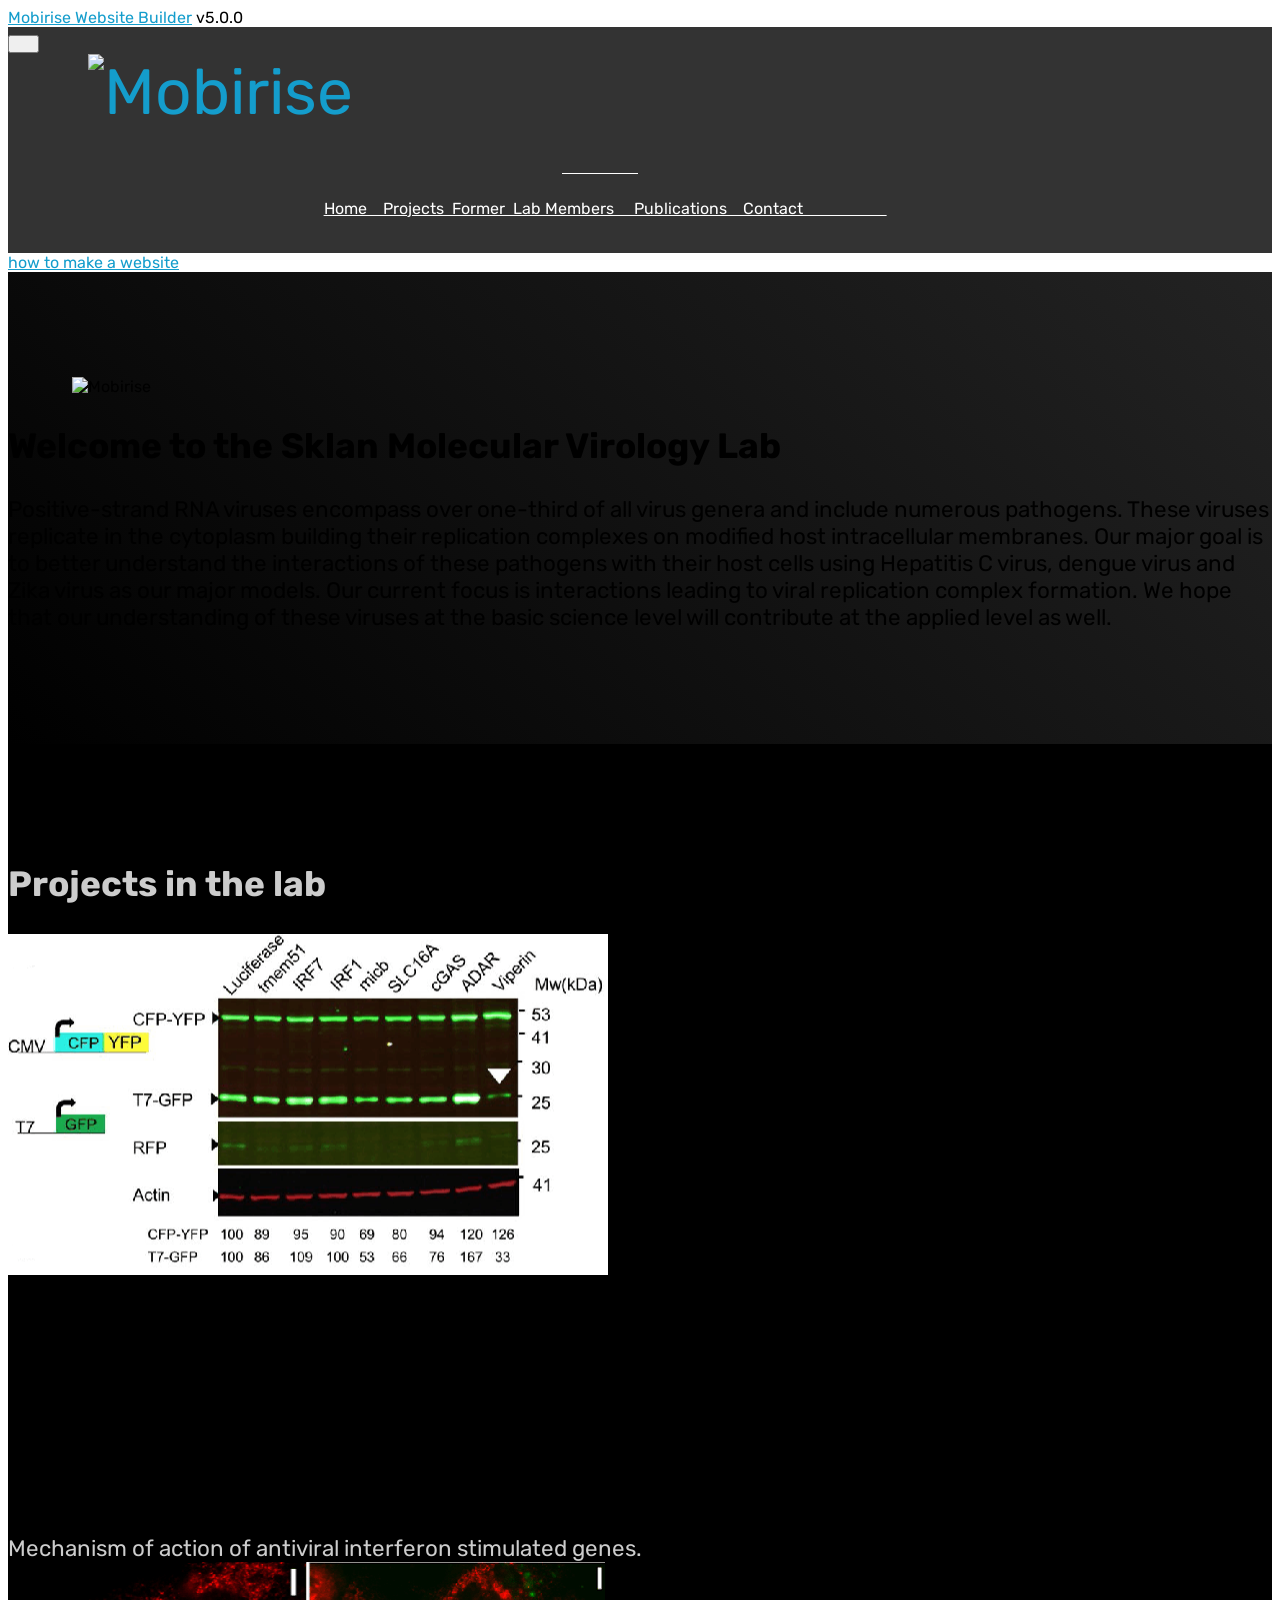
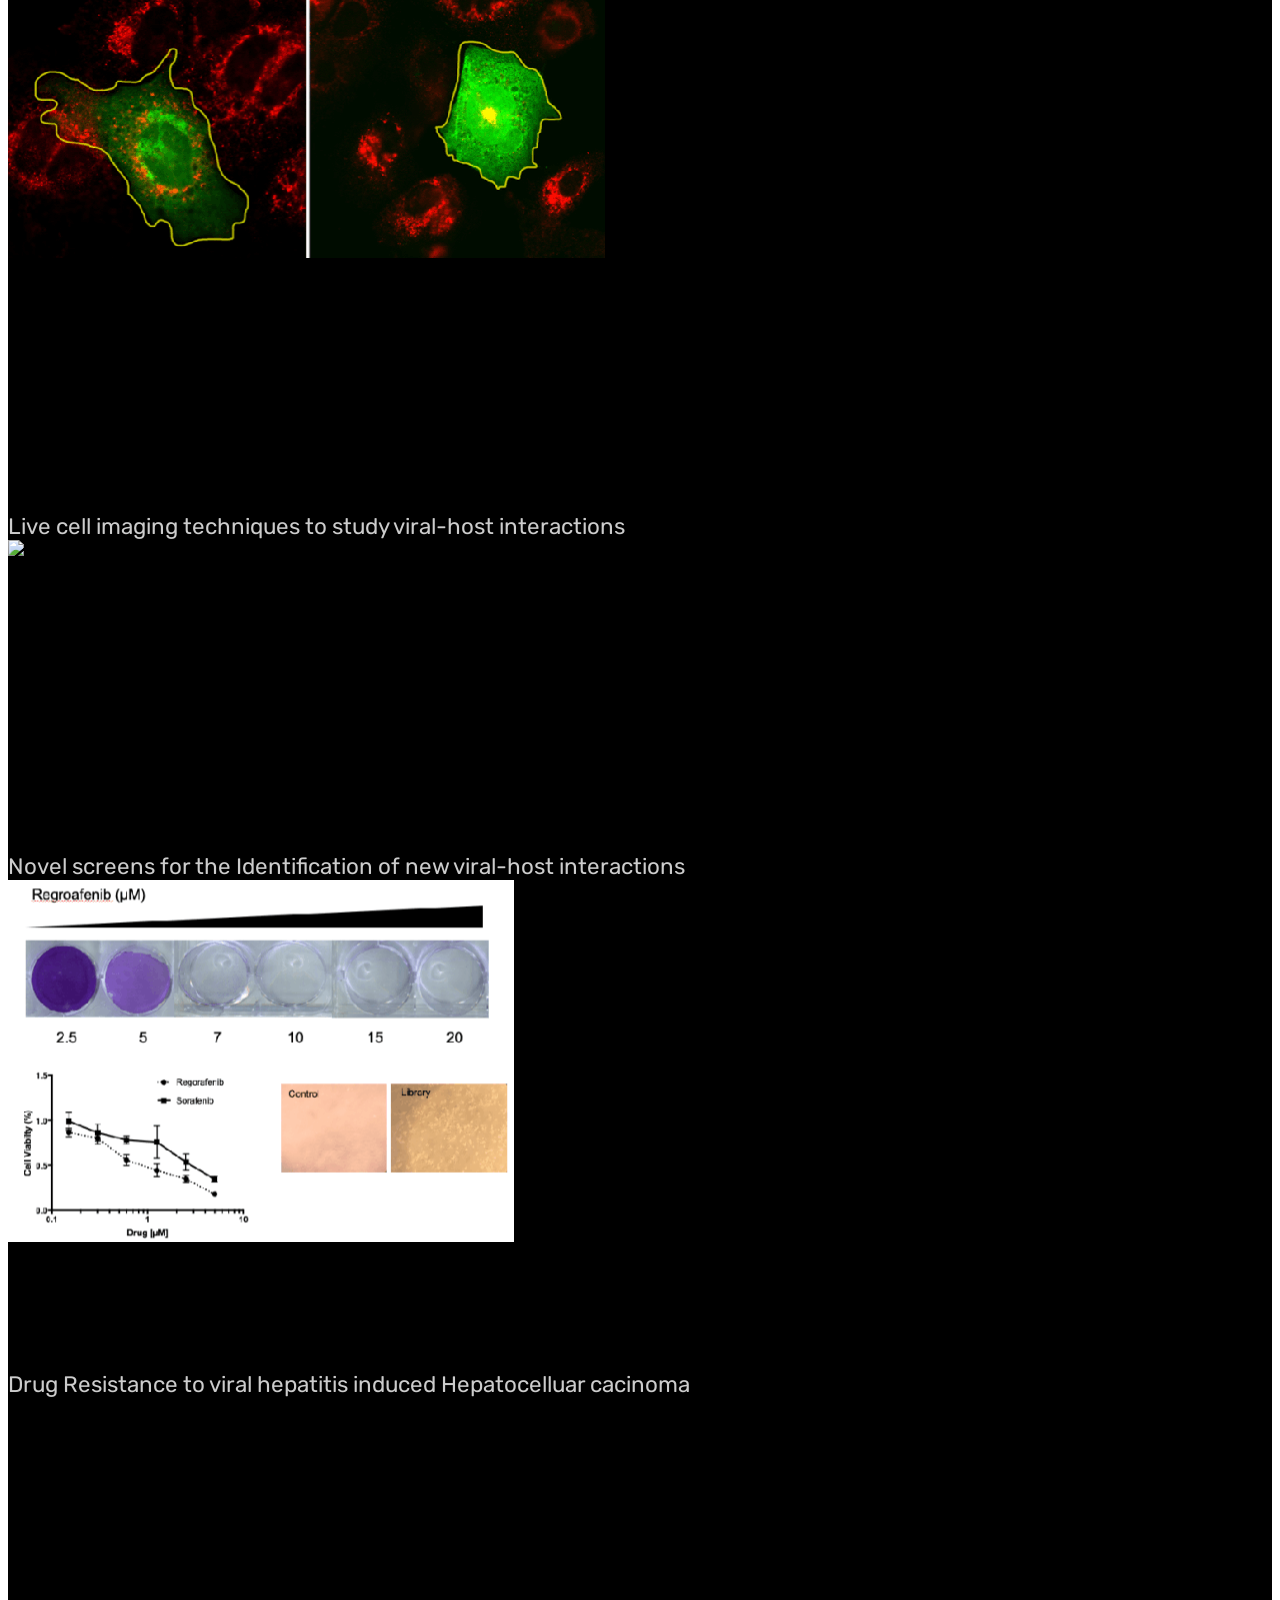
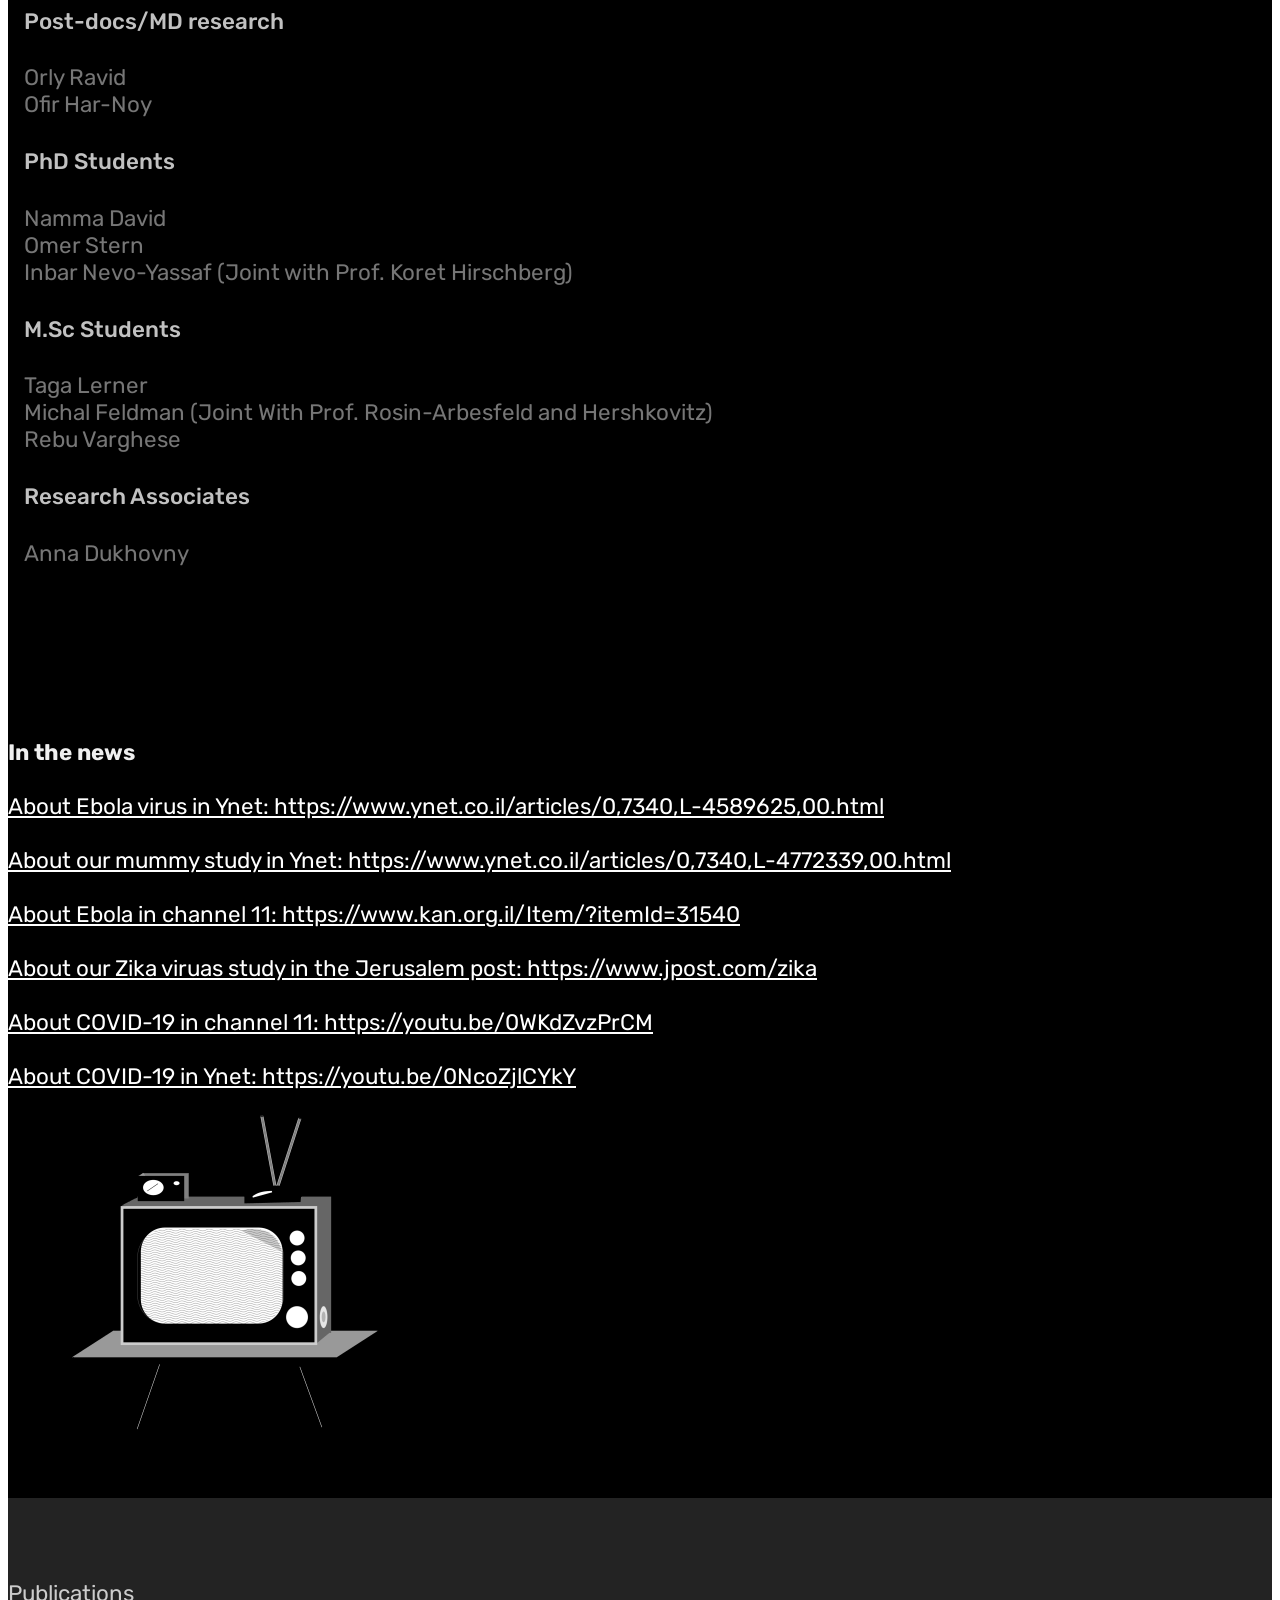
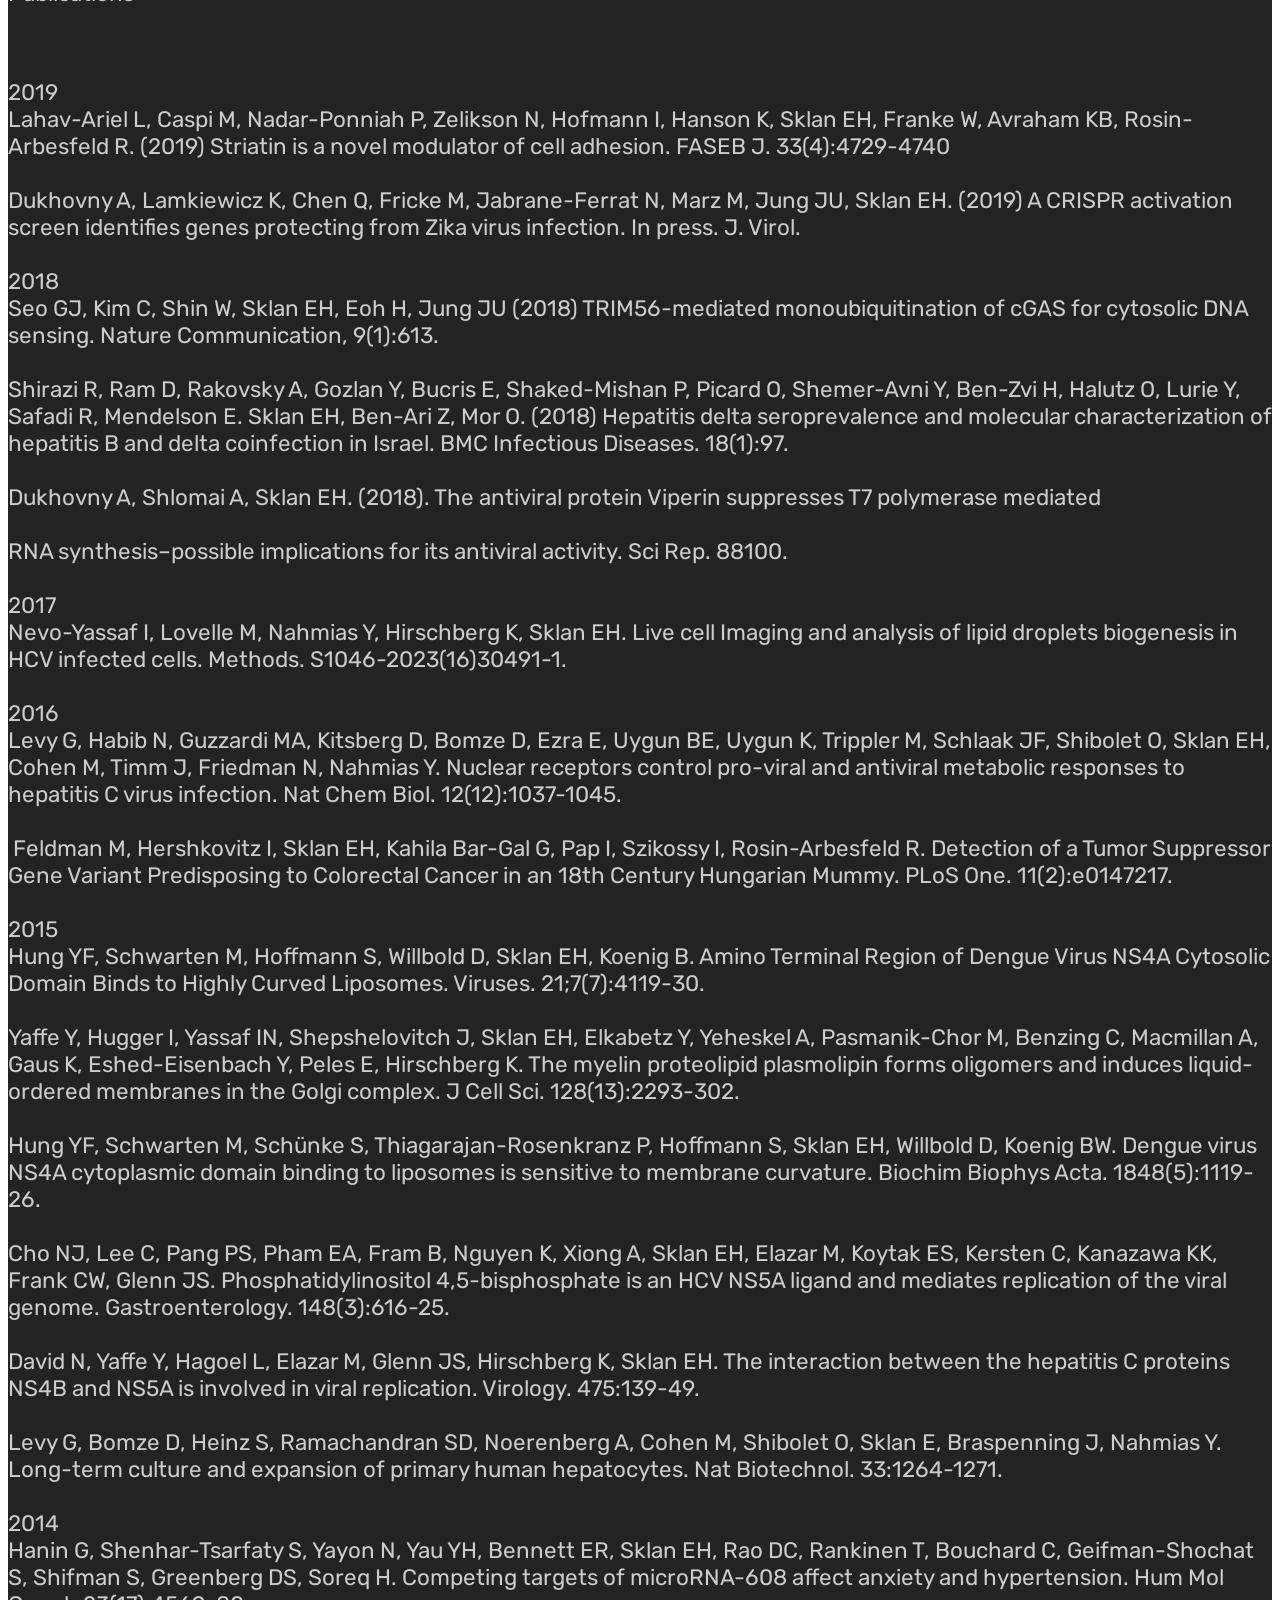
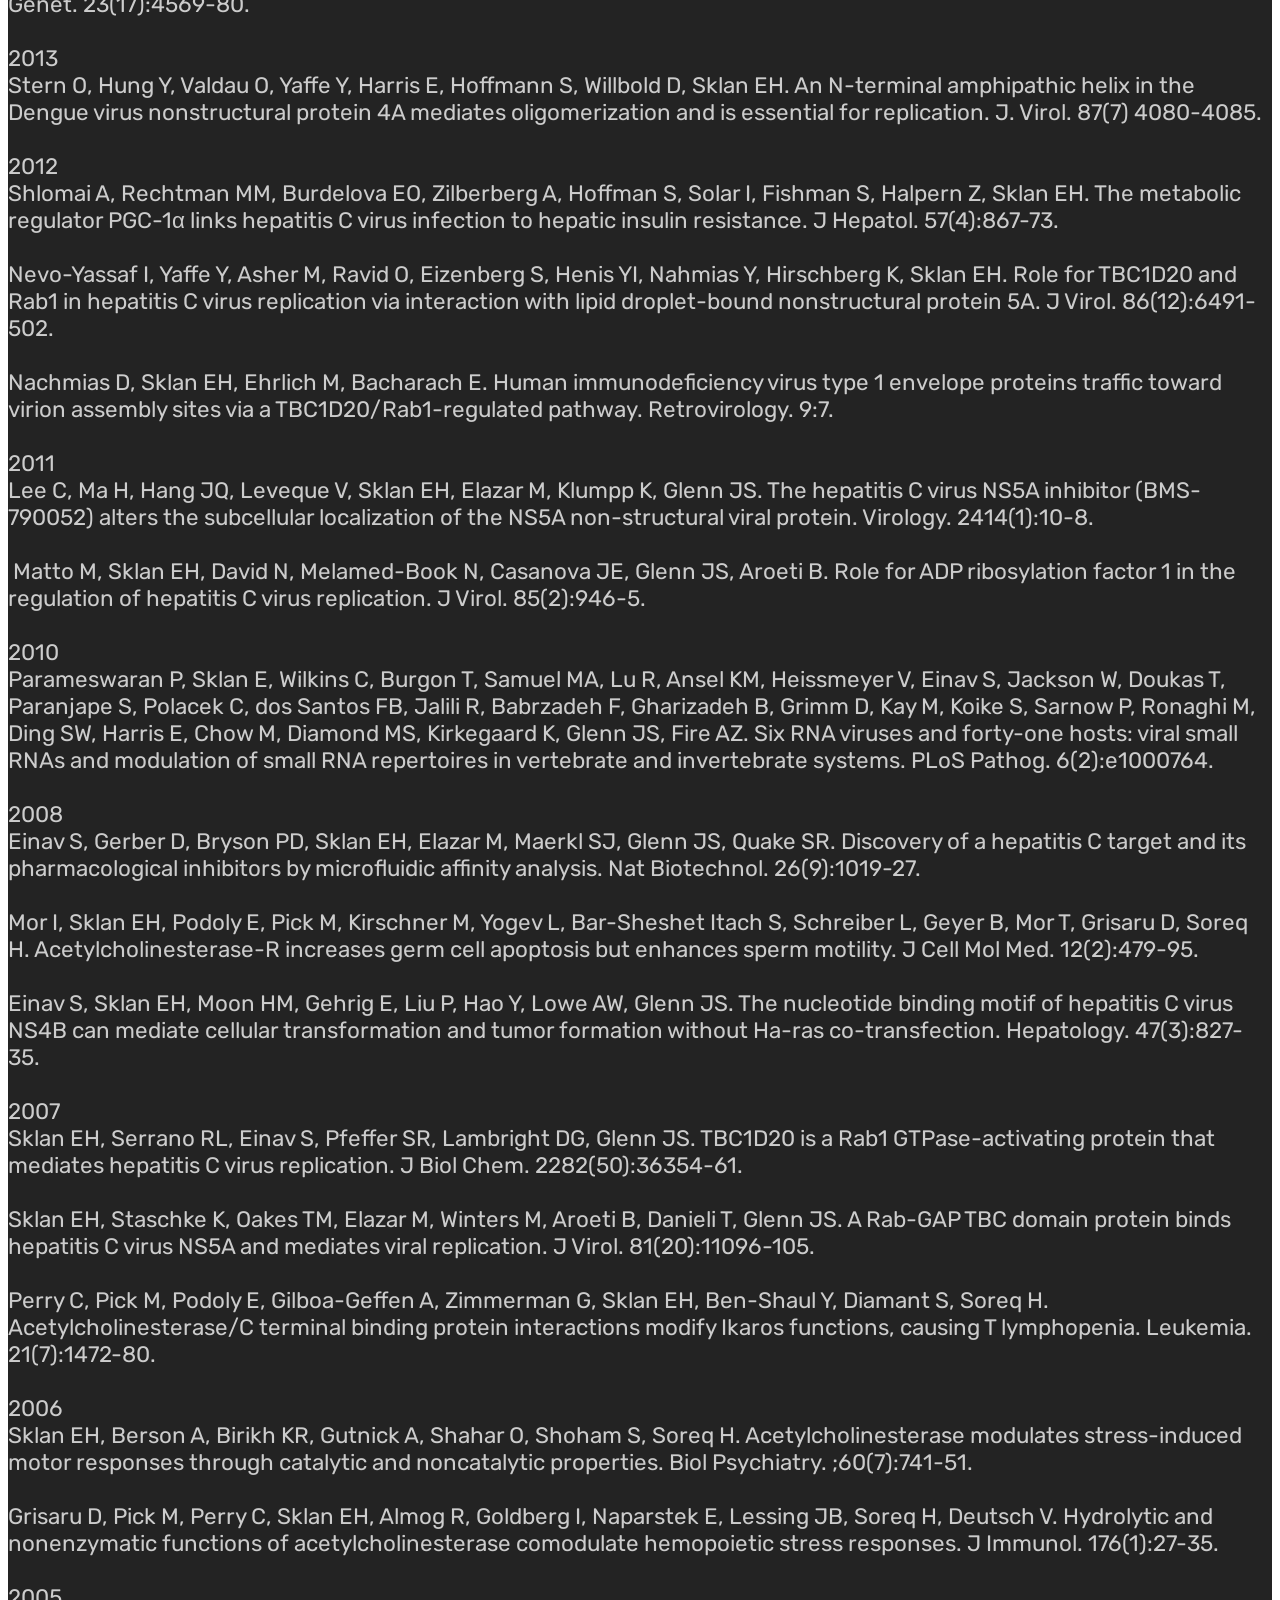
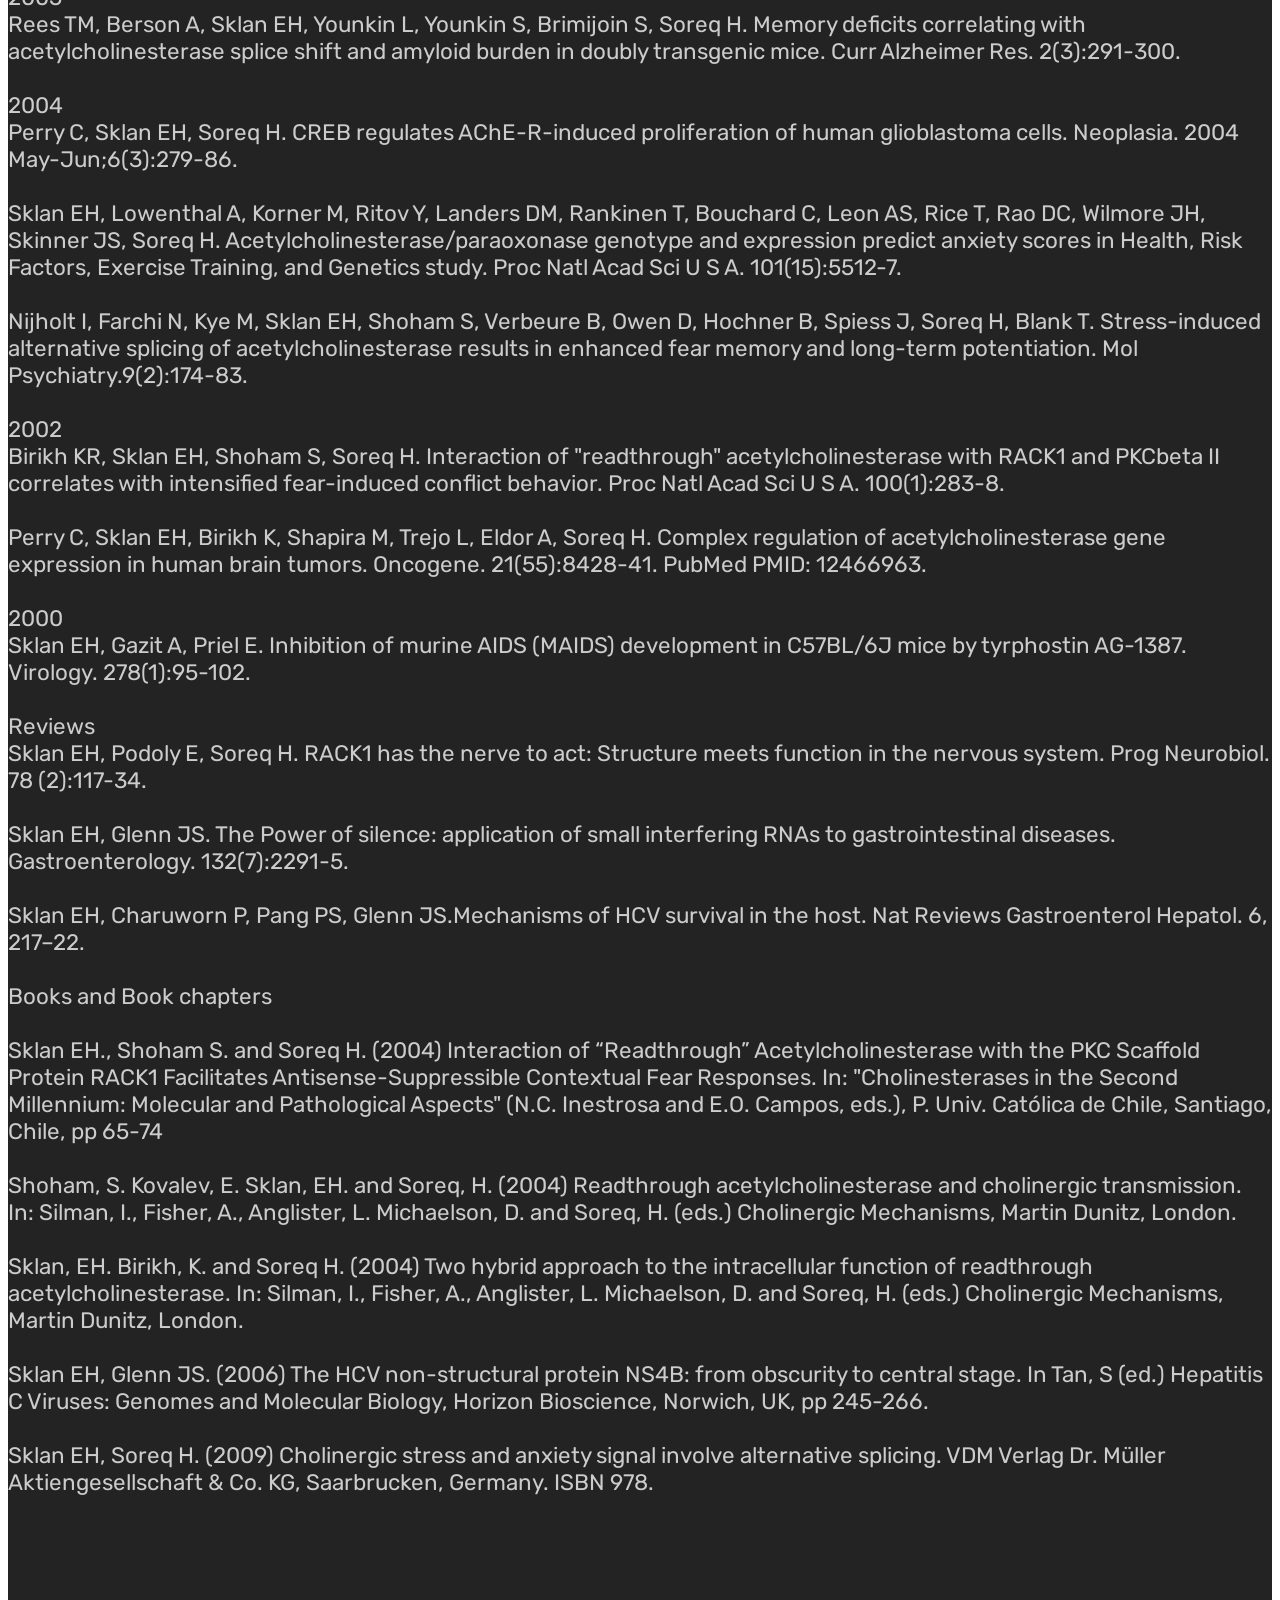
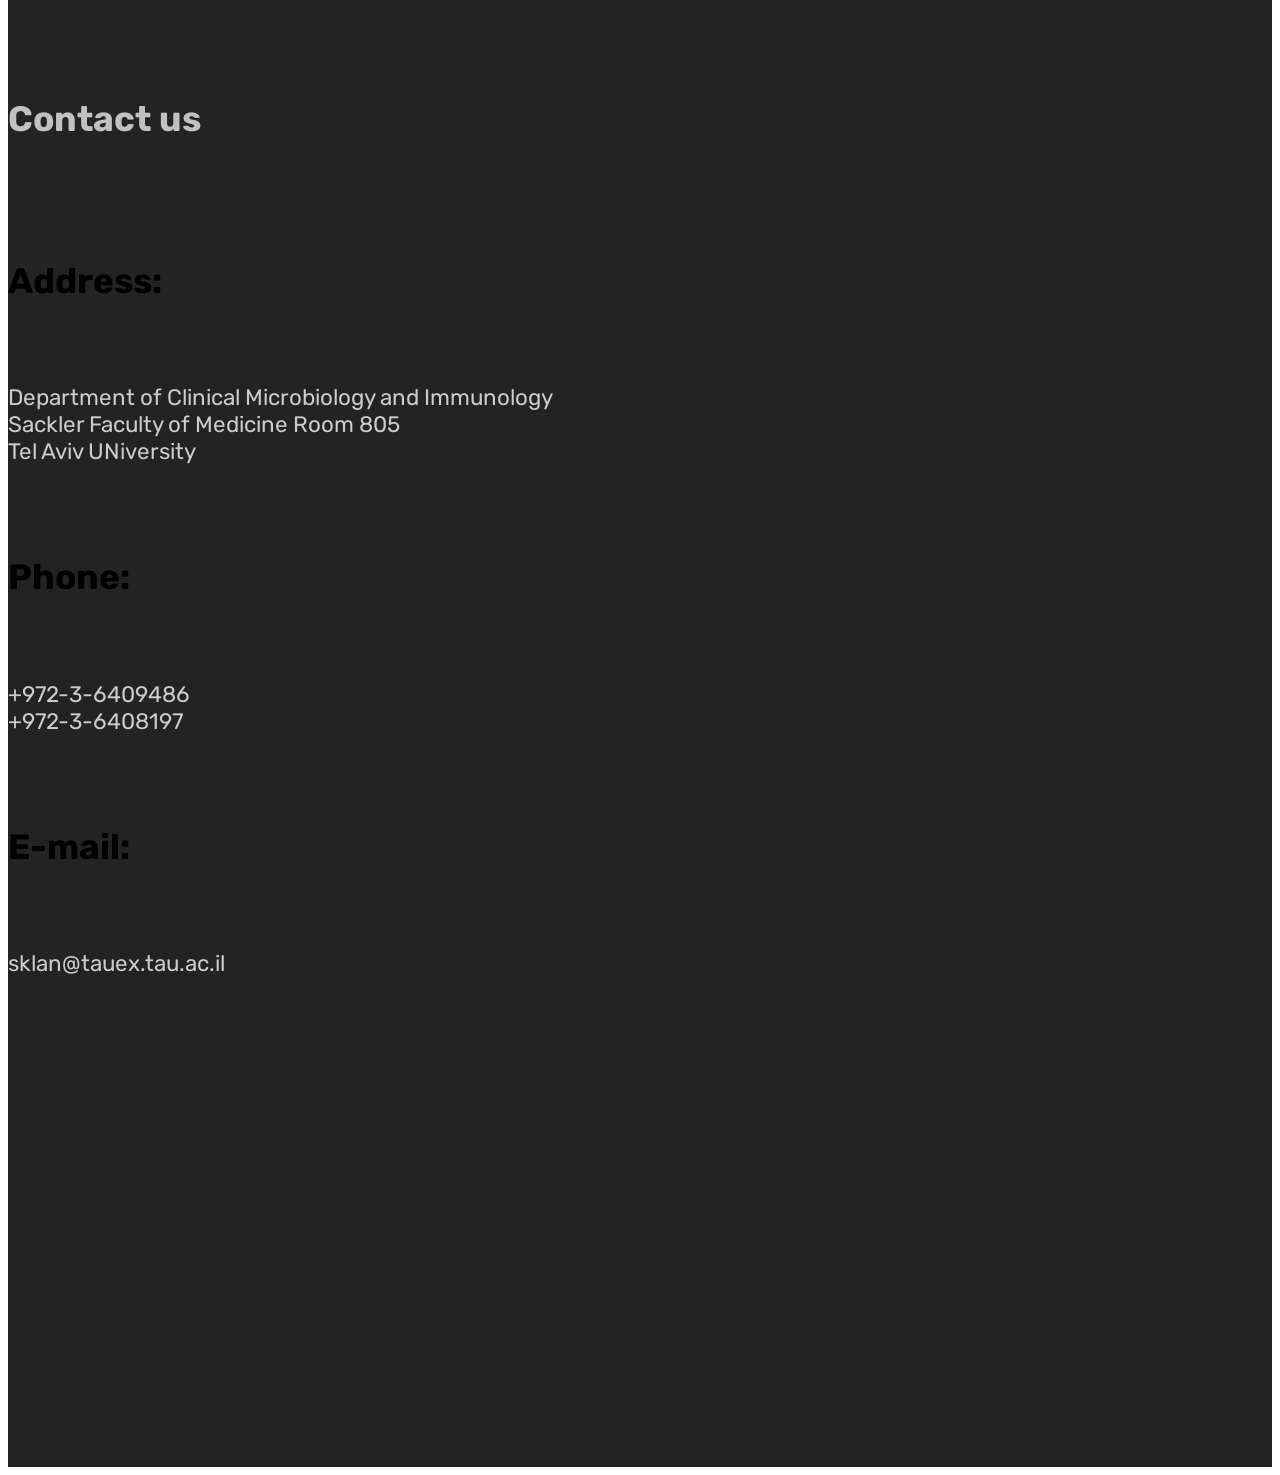
==== commit f43fb2d8: "create github pages" ====
--- a/index.html
+++ b/index.html
@@ -48,7 +48,7 @@
         </div>
         <div class="collapse navbar-collapse" id="navbarSupportedContent">
             <ul class="navbar-nav nav-dropdown nav-right" data-app-modern-menu="true"><li class="nav-item"><a class="nav-link link text-white display-4" href="https://mobirise.co">&nbsp; &nbsp; &nbsp; &nbsp; &nbsp; &nbsp; &nbsp; &nbsp; &nbsp; &nbsp;</a></li><li class="nav-item">
-                    <a class="nav-link link text-white display-4" href="index.html#contacts1-6"><span class="mbri-home mbr-iconfont mbr-iconfont-btn"></span>
+                    <a class="nav-link link text-white display-4" href="#bottom"><span class="mbri-home mbr-iconfont mbr-iconfont-btn"></span>
                         
                         Home&nbsp; &nbsp; Projects&nbsp; Former&nbsp; Lab Members&nbsp; &nbsp; &nbsp;Publications&nbsp; &nbsp; Contact&nbsp; &nbsp; &nbsp; &nbsp; &nbsp; &nbsp; &nbsp; &nbsp; &nbsp; &nbsp; &nbsp;</a>
                 </li></ul>
@@ -57,7 +57,7 @@
     </nav>
 </section>
 
-<section class="engine"><a href="https://mobirise.info/d">free website maker</a></section><section class="header3 cid-rS3ihpFoWO" id="header3-9">
+<section class="engine"><a href="https://mobirise.info/e">how to make a website</a></section><section class="header3 cid-rS3ihpFoWO" id="header3-9">
 
     
 
@@ -307,6 +307,8 @@
   <script src="assets/web/assets/jquery/jquery.min.js"></script>
   <script src="assets/popper/popper.min.js"></script>
   <script src="assets/bootstrap/js/bootstrap.min.js"></script>
+  <script src="assets/web/assets/cookies-alert-plugin/cookies-alert-core.js"></script>
+  <script src="assets/web/assets/cookies-alert-plugin/cookies-alert-script.js"></script>
   <script src="assets/tether/tether.min.js"></script>
   <script src="assets/smoothscroll/smooth-scroll.js"></script>
   <script src="assets/dropdown/js/nav-dropdown.js"></script>
@@ -315,5 +317,6 @@
   <script src="assets/theme/js/script.js"></script>
   
   
-</body>
+<input name="cookieData" type="hidden" data-cookie-customDialogSelector='null' data-cookie-colorText='#424a4d' data-cookie-colorBg='rgba(234, 239, 241, 0.99)' data-cookie-textButton='Agree' data-cookie-colorButton='' data-cookie-colorLink='#424a4d' data-cookie-underlineLink='true' data-cookie-text="We use cookies to give you the best experience. Read our <a href='privacy.html'>cookie policy</a>.">
+  </body>
 </html>
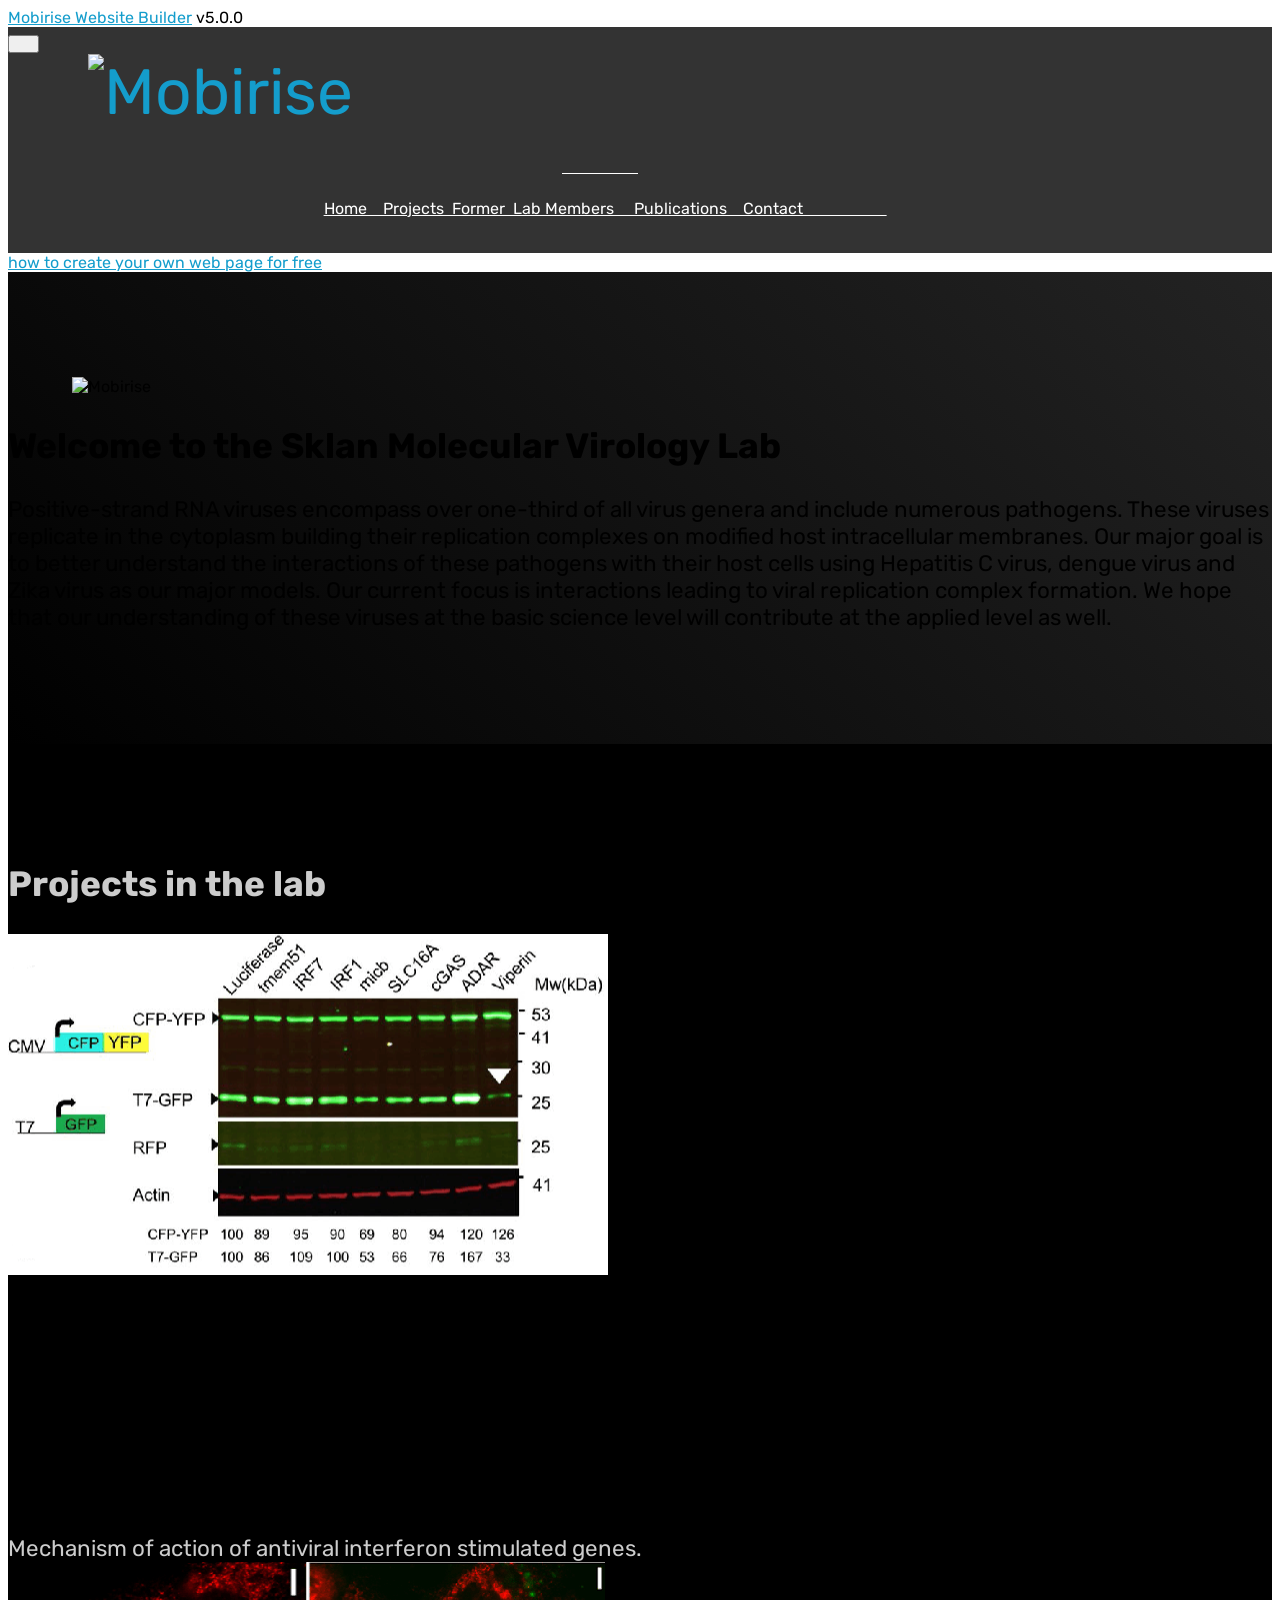
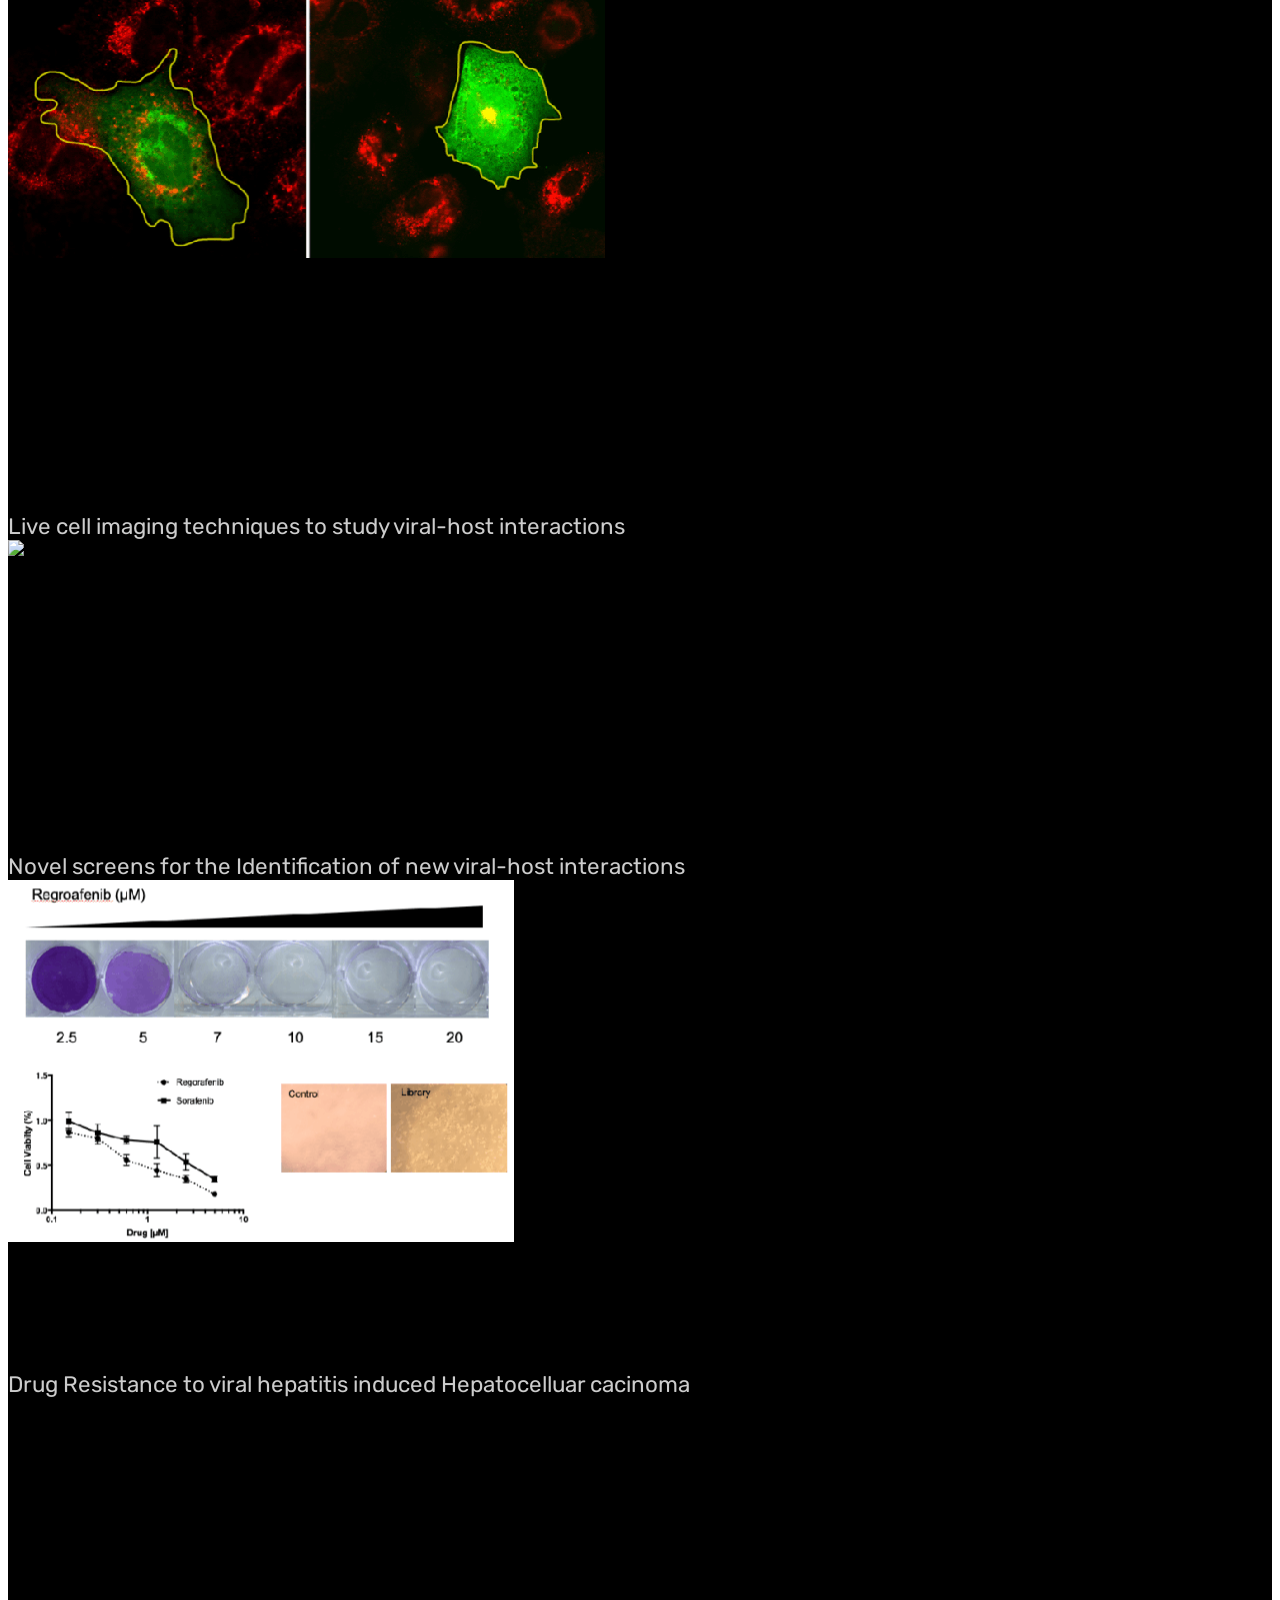
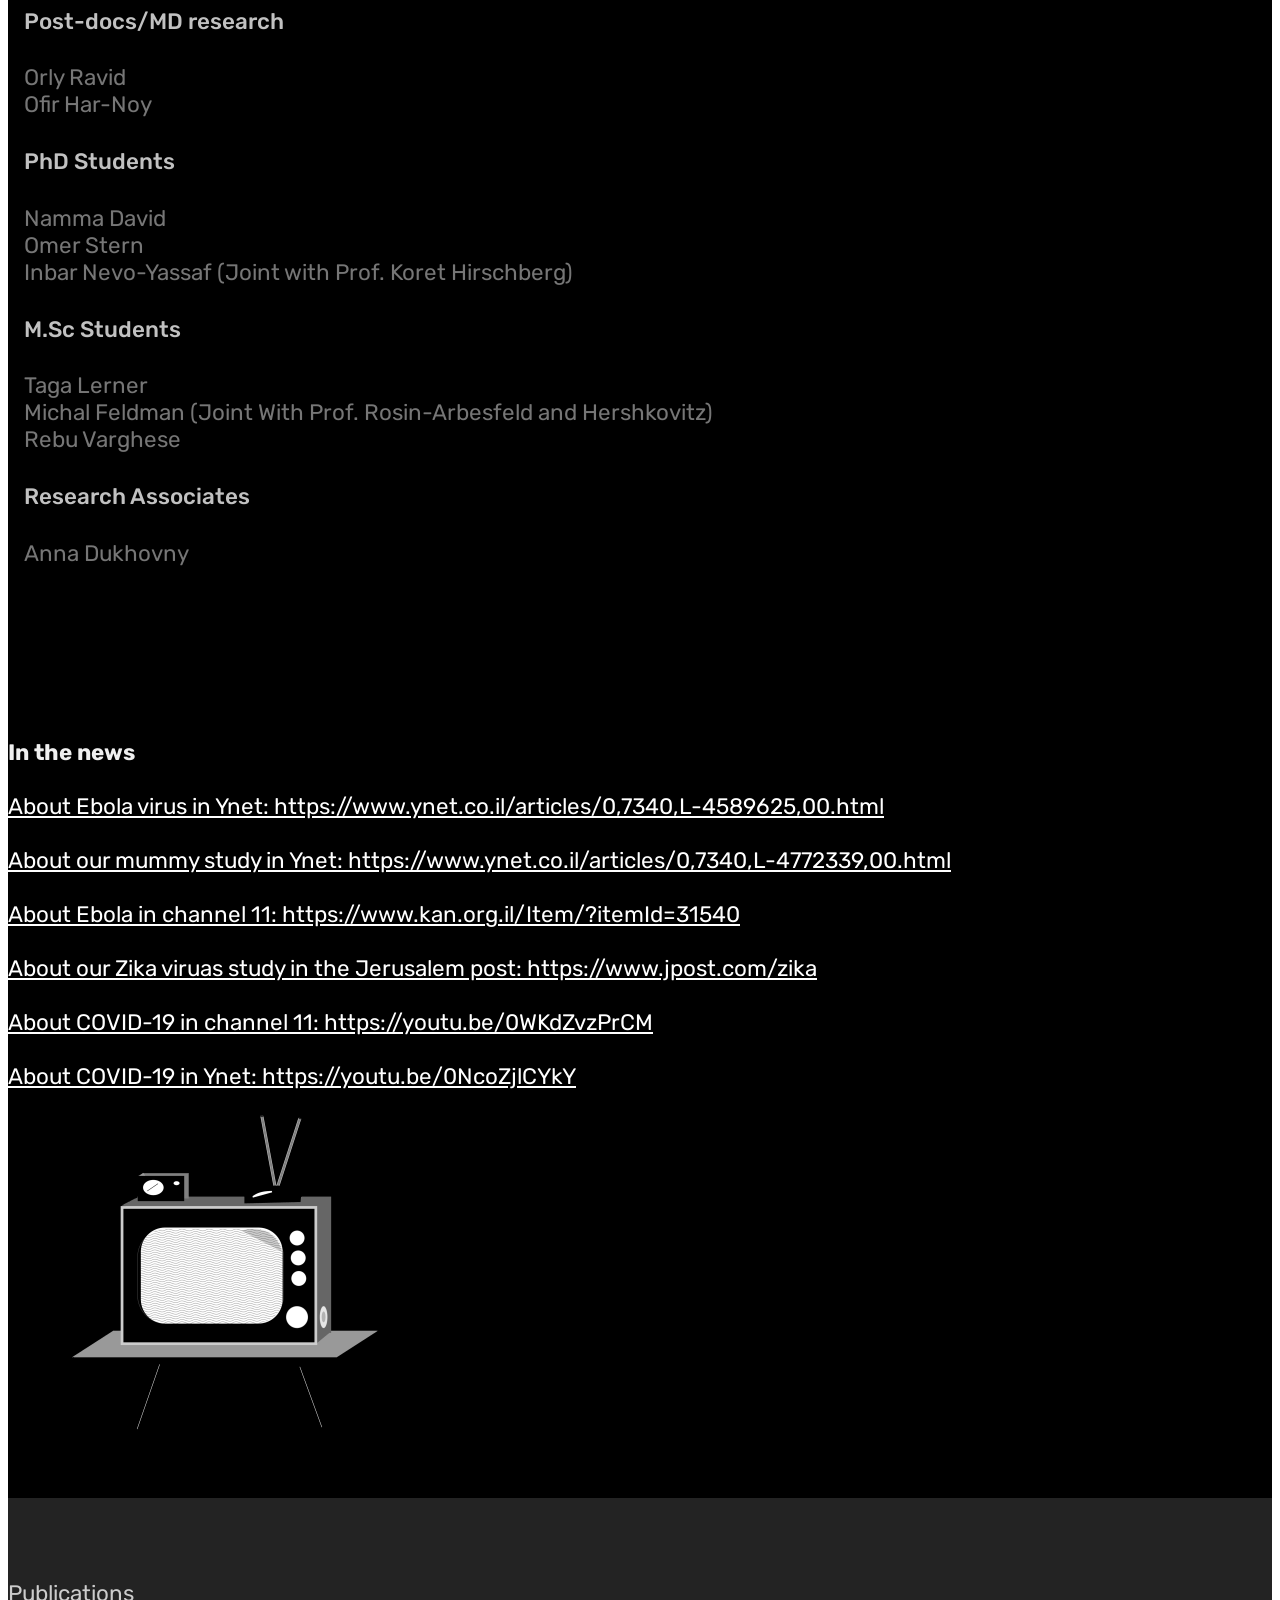
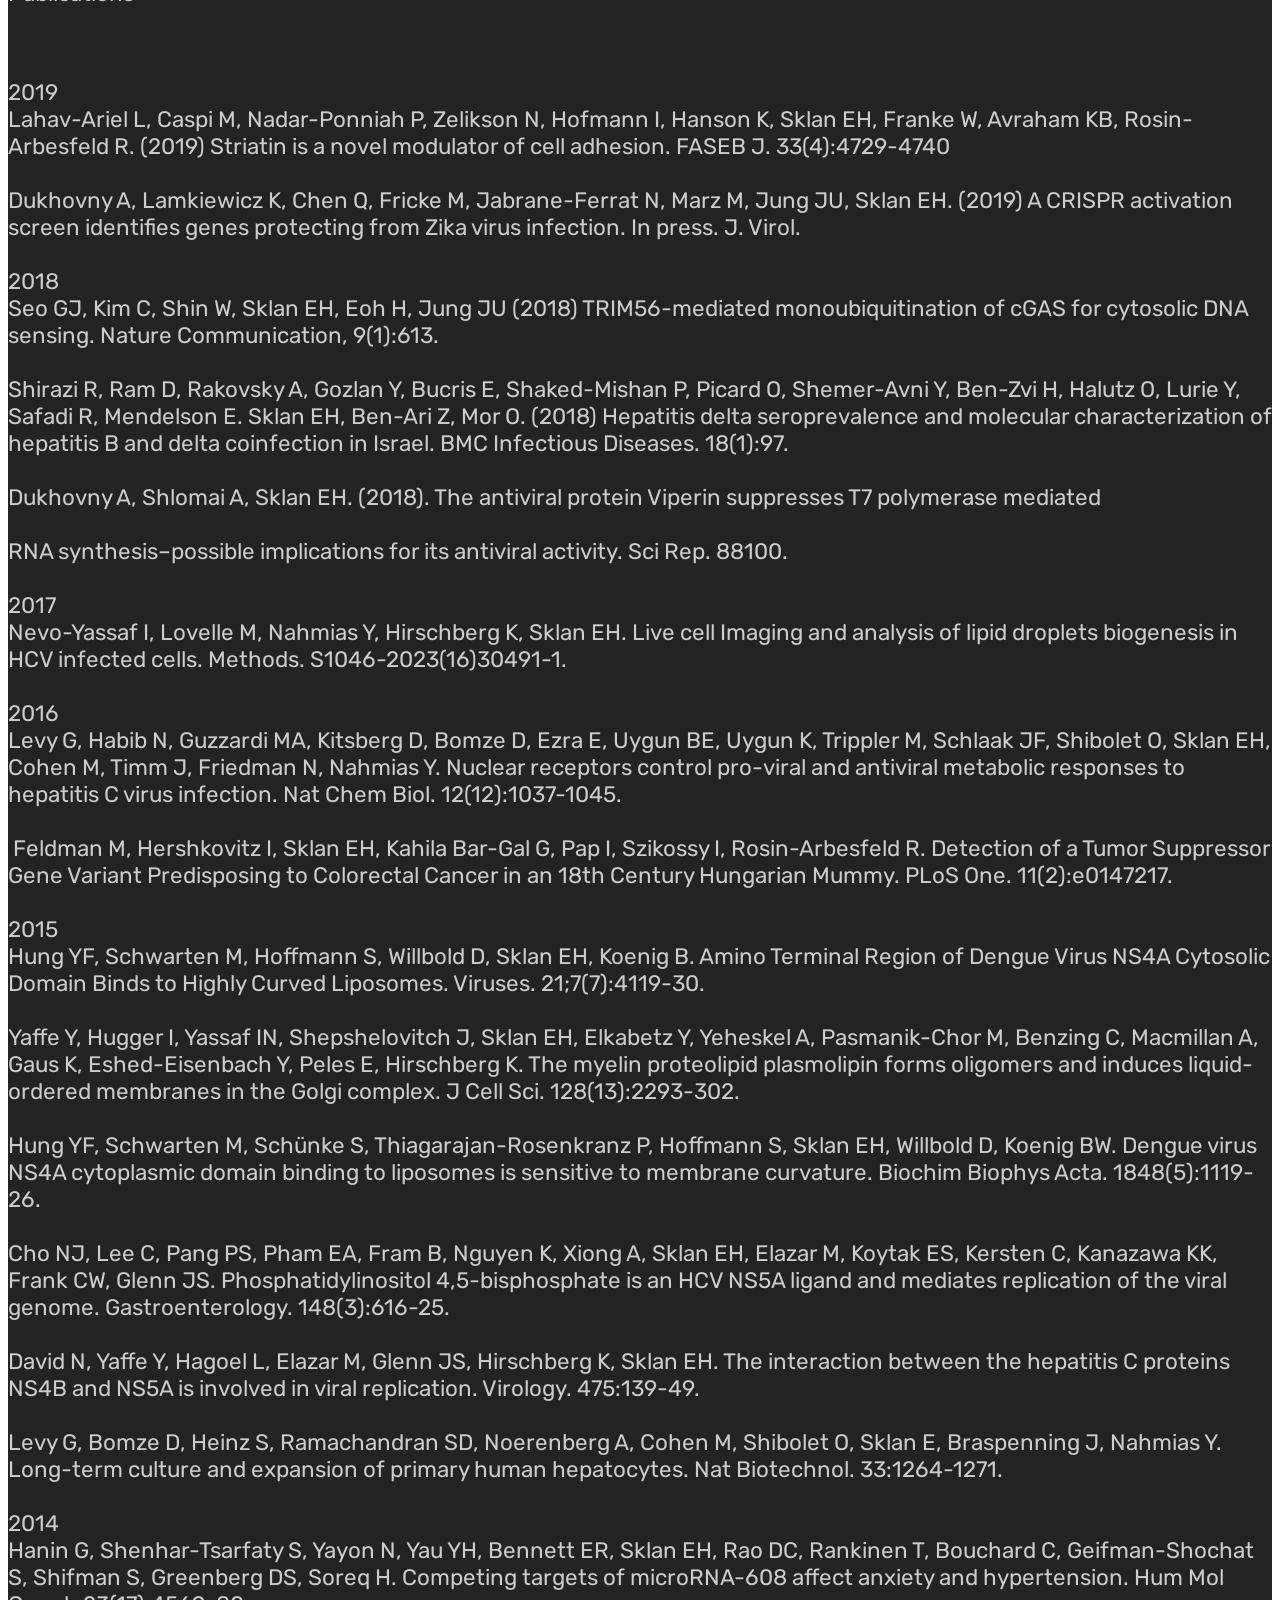
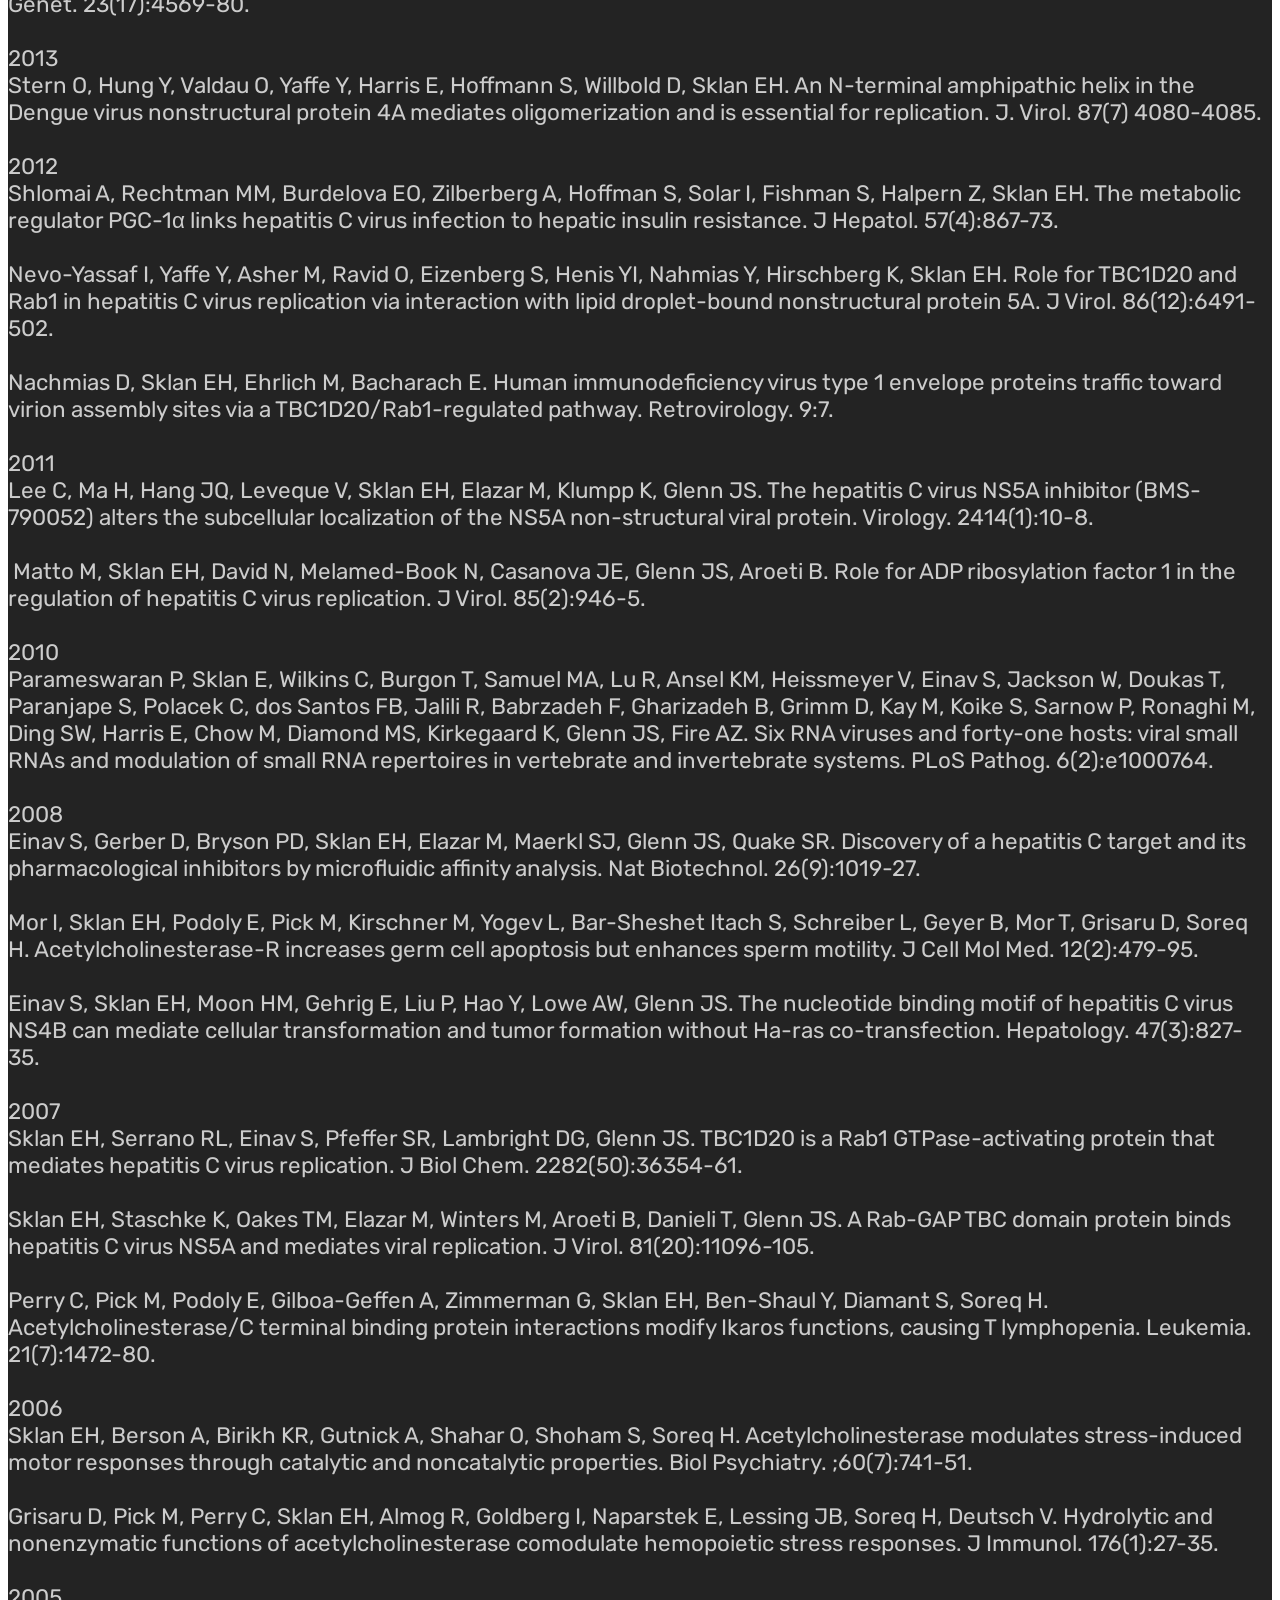
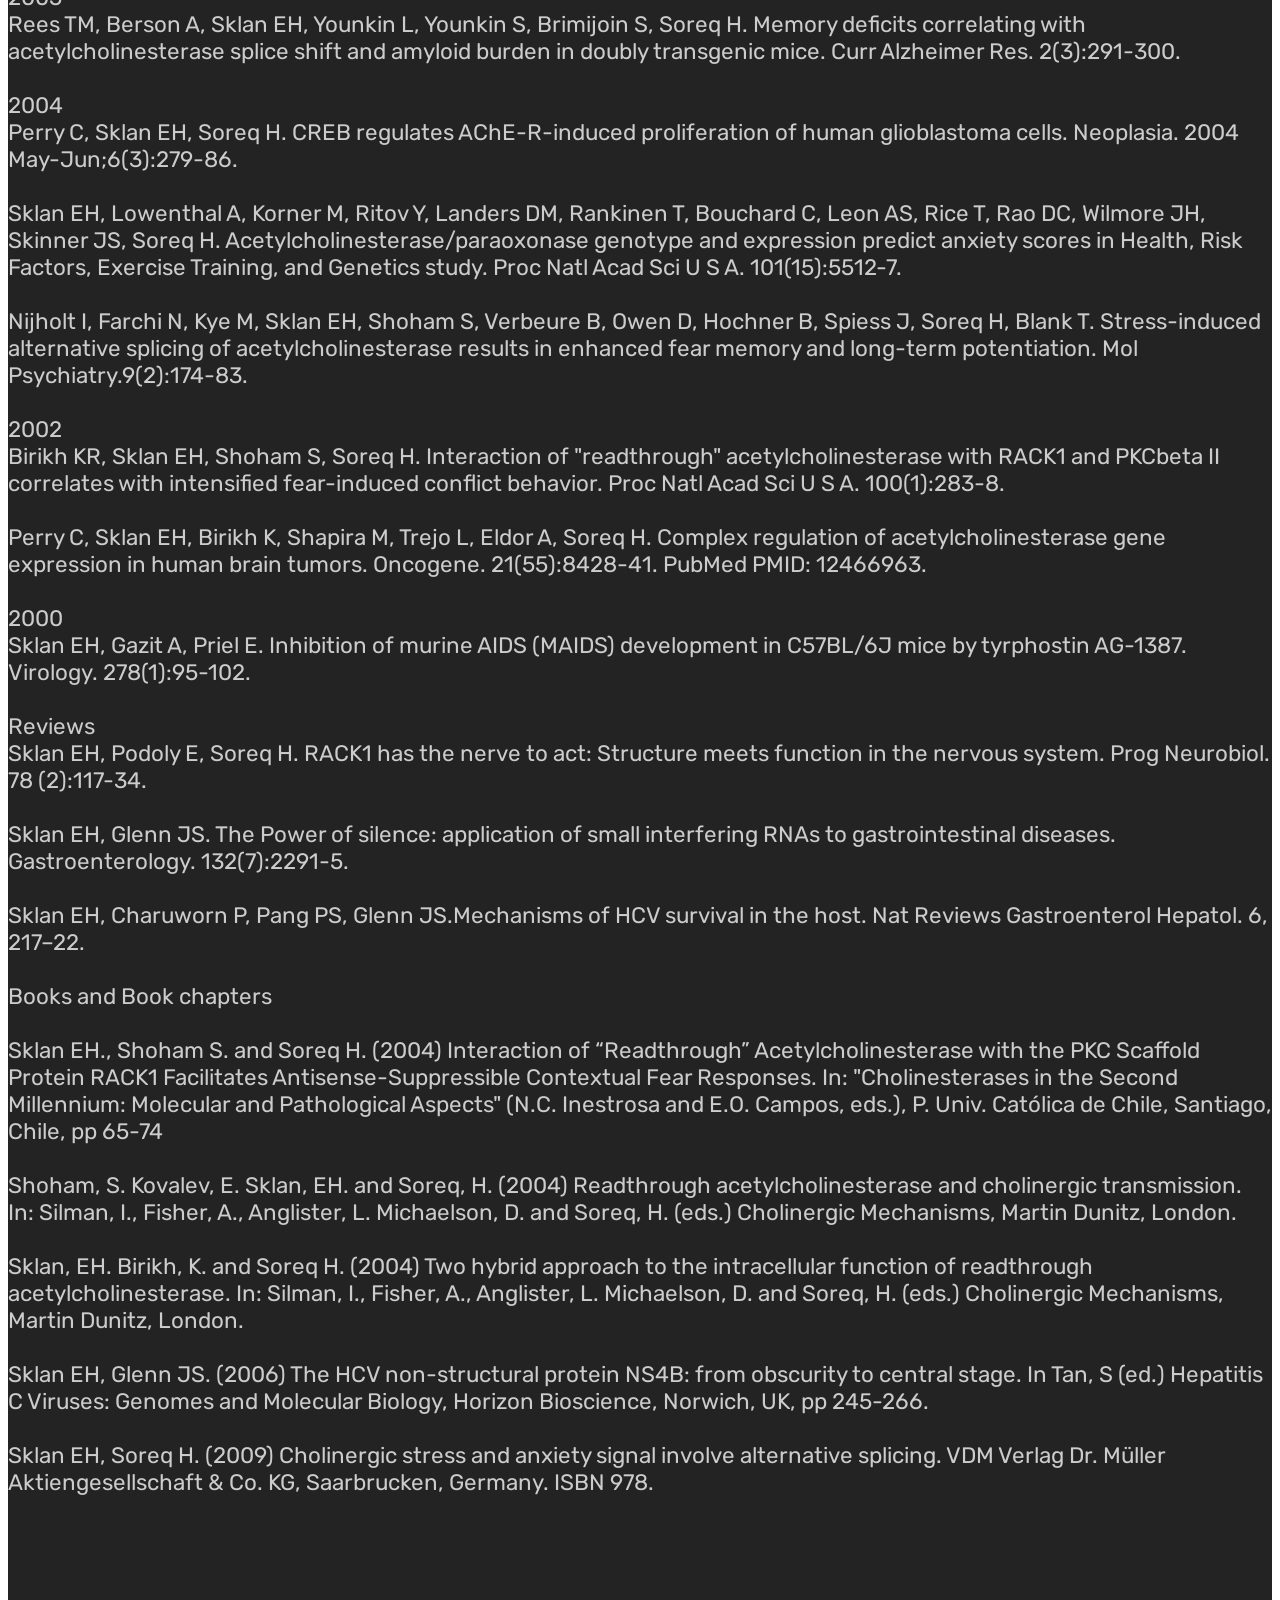
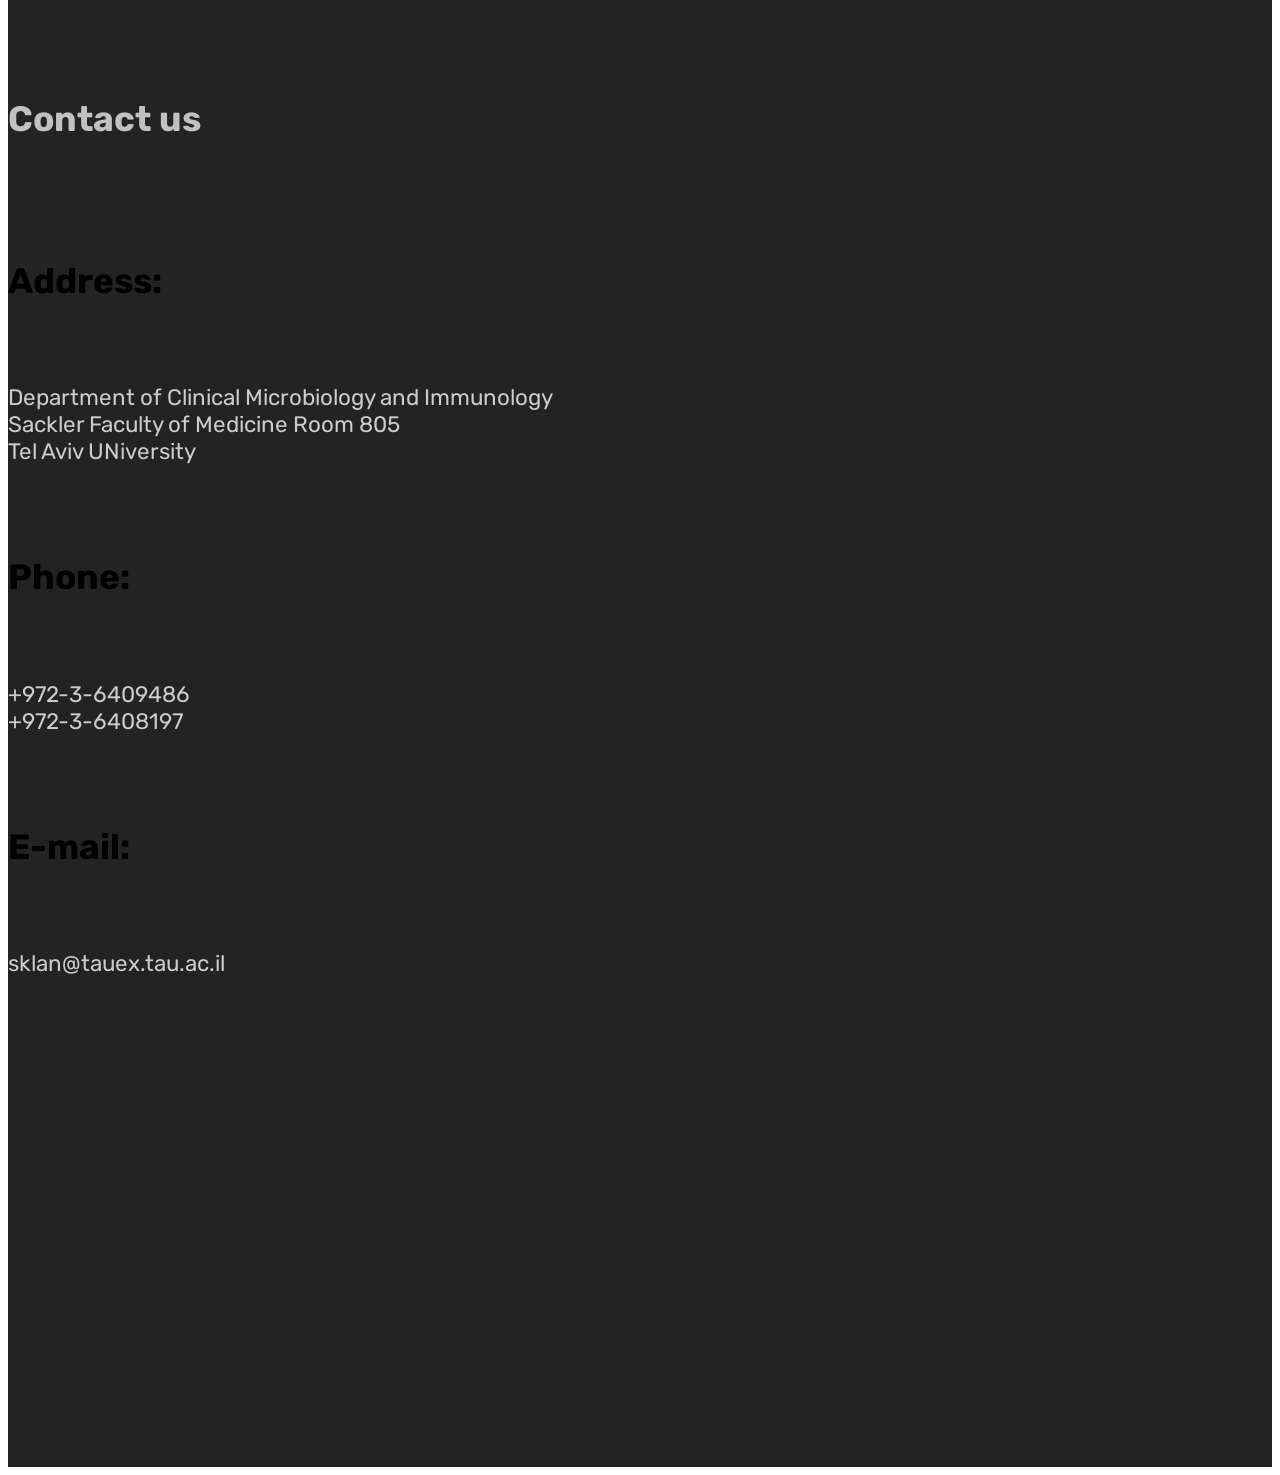
==== commit f49dff19: "create github pages" ====
--- a/index.html
+++ b/index.html
@@ -57,7 +57,7 @@
     </nav>
 </section>
 
-<section class="engine"><a href="https://mobirise.info/e">how to make a website</a></section><section class="header3 cid-rS3ihpFoWO" id="header3-9">
+<section class="engine"><a href="https://mobirise.info/h">how to create your own web page for free</a></section><section class="header3 cid-rS3ihpFoWO" id="header3-9">
 
     
 
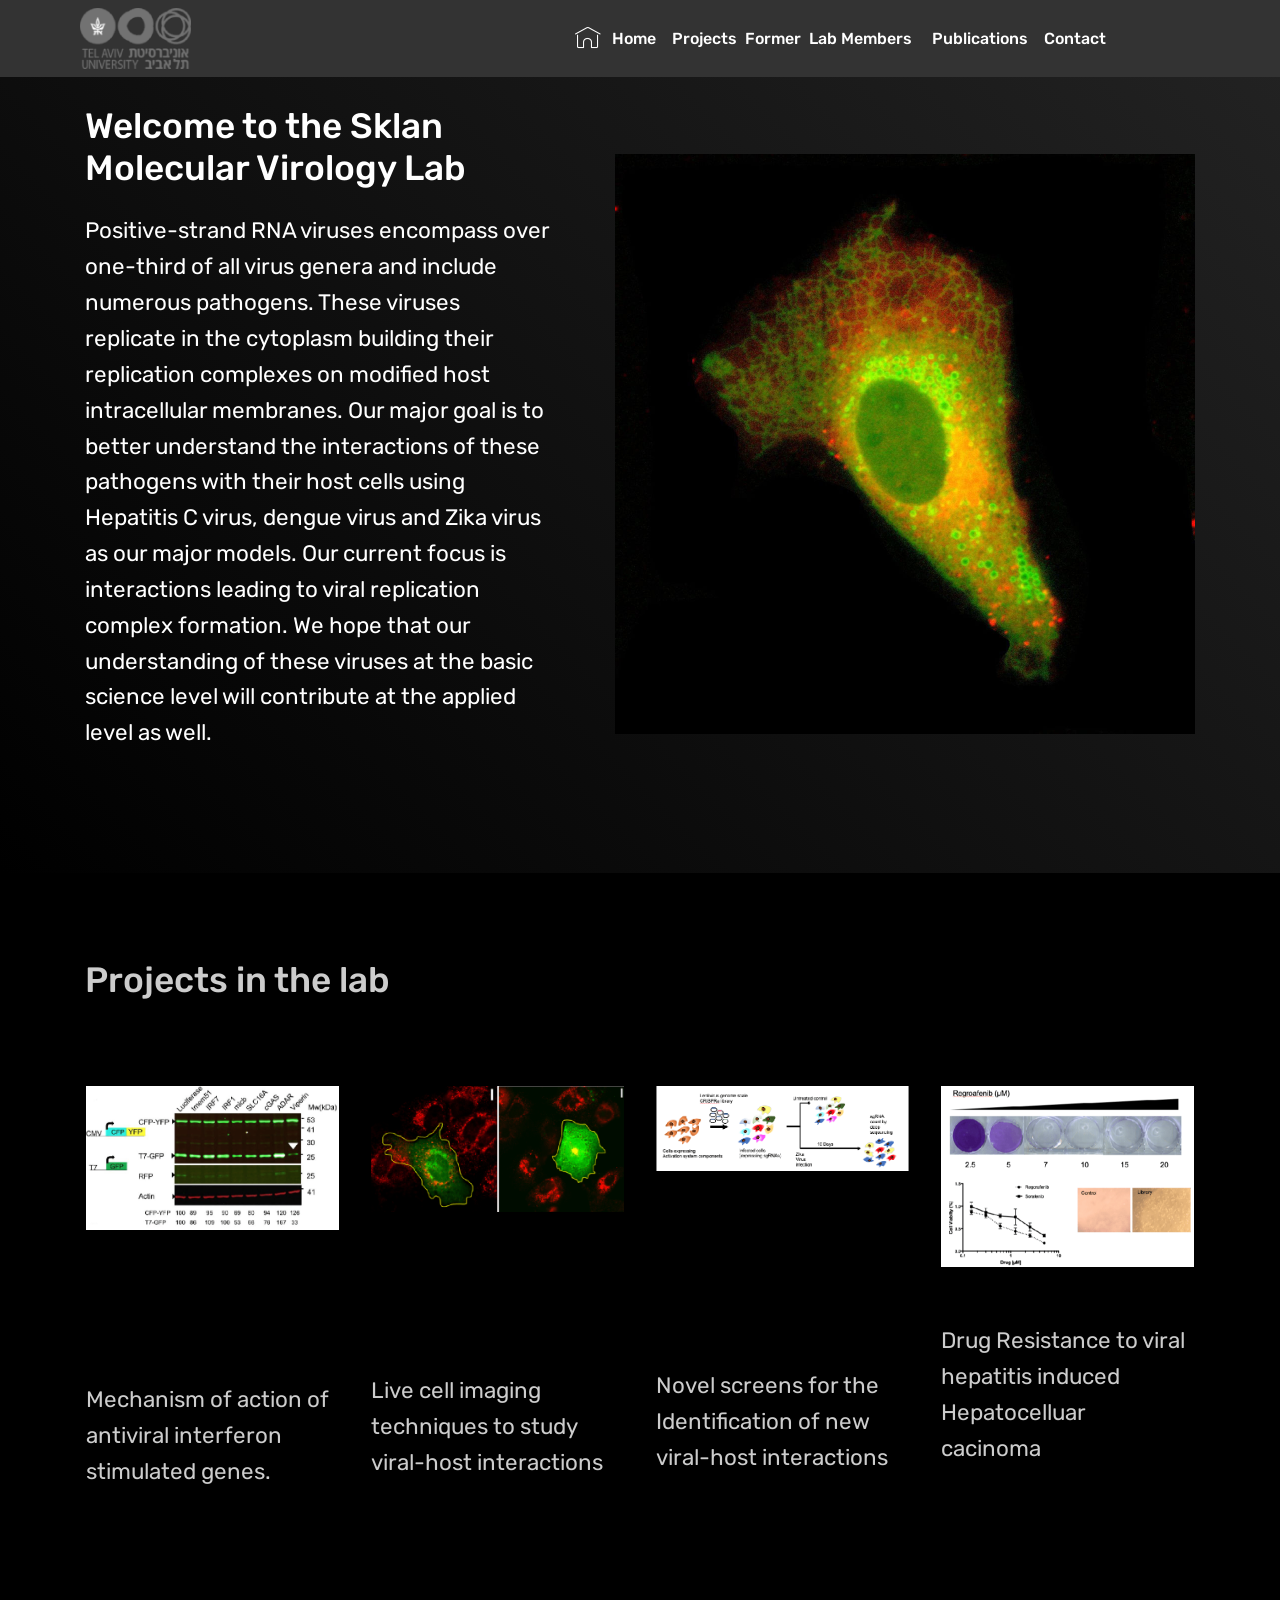
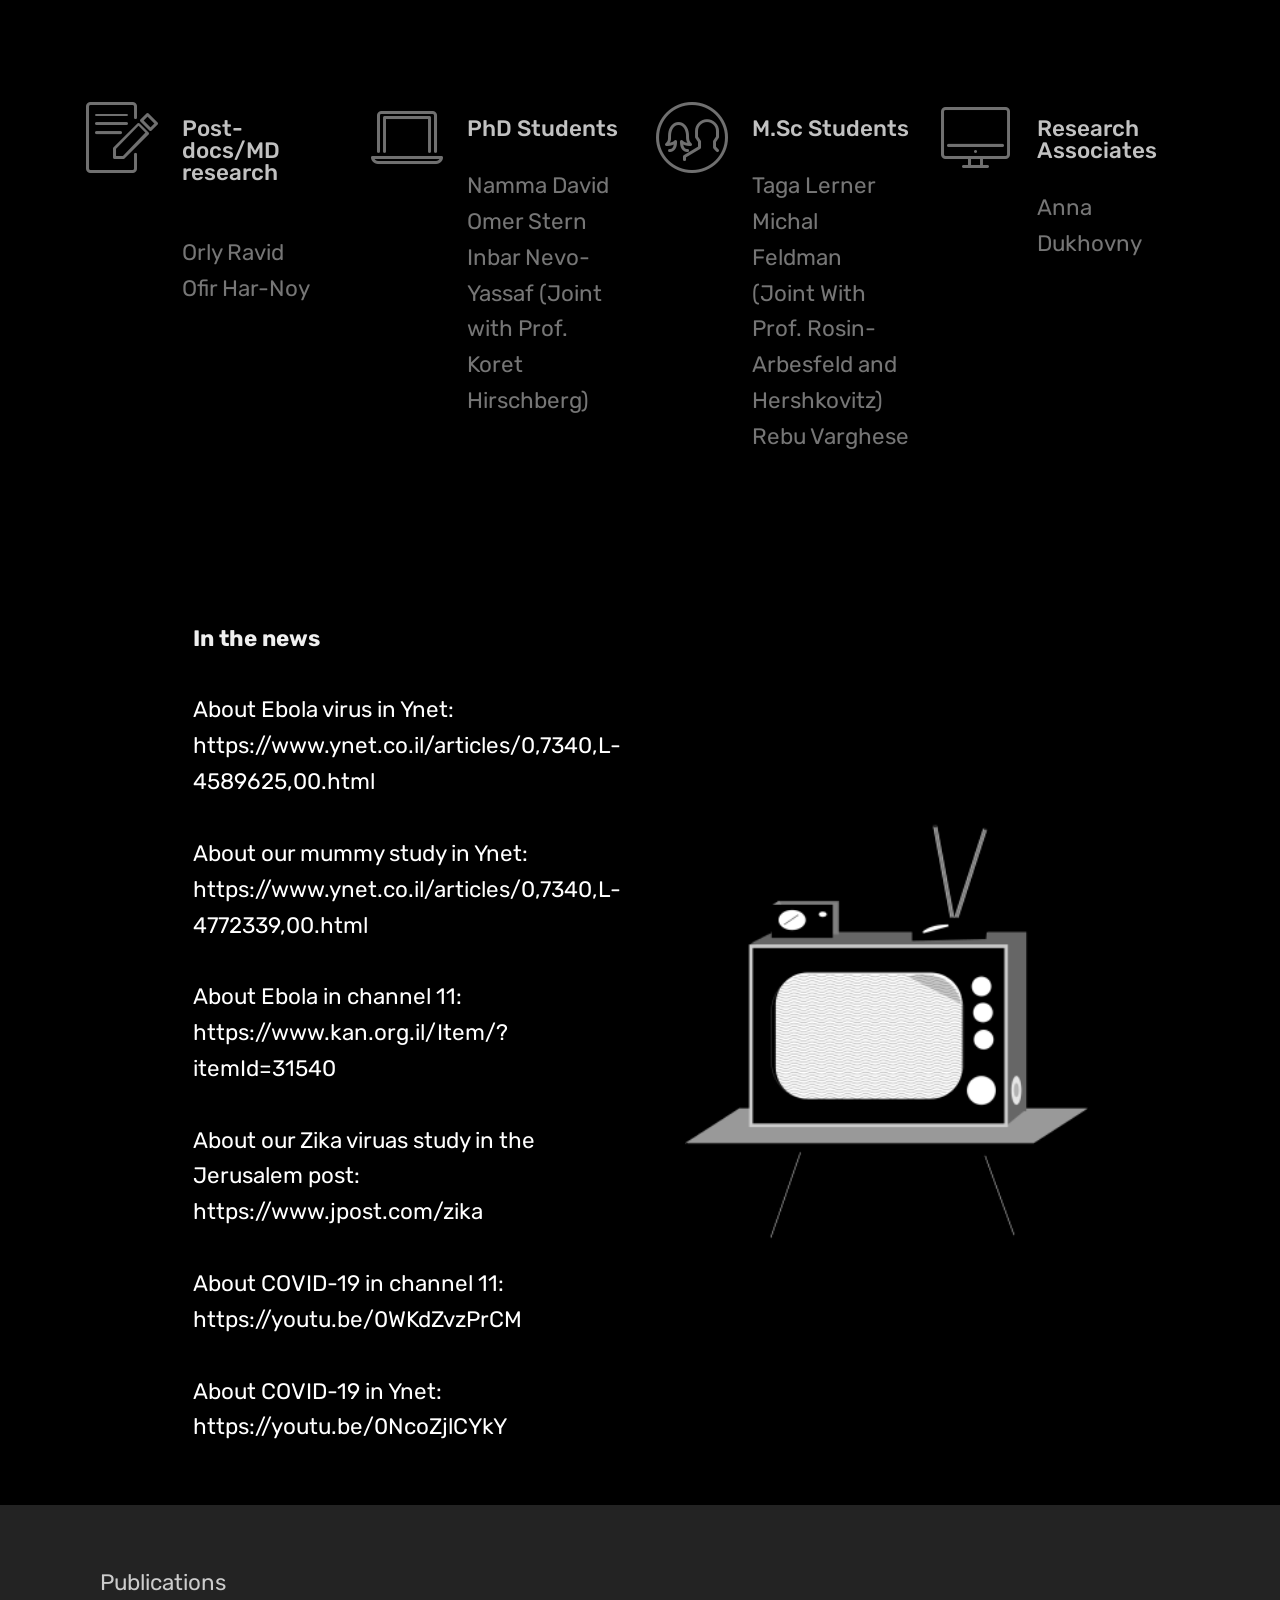
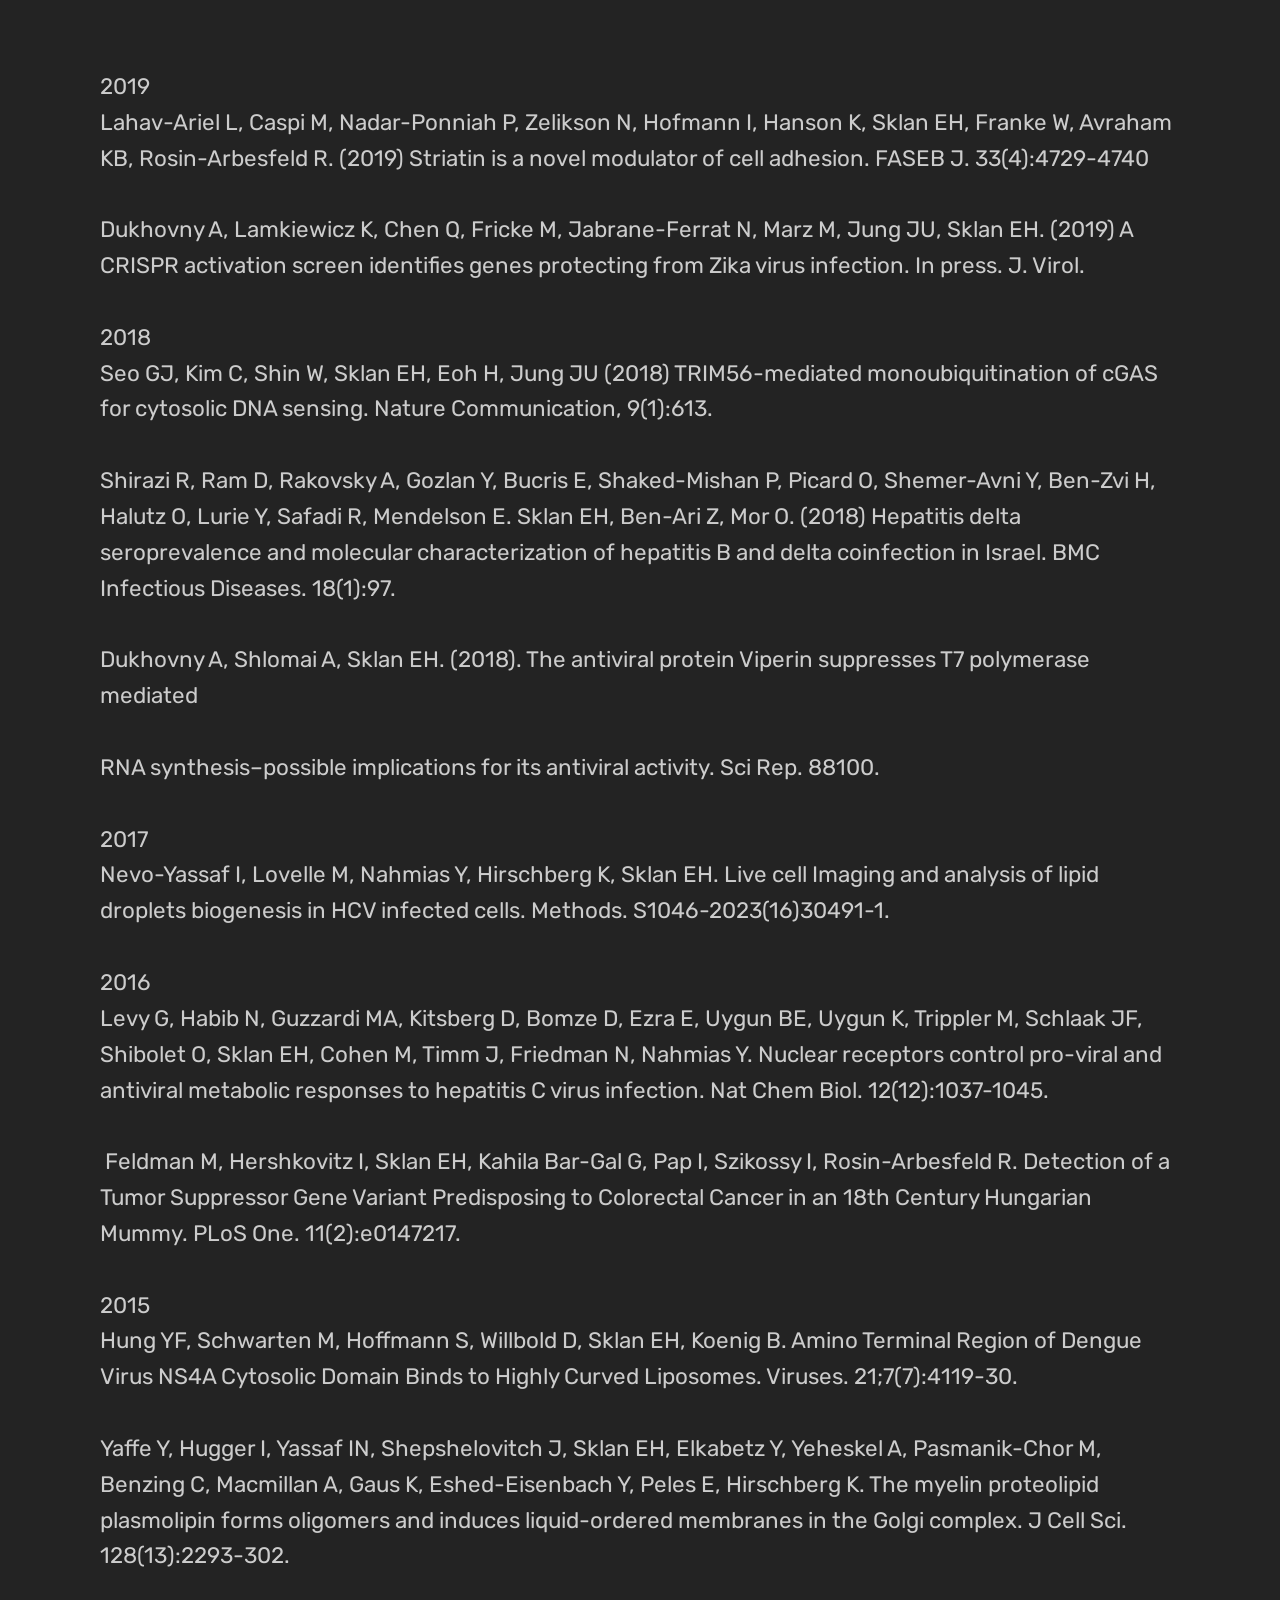
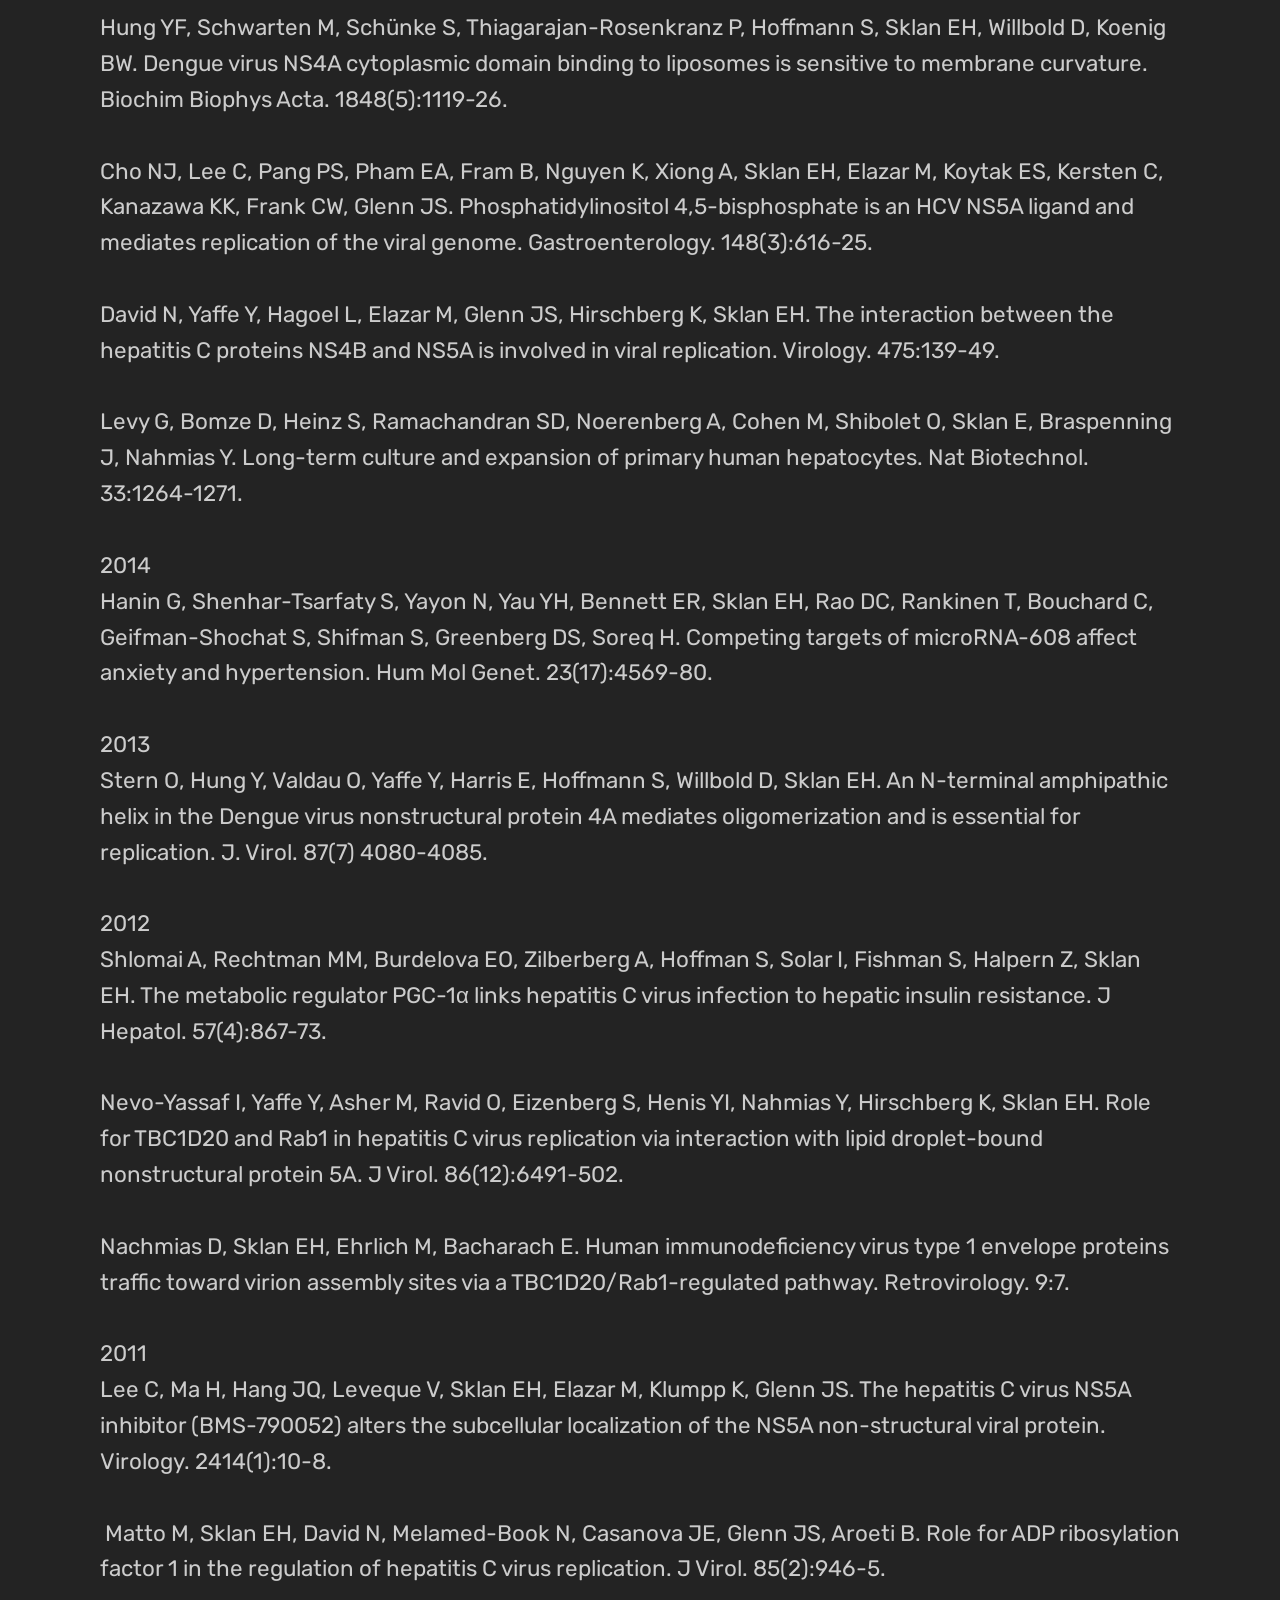
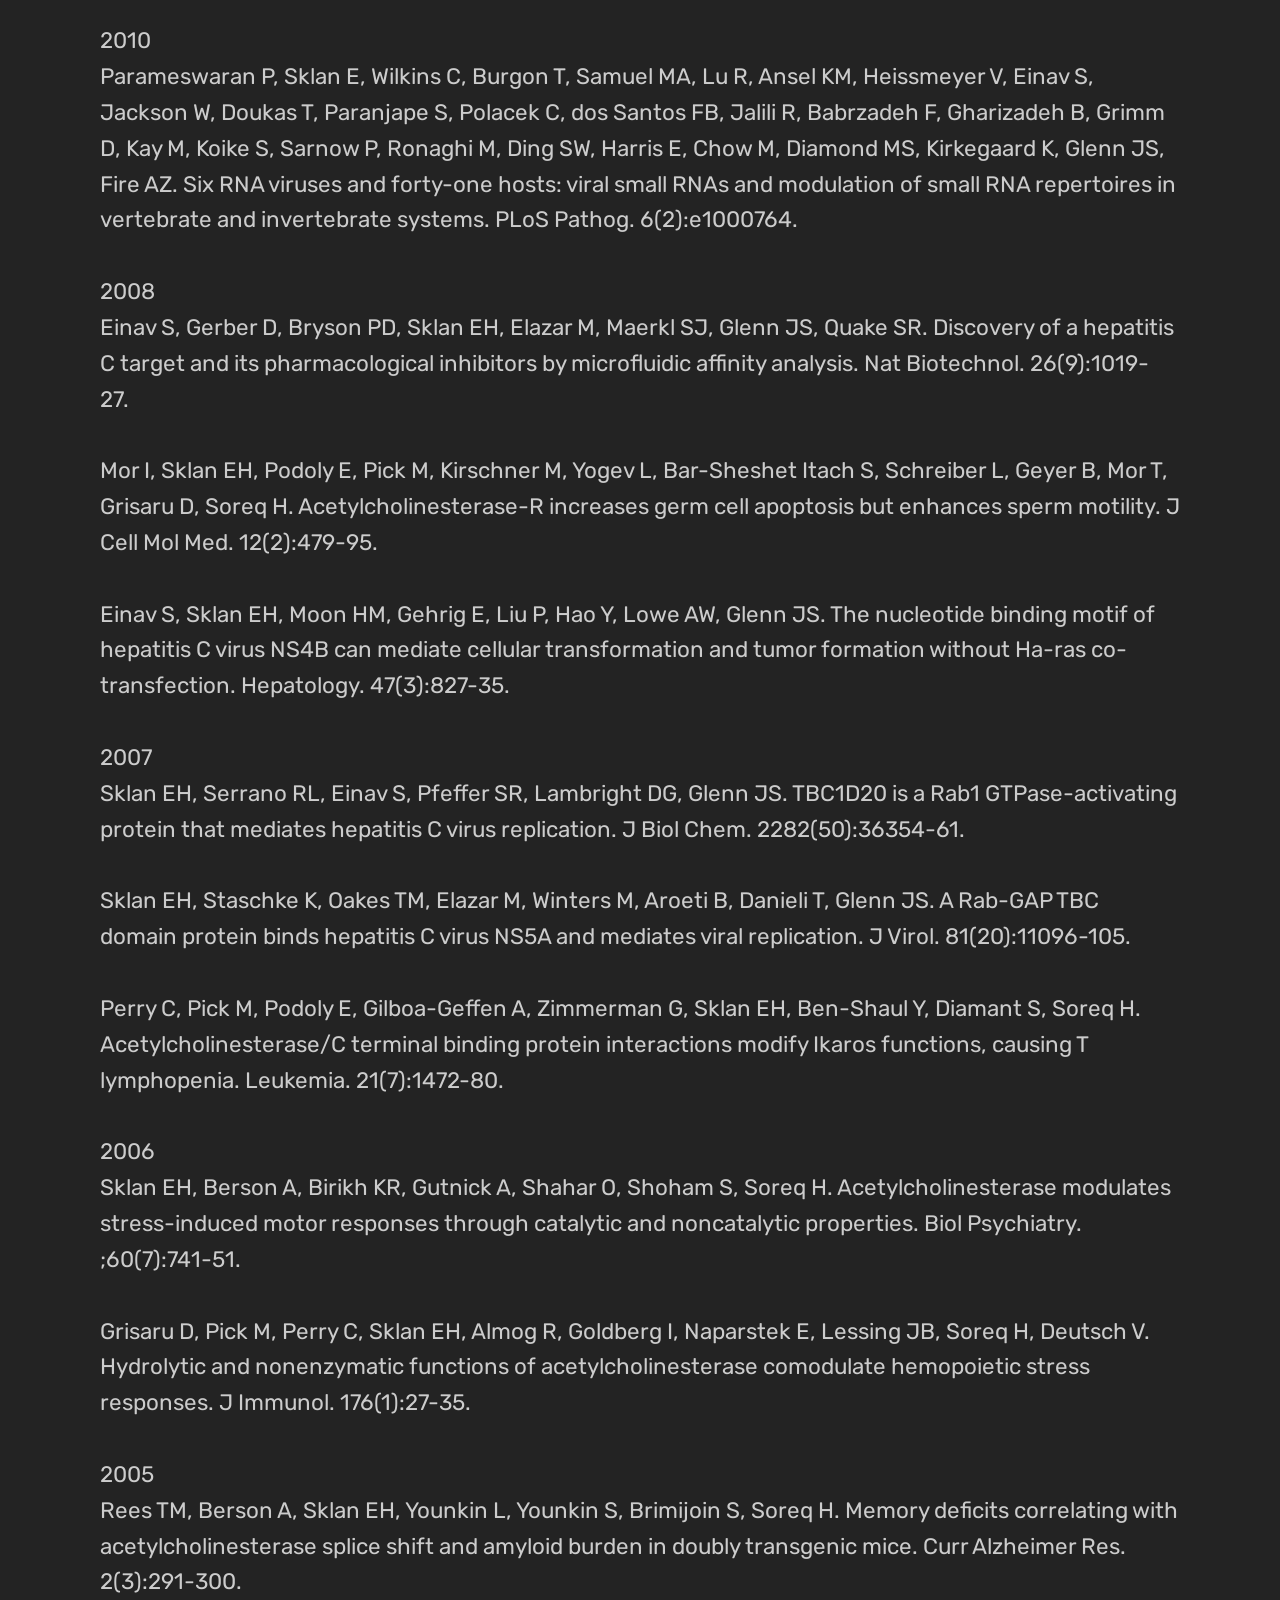
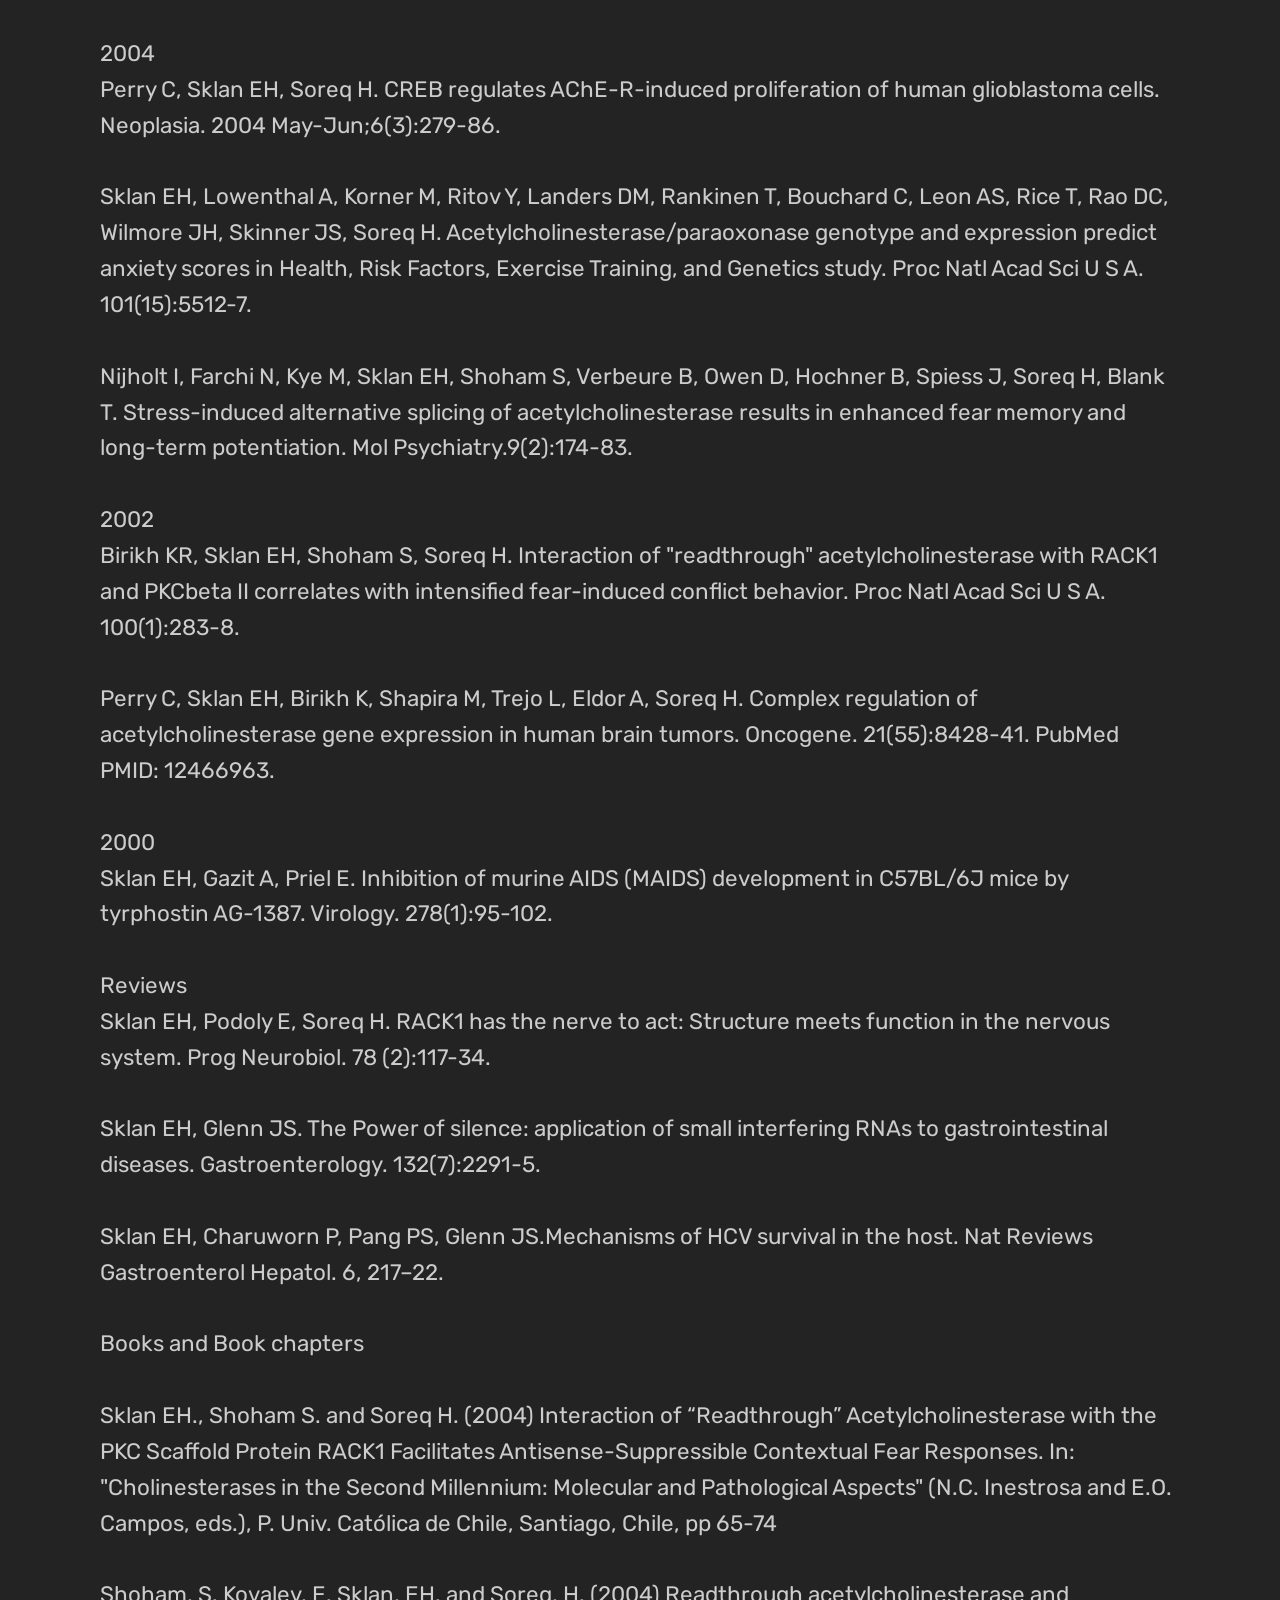
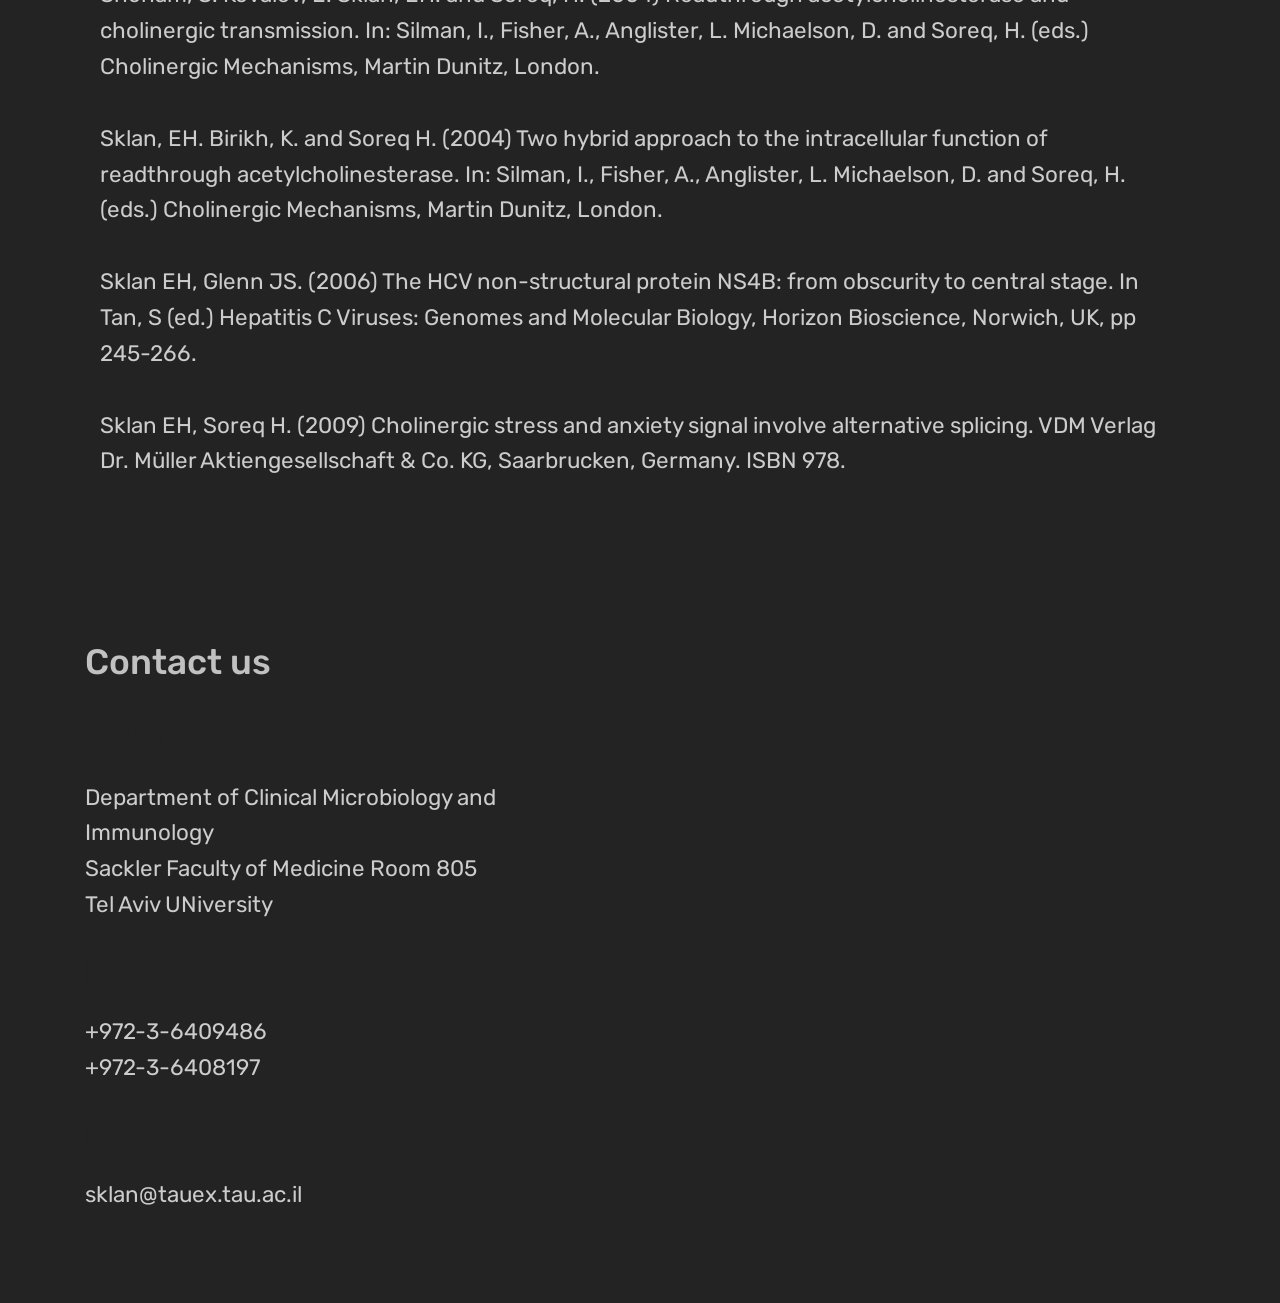
==== commit 4f64504b: "create github pages" ====
--- a/index.html
+++ b/index.html
@@ -14,6 +14,7 @@
   <link rel="stylesheet" href="assets/bootstrap/css/bootstrap.min.css">
   <link rel="stylesheet" href="assets/bootstrap/css/bootstrap-grid.min.css">
   <link rel="stylesheet" href="assets/bootstrap/css/bootstrap-reboot.min.css">
+  <link rel="stylesheet" href="assets/web/assets/gdpr-plugin/gdpr-styles.css">
   <link rel="stylesheet" href="assets/tether/tether.min.css">
   <link rel="stylesheet" href="assets/dropdown/css/style.css">
   <link rel="stylesheet" href="assets/theme/css/style.css">
@@ -57,7 +58,7 @@
     </nav>
 </section>
 
-<section class="engine"><a href="https://mobirise.info/h">how to create your own web page for free</a></section><section class="header3 cid-rS3ihpFoWO" id="header3-9">
+<section class="engine"><a href="https://mobirise.info/i">free site creation software</a></section><section class="header3 cid-rS3ihpFoWO" id="header3-9">
 
     
 
@@ -307,8 +308,6 @@
   <script src="assets/web/assets/jquery/jquery.min.js"></script>
   <script src="assets/popper/popper.min.js"></script>
   <script src="assets/bootstrap/js/bootstrap.min.js"></script>
-  <script src="assets/web/assets/cookies-alert-plugin/cookies-alert-core.js"></script>
-  <script src="assets/web/assets/cookies-alert-plugin/cookies-alert-script.js"></script>
   <script src="assets/tether/tether.min.js"></script>
   <script src="assets/smoothscroll/smooth-scroll.js"></script>
   <script src="assets/dropdown/js/nav-dropdown.js"></script>
@@ -317,6 +316,5 @@
   <script src="assets/theme/js/script.js"></script>
   
   
-<input name="cookieData" type="hidden" data-cookie-customDialogSelector='null' data-cookie-colorText='#424a4d' data-cookie-colorBg='rgba(234, 239, 241, 0.99)' data-cookie-textButton='Agree' data-cookie-colorButton='' data-cookie-colorLink='#424a4d' data-cookie-underlineLink='true' data-cookie-text="We use cookies to give you the best experience. Read our <a href='privacy.html'>cookie policy</a>.">
-  </body>
+</body>
 </html>
--- a/assets/web/assets/mobirise-icons/mobirise-icons.css
+++ b/assets/web/assets/mobirise-icons/mobirise-icons.css
@@ -0,0 +1,477 @@
+@font-face {
+  font-family: 'MobiriseIcons';
+  src:  url('mobirise-icons.eot?spat4u');
+  src:  url('mobirise-icons.eot?spat4u#iefix') format('embedded-opentype'),
+    url('mobirise-icons.ttf?spat4u') format('truetype'),
+    url('mobirise-icons.woff?spat4u') format('woff'),
+    url('mobirise-icons.svg?spat4u#MobiriseIcons') format('svg');
+  font-weight: normal;
+  font-style: normal;
+  font-display: swap;
+}
+
+[class^="mbri-"], [class*=" mbri-"] {
+  /* use !important to prevent issues with browser extensions that change fonts */
+  font-family: MobiriseIcons !important;
+  speak: none;
+  font-style: normal;
+  font-weight: normal;
+  font-variant: normal;
+  text-transform: none;
+  line-height: 1;
+
+  /* Better Font Rendering =========== */
+  -webkit-font-smoothing: antialiased;
+  -moz-osx-font-smoothing: grayscale;
+}
+
+.mbri-add-submenu:before {
+  content: "\e900";
+}
+.mbri-alert:before {
+  content: "\e901";
+}
+.mbri-align-center:before {
+  content: "\e902";
+}
+.mbri-align-justify:before {
+  content: "\e903";
+}
+.mbri-align-left:before {
+  content: "\e904";
+}
+.mbri-align-right:before {
+  content: "\e905";
+}
+.mbri-android:before {
+  content: "\e906";
+}
+.mbri-apple:before {
+  content: "\e907";
+}
+.mbri-arrow-down:before {
+  content: "\e908";
+}
+.mbri-arrow-next:before {
+  content: "\e909";
+}
+.mbri-arrow-prev:before {
+  content: "\e90a";
+}
+.mbri-arrow-up:before {
+  content: "\e90b";
+}
+.mbri-bold:before {
+  content: "\e90c";
+}
+.mbri-bookmark:before {
+  content: "\e90d";
+}
+.mbri-bootstrap:before {
+  content: "\e90e";
+}
+.mbri-briefcase:before {
+  content: "\e90f";
+}
+.mbri-browse:before {
+  content: "\e910";
+}
+.mbri-bulleted-list:before {
+  content: "\e911";
+}
+.mbri-calendar:before {
+  content: "\e912";
+}
+.mbri-camera:before {
+  content: "\e913";
+}
+.mbri-cart-add:before {
+  content: "\e914";
+}
+.mbri-cart-full:before {
+  content: "\e915";
+}
+.mbri-cash:before {
+  content: "\e916";
+}
+.mbri-change-style:before {
+  content: "\e917";
+}
+.mbri-chat:before {
+  content: "\e918";
+}
+.mbri-clock:before {
+  content: "\e919";
+}
+.mbri-close:before {
+  content: "\e91a";
+}
+.mbri-cloud:before {
+  content: "\e91b";
+}
+.mbri-code:before {
+  content: "\e91c";
+}
+.mbri-contact-form:before {
+  content: "\e91d";
+}
+.mbri-credit-card:before {
+  content: "\e91e";
+}
+.mbri-cursor-click:before {
+  content: "\e91f";
+}
+.mbri-cust-feedback:before {
+  content: "\e920";
+}
+.mbri-database:before {
+  content: "\e921";
+}
+.mbri-delivery:before {
+  content: "\e922";
+}
+.mbri-desktop:before {
+  content: "\e923";
+}
+.mbri-devices:before {
+  content: "\e924";
+}
+.mbri-down:before {
+  content: "\e925";
+}
+.mbri-download:before {
+  content: "\e989";
+}
+.mbri-drag-n-drop:before {
+  content: "\e927";
+}
+.mbri-drag-n-drop2:before {
+  content: "\e928";
+}
+.mbri-edit:before {
+  content: "\e929";
+}
+.mbri-edit2:before {
+  content: "\e92a";
+}
+.mbri-error:before {
+  content: "\e92b";
+}
+.mbri-extension:before {
+  content: "\e92c";
+}
+.mbri-features:before {
+  content: "\e92d";
+}
+.mbri-file:before {
+  content: "\e92e";
+}
+.mbri-flag:before {
+  content: "\e92f";
+}
+.mbri-folder:before {
+  content: "\e930";
+}
+.mbri-gift:before {
+  content: "\e931";
+}
+.mbri-github:before {
+  content: "\e932";
+}
+.mbri-globe:before {
+  content: "\e933";
+}
+.mbri-globe-2:before {
+  content: "\e934";
+}
+.mbri-growing-chart:before {
+  content: "\e935";
+}
+.mbri-hearth:before {
+  content: "\e936";
+}
+.mbri-help:before {
+  content: "\e937";
+}
+.mbri-home:before {
+  content: "\e938";
+}
+.mbri-hot-cup:before {
+  content: "\e939";
+}
+.mbri-idea:before {
+  content: "\e93a";
+}
+.mbri-image-gallery:before {
+  content: "\e93b";
+}
+.mbri-image-slider:before {
+  content: "\e93c";
+}
+.mbri-info:before {
+  content: "\e93d";
+}
+.mbri-italic:before {
+  content: "\e93e";
+}
+.mbri-key:before {
+  content: "\e93f";
+}
+.mbri-laptop:before {
+  content: "\e940";
+}
+.mbri-layers:before {
+  content: "\e941";
+}
+.mbri-left-right:before {
+  content: "\e942";
+}
+.mbri-left:before {
+  content: "\e943";
+}
+.mbri-letter:before {
+  content: "\e944";
+}
+.mbri-like:before {
+  content: "\e945";
+}
+.mbri-link:before {
+  content: "\e946";
+}
+.mbri-lock:before {
+  content: "\e947";
+}
+.mbri-login:before {
+  content: "\e948";
+}
+.mbri-logout:before {
+  content: "\e949";
+}
+.mbri-magic-stick:before {
+  content: "\e94a";
+}
+.mbri-map-pin:before {
+  content: "\e94b";
+}
+.mbri-menu:before {
+  content: "\e94c";
+}
+.mbri-mobile:before {
+  content: "\e94d";
+}
+.mbri-mobile2:before {
+  content: "\e94e";
+}
+.mbri-mobirise:before {
+  content: "\e94f";
+}
+.mbri-more-horizontal:before {
+  content: "\e950";
+}
+.mbri-more-vertical:before {
+  content: "\e951";
+}
+.mbri-music:before {
+  content: "\e952";
+}
+.mbri-new-file:before {
+  content: "\e953";
+}
+.mbri-numbered-list:before {
+  content: "\e954";
+}
+.mbri-opened-folder:before {
+  content: "\e955";
+}
+.mbri-pages:before {
+  content: "\e956";
+}
+.mbri-paper-plane:before {
+  content: "\e957";
+}
+.mbri-paperclip:before {
+  content: "\e958";
+}
+.mbri-photo:before {
+  content: "\e959";
+}
+.mbri-photos:before {
+  content: "\e95a";
+}
+.mbri-pin:before {
+  content: "\e95b";
+}
+.mbri-play:before {
+  content: "\e95c";
+}
+.mbri-plus:before {
+  content: "\e95d";
+}
+.mbri-preview:before {
+  content: "\e95e";
+}
+.mbri-print:before {
+  content: "\e95f";
+}
+.mbri-protect:before {
+  content: "\e960";
+}
+.mbri-question:before {
+  content: "\e961";
+}
+.mbri-quote-left:before {
+  content: "\e962";
+}
+.mbri-quote-right:before {
+  content: "\e963";
+}
+.mbri-refresh:before {
+  content: "\e964";
+}
+.mbri-responsive:before {
+  content: "\e965";
+}
+.mbri-right:before {
+  content: "\e966";
+}
+.mbri-rocket:before {
+  content: "\e967";
+}
+.mbri-sad-face:before {
+  content: "\e968";
+}
+.mbri-sale:before {
+  content: "\e969";
+}
+.mbri-save:before {
+  content: "\e96a";
+}
+.mbri-search:before {
+  content: "\e96b";
+}
+.mbri-setting:before {
+  content: "\e96c";
+}
+.mbri-setting2:before {
+  content: "\e96d";
+}
+.mbri-setting3:before {
+  content: "\e96e";
+}
+.mbri-share:before {
+  content: "\e96f";
+}
+.mbri-shopping-bag:before {
+  content: "\e970";
+}
+.mbri-shopping-basket:before {
+  content: "\e971";
+}
+.mbri-shopping-cart:before {
+  content: "\e972";
+}
+.mbri-sites:before {
+  content: "\e973";
+}
+.mbri-smile-face:before {
+  content: "\e974";
+}
+.mbri-speed:before {
+  content: "\e975";
+}
+.mbri-star:before {
+  content: "\e976";
+}
+.mbri-success:before {
+  content: "\e977";
+}
+.mbri-sun:before {
+  content: "\e978";
+}
+.mbri-sun2:before {
+  content: "\e979";
+}
+.mbri-tablet:before {
+  content: "\e97a";
+}
+.mbri-tablet-vertical:before {
+  content: "\e97b";
+}
+.mbri-target:before {
+  content: "\e97c";
+}
+.mbri-timer:before {
+  content: "\e97d";
+}
+.mbri-to-ftp:before {
+  content: "\e97e";
+}
+.mbri-to-local-drive:before {
+  content: "\e97f";
+}
+.mbri-touch-swipe:before {
+  content: "\e980";
+}
+.mbri-touch:before {
+  content: "\e981";
+}
+.mbri-trash:before {
+  content: "\e982";
+}
+.mbri-underline:before {
+  content: "\e983";
+}
+.mbri-unlink:before {
+  content: "\e984";
+}
+.mbri-unlock:before {
+  content: "\e985";
+}
+.mbri-up-down:before {
+  content: "\e986";
+}
+.mbri-up:before {
+  content: "\e987";
+}
+.mbri-update:before {
+  content: "\e988";
+}
+.mbri-upload:before {
+ content: "\e926"; 
+}
+.mbri-user:before {
+  content: "\e98a";
+}
+.mbri-user2:before {
+  content: "\e98b";
+}
+.mbri-users:before {
+  content: "\e98c";
+}
+.mbri-video:before {
+  content: "\e98d";
+}
+.mbri-video-play:before {
+  content: "\e98e";
+}
+.mbri-watch:before {
+  content: "\e98f";
+}
+.mbri-website-theme:before {
+  content: "\e990";
+}
+.mbri-wifi:before {
+  content: "\e991";
+}
+.mbri-windows:before {
+  content: "\e992";
+}
+.mbri-zoom-out:before {
+  content: "\e993";
+}
+.mbri-redo:before {
+  content: "\e994";
+}
+.mbri-undo:before {
+  content: "\e995";
+}
--- a/assets/web/assets/gdpr-plugin/gdpr-styles.css
+++ b/assets/web/assets/gdpr-plugin/gdpr-styles.css
@@ -0,0 +1,27 @@
+.gdpr-block {
+    padding: 10px;
+    font-size: 14px;
+    display: block;
+    width: 100%;
+    text-align: center;
+}
+.gdpr-block.covert {
+	display: none;
+}
+.textGDPR {
+    position: relative;
+}
+.gdpr-block label span.textGDPR input[name='gdpr']{
+    width: 15px;
+    height: 15px;
+    margin: 0;
+    position: absolute;
+    top: 2px;
+    left: -20px;
+}
+.gdpr-block label {
+    color: #a7a7a7;
+    vertical-align: middle;
+    user-select: none;
+    margin-bottom: 0;
+}
--- a/assets/dropdown/css/style.css
+++ b/assets/dropdown/css/style.css
@@ -0,0 +1,265 @@
+.navbar-dropdown {
+  left: 0;
+  padding: 0;
+  position: absolute;
+  right: 0;
+  top: 0;
+  transition: all 0.45s ease;
+  z-index: 1030;
+  background: #282828; }
+  .navbar-dropdown .navbar-logo {
+    margin-right: 0.8rem;
+    transition: margin 0.3s ease-in-out;
+    vertical-align: middle; }
+    .navbar-dropdown .navbar-logo img {
+      height: 3.125rem;
+      transition: all 0.3s ease-in-out; }
+    .navbar-dropdown .navbar-logo.mbr-iconfont {
+      font-size: 3.125rem;
+      line-height: 3.125rem; }
+  .navbar-dropdown .navbar-caption {
+    font-weight: 700;
+    white-space: normal;
+    vertical-align: -4px;
+    line-height: 3.125rem !important; }
+    .navbar-dropdown .navbar-caption, .navbar-dropdown .navbar-caption:hover {
+      color: inherit;
+      text-decoration: none; }
+  .navbar-dropdown .mbr-iconfont + .navbar-caption {
+    vertical-align: -1px; }
+  .navbar-dropdown.navbar-fixed-top {
+    position: fixed; }
+  .navbar-dropdown .navbar-brand span {
+    vertical-align: -4px; }
+  .navbar-dropdown.bg-color.transparent {
+    background: none; }
+  .navbar-dropdown.navbar-short .navbar-brand {
+    padding: 0.625rem 0; }
+    .navbar-dropdown.navbar-short .navbar-brand span {
+      vertical-align: -1px; }
+  .navbar-dropdown.navbar-short .navbar-caption {
+    line-height: 2.375rem !important;
+    vertical-align: -2px; }
+  .navbar-dropdown.navbar-short .navbar-logo {
+    margin-right: 0.5rem; }
+    .navbar-dropdown.navbar-short .navbar-logo img {
+      height: 2.375rem; }
+    .navbar-dropdown.navbar-short .navbar-logo.mbr-iconfont {
+      font-size: 2.375rem;
+      line-height: 2.375rem; }
+  .navbar-dropdown.navbar-short .mbr-table-cell {
+    height: 3.625rem; }
+  .navbar-dropdown .navbar-close {
+    left: 0.6875rem;
+    position: fixed;
+    top: 0.75rem;
+    z-index: 1000; }
+  .navbar-dropdown .hamburger-icon {
+    content: "";
+    display: inline-block;
+    vertical-align: middle;
+    width: 16px;
+    -webkit-box-shadow: 0 -6px 0 1px #282828,0 0 0 1px #282828,0 6px 0 1px #282828;
+    -moz-box-shadow: 0 -6px 0 1px #282828,0 0 0 1px #282828,0 6px 0 1px #282828;
+    box-shadow: 0 -6px 0 1px #282828,0 0 0 1px #282828,0 6px 0 1px #282828; }
+
+.dropdown-menu .dropdown-toggle[data-toggle="dropdown-submenu"]::after {
+  border-bottom: 0.35em solid transparent;
+  border-left: 0.35em solid;
+  border-right: 0;
+  border-top: 0.35em solid transparent;
+  margin-left: 0.3rem; }
+
+.dropdown-menu .dropdown-item:focus {
+  outline: 0; }
+
+.nav-dropdown {
+  font-size: 0.75rem;
+  font-weight: 500;
+  height: auto !important; }
+  .nav-dropdown .nav-btn {
+    padding-left: 1rem; }
+  .nav-dropdown .link {
+    margin: .667em 1.667em;
+    font-weight: 500;
+    padding: 0;
+    transition: color .2s ease-in-out; }
+    .nav-dropdown .link.dropdown-toggle {
+      margin-right: 2.583em; }
+      .nav-dropdown .link.dropdown-toggle::after {
+        margin-left: .25rem;
+        border-top: 0.35em solid;
+        border-right: 0.35em solid transparent;
+        border-left: 0.35em solid transparent;
+        border-bottom: 0; }
+      .nav-dropdown .link.dropdown-toggle[aria-expanded="true"] {
+        margin: 0;
+        padding: 0.667em 3.263em  0.667em 1.667em; }
+  .nav-dropdown .link::after,
+  .nav-dropdown .dropdown-item::after {
+    color: inherit; }
+  .nav-dropdown .btn {
+    font-size: 0.75rem;
+    font-weight: 700;
+    letter-spacing: 0;
+    margin-bottom: 0;
+    padding-left: 1.25rem;
+    padding-right: 1.25rem; }
+  .nav-dropdown .dropdown-menu {
+    border-radius: 0;
+    border: 0;
+    left: 0;
+    margin: 0;
+    padding-bottom: 1.25rem;
+    padding-top: 1.25rem;
+    position: relative; }
+  .nav-dropdown .dropdown-submenu {
+    margin-left: 0.125rem;
+    top: 0; }
+  .nav-dropdown .dropdown-item {
+    font-weight: 500;
+    line-height: 2;
+    padding: 0.3846em 4.615em 0.3846em 1.5385em;
+    position: relative;
+    transition: color .2s ease-in-out, background-color .2s ease-in-out; }
+    .nav-dropdown .dropdown-item::after {
+      margin-top: -0.3077em;
+      position: absolute;
+      right: 1.1538em;
+      top: 50%; }
+    .nav-dropdown .dropdown-item:focus, .nav-dropdown .dropdown-item:hover {
+      background: none; }
+
+@media (max-width: 767px) {
+  .nav-dropdown.navbar-toggleable-sm {
+    bottom: 0;
+    display: none;
+    left: 0;
+    overflow-x: hidden;
+    position: fixed;
+    top: 0;
+    transform: translateX(-100%);
+    -ms-transform: translateX(-100%);
+    -webkit-transform: translateX(-100%);
+    width: 18.75rem;
+    z-index: 999; } }
+.nav-dropdown.navbar-toggleable-xl {
+  bottom: 0;
+  display: none;
+  left: 0;
+  overflow-x: hidden;
+  position: fixed;
+  top: 0;
+  transform: translateX(-100%);
+  -ms-transform: translateX(-100%);
+  -webkit-transform: translateX(-100%);
+  width: 18.75rem;
+  z-index: 999; }
+
+.nav-dropdown-sm {
+  display: block !important;
+  overflow-x: hidden;
+  overflow: auto;
+  padding-top: 3.875rem; }
+  .nav-dropdown-sm::after {
+    content: "";
+    display: block;
+    height: 3rem;
+    width: 100%; }
+  .nav-dropdown-sm.collapse.in ~ .navbar-close {
+    display: block !important; }
+  .nav-dropdown-sm.collapsing, .nav-dropdown-sm.collapse.in {
+    transform: translateX(0);
+    -ms-transform: translateX(0);
+    -webkit-transform: translateX(0);
+    transition: all 0.25s ease-out;
+    -webkit-transition: all 0.25s ease-out;
+    background: #282828; }
+  .nav-dropdown-sm.collapsing[aria-expanded="false"] {
+    transform: translateX(-100%);
+    -ms-transform: translateX(-100%);
+    -webkit-transform: translateX(-100%); }
+  .nav-dropdown-sm .nav-item {
+    display: block;
+    margin-left: 0 !important;
+    padding-left: 0; }
+  .nav-dropdown-sm .link,
+  .nav-dropdown-sm .dropdown-item {
+    border-top: 1px dotted rgba(255, 255, 255, 0.1);
+    font-size: 0.8125rem;
+    line-height: 1.6;
+    margin: 0 !important;
+    padding: 0.875rem 2.4rem 0.875rem 1.5625rem !important;
+    position: relative;
+    white-space: normal; }
+    .nav-dropdown-sm .link:focus, .nav-dropdown-sm .link:hover,
+    .nav-dropdown-sm .dropdown-item:focus,
+    .nav-dropdown-sm .dropdown-item:hover {
+      background: rgba(0, 0, 0, 0.2) !important;
+      color: #c0a375; }
+  .nav-dropdown-sm .nav-btn {
+    position: relative;
+    padding: 1.5625rem 1.5625rem 0 1.5625rem; }
+    .nav-dropdown-sm .nav-btn::before {
+      border-top: 1px dotted rgba(255, 255, 255, 0.1);
+      content: "";
+      left: 0;
+      position: absolute;
+      top: 0;
+      width: 100%; }
+    .nav-dropdown-sm .nav-btn + .nav-btn {
+      padding-top: 0.625rem; }
+      .nav-dropdown-sm .nav-btn + .nav-btn::before {
+        display: none; }
+  .nav-dropdown-sm .btn {
+    padding: 0.625rem 0; }
+  .nav-dropdown-sm .dropdown-toggle[data-toggle="dropdown-submenu"]::after {
+    margin-left: .25rem;
+    border-top: 0.35em solid;
+    border-right: 0.35em solid transparent;
+    border-left: 0.35em solid transparent;
+    border-bottom: 0; }
+  .nav-dropdown-sm .dropdown-toggle[data-toggle="dropdown-submenu"][aria-expanded="true"]::after {
+    border-top: 0;
+    border-right: 0.35em solid transparent;
+    border-left: 0.35em solid transparent;
+    border-bottom: 0.35em solid; }
+  .nav-dropdown-sm .dropdown-menu {
+    margin: 0;
+    padding: 0;
+    position: relative;
+    top: 0;
+    left: 0;
+    width: 100%;
+    border: 0;
+    float: none;
+    border-radius: 0;
+    background: none; }
+  .nav-dropdown-sm .dropdown-submenu {
+    left: 100%;
+    margin-left: 0.125rem;
+    margin-top: -1.25rem;
+    top: 0; }
+
+.navbar-toggleable-sm .nav-dropdown .dropdown-menu {
+  position: absolute; }
+
+.navbar-toggleable-sm .nav-dropdown .dropdown-submenu {
+  left: 100%;
+  margin-left: 0.125rem;
+  margin-top: -1.25rem;
+  top: 0; }
+
+.navbar-toggleable-sm.opened .nav-dropdown .dropdown-menu {
+  position: relative; }
+
+.navbar-toggleable-sm.opened .nav-dropdown .dropdown-submenu {
+  left: 0;
+  margin-left: 00rem;
+  margin-top: 0rem;
+  top: 0; }
+
+.is-builder .nav-dropdown.collapsing {
+  transition: none !important; }
+
+/*# sourceMappingURL=style.css.map */
--- a/assets/theme/css/style.css
+++ b/assets/theme/css/style.css
@@ -0,0 +1,1069 @@
+/*!
+ * Mobirise v4 theme (https://mobirise.com/)
+ * Copyright 2017 Mobirise
+ */
+section {
+  background-color: #eeeeee; }
+
+body {
+  font-style: normal;
+  line-height: 1.5; }
+
+section,
+.container,
+.container-fluid {
+  position: relative;
+  word-wrap: break-word; }
+
+a.mbr-iconfont:hover {
+  text-decoration: none; }
+
+.article .lead p,
+.article .lead ul,
+.article .lead ol,
+.article .lead pre,
+.article .lead blockquote {
+  margin-bottom: 0; }
+
+ul,
+ol,
+pre,
+blockquote {
+  margin-bottom: 2.3125rem; }
+
+pre {
+  background: #f4f4f4;
+  padding: 10px 24px;
+  white-space: pre-wrap; }
+
+.inactive {
+  -webkit-user-select: none;
+  -moz-user-select: none;
+  -ms-user-select: none;
+  user-select: none;
+  pointer-events: none;
+  -webkit-user-drag: none;
+  user-drag: none; }
+
+.mbr-section__comments .row {
+  justify-content: center;
+  -webkit-justify-content: center; }
+
+a {
+  font-style: normal;
+  font-weight: 400;
+  cursor: pointer; }
+  a, a:hover {
+    text-decoration: none; }
+
+figure {
+  margin-bottom: 0; }
+
+body {
+  color: #232323; }
+
+h1,
+h2,
+h3,
+h4,
+h5,
+h6,
+.h1,
+.h2,
+.h3,
+.h4,
+.h5,
+.h6,
+.display-1,
+.display-2,
+.display-3,
+.display-4 {
+  line-height: 1;
+  word-break: break-word;
+  word-wrap: break-word; }
+
+.mbr-section-title {
+  font-style: normal;
+  line-height: 1.2; }
+
+.mbr-section-subtitle {
+  line-height: 1.3; }
+
+.mbr-text {
+  font-style: normal;
+  line-height: 1.6; }
+
+b,
+strong {
+  font-weight: bold; }
+
+blockquote {
+  padding: 10px 0 10px 20px;
+  position: relative;
+  border-left: 2px solid;
+  border-color: #ff3366; }
+
+input:-webkit-autofill, input:-webkit-autofill:hover, input:-webkit-autofill:focus, input:-webkit-autofill:active {
+  transition-delay: 9999s;
+  transition-property: background-color, color; }
+
+textarea[type='hidden'] {
+  display: none; }
+
+body {
+  position: relative; }
+
+section {
+  background-position: 50% 50%;
+  background-repeat: no-repeat;
+  background-size: cover; }
+  section .mbr-background-video,
+  section .mbr-background-video-preview {
+    position: absolute;
+    bottom: 0;
+    left: 0;
+    right: 0;
+    top: 0; }
+
+.hidden {
+  visibility: hidden; }
+
+.mbr-z-index20 {
+  z-index: 20; }
+
+/*! Base colors */
+.mbr-white {
+  color: #ffffff; }
+
+.mbr-black {
+  color: #000000; }
+
+.mbr-bg-white {
+  background-color: #ffffff; }
+
+.mbr-bg-black {
+  background-color: #000000; }
+
+/*! Text-aligns */
+.align-left {
+  text-align: left; }
+
+.align-center {
+  text-align: center; }
+
+.align-right {
+  text-align: right; }
+
+@media (max-width: 767px) {
+  .align-left,
+  .align-center,
+  .align-right,
+  .mbr-section-btn,
+  .mbr-section-title {
+    text-align: center; } }
+/*! Font-weight  */
+.mbr-light {
+  font-weight: 300; }
+
+.mbr-regular {
+  font-weight: 400; }
+
+.mbr-semibold {
+  font-weight: 500; }
+
+.mbr-bold {
+  font-weight: 700; }
+
+/*! Media  */
+.media-size-item {
+  -webkit-flex: 1 1 auto;
+  -moz-flex: 1 1 auto;
+  -ms-flex: 1 1 auto;
+  -o-flex: 1 1 auto;
+  flex: 1 1 auto; }
+
+.media-content {
+  -webkit-flex-basis: 100%;
+  flex-basis: 100%; }
+
+.media-container-row {
+  display: -ms-flexbox;
+  display: -webkit-flex;
+  display: flex;
+  -webkit-flex-direction: row;
+  -ms-flex-direction: row;
+  flex-direction: row;
+  -webkit-flex-wrap: wrap;
+  -ms-flex-wrap: wrap;
+  flex-wrap: wrap;
+  -webkit-justify-content: center;
+  -ms-flex-pack: center;
+  justify-content: center;
+  -webkit-align-content: center;
+  -ms-flex-line-pack: center;
+  align-content: center;
+  -webkit-align-items: start;
+  -ms-flex-align: start;
+  align-items: start; }
+  .media-container-row .media-size-item {
+    width: 400px; }
+
+.media-container-column {
+  display: -ms-flexbox;
+  display: -webkit-flex;
+  display: flex;
+  -webkit-flex-direction: column;
+  -ms-flex-direction: column;
+  flex-direction: column;
+  -webkit-flex-wrap: wrap;
+  -ms-flex-wrap: wrap;
+  flex-wrap: wrap;
+  -webkit-justify-content: center;
+  -ms-flex-pack: center;
+  justify-content: center;
+  -webkit-align-content: center;
+  -ms-flex-line-pack: center;
+  align-content: center;
+  -webkit-align-items: stretch;
+  -ms-flex-align: stretch;
+  align-items: stretch; }
+  .media-container-column > * {
+    width: 100%; }
+
+@media (min-width: 992px) {
+  .media-container-row {
+    -webkit-flex-wrap: nowrap;
+    -ms-flex-wrap: nowrap;
+    flex-wrap: nowrap; } }
+figure {
+  overflow: hidden; }
+
+figure[mbr-media-size] {
+  transition: width 0.1s; }
+
+.mbr-figure img,
+.mbr-figure iframe {
+  display: block;
+  width: 100%; }
+
+.card {
+  background-color: transparent;
+  border: none; }
+
+.card-box {
+  width: 100%; }
+
+.card-img {
+  text-align: center;
+  flex-shrink: 0;
+  -webkit-flex-shrink: 0; }
+
+.media {
+  max-width: 100%;
+  margin: 0 auto; }
+
+.mbr-figure {
+  -ms-flex-item-align: center;
+  -ms-grid-row-align: center;
+  -webkit-align-self: center;
+  align-self: center; }
+
+.media-container > div {
+  max-width: 100%; }
+
+.mbr-figure img,
+.card-img img {
+  width: 100%; }
+
+@media (max-width: 991px) {
+  .media-size-item {
+    width: auto !important; }
+
+  .media {
+    width: auto; }
+
+  .mbr-figure {
+    width: 100% !important; } }
+/*! Buttons */
+.btn {
+  font-weight: 500;
+  border-width: 2px;
+  font-style: normal;
+  letter-spacing: 1px;
+  margin: .4rem .8rem;
+  white-space: normal;
+  -webkit-transition: all .3s ease-in-out;
+  -moz-transition: all .3s ease-in-out;
+  transition: all .3s ease-in-out;
+  display: inline-flex;
+  align-items: center;
+  justify-content: center;
+  word-break: break-word;
+  -webkit-align-items: center;
+  -webkit-justify-content: center;
+  display: -webkit-inline-flex; }
+
+.btn-sm {
+  font-weight: 500;
+  letter-spacing: 1px;
+  -webkit-transition: all .3s ease-in-out;
+  -moz-transition: all .3s ease-in-out;
+  transition: all .3s ease-in-out; }
+
+.btn-md {
+  font-weight: 500;
+  letter-spacing: 1px;
+  margin: .4rem .8rem !important;
+  -webkit-transition: all .3s ease-in-out;
+  -moz-transition: all .3s ease-in-out;
+  transition: all .3s ease-in-out; }
+
+.btn-lg {
+  font-weight: 500;
+  letter-spacing: 1px;
+  margin: .4rem .8rem !important;
+  -webkit-transition: all .3s ease-in-out;
+  -moz-transition: all .3s ease-in-out;
+  transition: all .3s ease-in-out; }
+
+.mbr-section-btn {
+  margin-left: -0.25rem;
+  margin-right: -0.25rem;
+  font-size: 0; }
+
+nav .mbr-section-btn {
+  margin-left: 0rem;
+  margin-right: 0rem; }
+
+.btn-form {
+  border-radius: 0; }
+  .btn-form:hover {
+    cursor: pointer; }
+
+/*! Btn icon margin */
+.btn .mbr-iconfont,
+.btn.btn-sm .mbr-iconfont {
+  cursor: pointer;
+  margin-right: 0.5rem; }
+
+.btn.btn-md .mbr-iconfont,
+.btn.btn-md .mbr-iconfont {
+  margin-right: 0.8rem; }
+
+.mbr-regular {
+  font-weight: 400; }
+
+.mbr-semibold {
+  font-weight: 500; }
+
+.mbr-bold {
+  font-weight: 700; }
+
+[type='submit'] {
+  -webkit-appearance: none; }
+
+/*! Full-screen */
+.mbr-fullscreen .mbr-overlay {
+  min-height: 100vh; }
+
+.mbr-fullscreen {
+  display: flex;
+  display: -webkit-flex;
+  display: -moz-flex;
+  display: -ms-flex;
+  display: -o-flex;
+  align-items: center;
+  -webkit-align-items: center;
+  min-height: 100vh;
+  padding-top: 3rem;
+  padding-bottom: 3rem; }
+
+/*! Map */
+.map {
+  height: 25rem;
+  position: relative; }
+  .map iframe {
+    width: 100%;
+    height: 100%; }
+
+.mbr-overlay {
+  background-color: #000;
+  bottom: 0;
+  left: 0;
+  opacity: .5;
+  position: absolute;
+  right: 0;
+  top: 0;
+  z-index: 0;
+  pointer-events: none; }
+
+/* Form */
+blockquote {
+  font-style: italic;
+  padding: 10px 0 10px 20px;
+  font-size: 1.09rem;
+  position: relative;
+  border-width: 3px; }
+
+.form-control {
+  background-color: #f5f5f5;
+  box-shadow: none;
+  color: #565656;
+  line-height: 1.43;
+  min-height: 3.5em;
+  padding: 1.07em .5em; }
+  .form-control, .form-control:focus {
+    border: 1px solid #e8e8e8; }
+  .form-active .form-control:invalid {
+    border-color: red; }
+
+.form-control-label {
+  position: relative;
+  cursor: pointer;
+  margin-bottom: .357em;
+  padding: 0; }
+
+.alert {
+  color: #ffffff;
+  border-radius: 0;
+  border: 0;
+  font-size: .875rem;
+  line-height: 1.5;
+  margin-bottom: 1.875rem;
+  padding: 1.25rem;
+  position: relative; }
+  .alert.alert-form::after {
+    background-color: inherit;
+    bottom: -7px;
+    content: "";
+    display: block;
+    height: 14px;
+    left: 50%;
+    margin-left: -7px;
+    position: absolute;
+    transform: rotate(45deg);
+    width: 14px;
+    -webkit-transform: rotate(45deg); }
+
+.form-asterisk {
+  font-family: initial;
+  position: absolute;
+  top: -2px;
+  font-weight: normal; }
+
+/*! Scroll to top arrow */
+#scrollToTop a i:before {
+  content: '';
+  position: absolute;
+  height: 40%;
+  top: 25%;
+  background: #fff;
+  width: 2px;
+  left: calc(50% - 1px); }
+#scrollToTop a i:after {
+  content: '';
+  position: absolute;
+  display: block;
+  border-top: 2px solid #fff;
+  border-right: 2px solid #fff;
+  width: 40%;
+  height: 40%;
+  left: 30%;
+  bottom: 30%;
+  transform: rotate(135deg);
+  -webkit-transform: rotate(135deg); }
+
+.mbr-arrow-up {
+  bottom: 25px;
+  right: 90px;
+  position: fixed;
+  text-align: right;
+  z-index: 5000;
+  color: #ffffff;
+  font-size: 32px;
+  transform: rotate(180deg);
+  -webkit-transform: rotate(180deg); }
+
+.mbr-arrow-up a {
+  background: rgba(0, 0, 0, 0.2);
+  border-radius: 3px;
+  color: #fff;
+  display: inline-block;
+  height: 60px;
+  width: 60px;
+  outline-style: none !important;
+  position: relative;
+  text-decoration: none;
+  transition: all 0.3s ease-in-out;
+  cursor: pointer;
+  text-align: center; }
+  .mbr-arrow-up a:hover {
+    background-color: rgba(0, 0, 0, 0.4); }
+  .mbr-arrow-up a i {
+    line-height: 60px; }
+
+.mbr-arrow-up-icon {
+  display: block;
+  color: #fff; }
+
+.mbr-arrow-up-icon::before {
+  content: '\203a';
+  display: inline-block;
+  font-family: serif;
+  font-size: 32px;
+  line-height: 1;
+  font-style: normal;
+  position: relative;
+  top: 6px;
+  left: -4px;
+  -webkit-transform: rotate(-90deg);
+  transform: rotate(-90deg); }
+
+/*! Arrow Down */
+.mbr-arrow {
+  position: absolute;
+  bottom: 45px;
+  left: 50%;
+  width: 60px;
+  height: 60px;
+  cursor: pointer;
+  background-color: rgba(80, 80, 80, 0.5);
+  border-radius: 50%;
+  -webkit-transform: translateX(-50%);
+  transform: translateX(-50%); }
+  .mbr-arrow > a {
+    display: inline-block;
+    text-decoration: none;
+    outline-style: none;
+    -webkit-animation: arrowdown 1.7s ease-in-out infinite;
+    animation: arrowdown 1.7s ease-in-out infinite; }
+    .mbr-arrow > a > i {
+      position: absolute;
+      top: -2px;
+      left: 15px;
+      font-size: 2rem; }
+
+@keyframes arrowdown {
+  0% {
+    transform: translateY(0px);
+    -webkit-transform: translateY(0px); }
+  50% {
+    transform: translateY(-5px);
+    -webkit-transform: translateY(-5px); }
+  100% {
+    transform: translateY(0px);
+    -webkit-transform: translateY(0px); } }
+@-webkit-keyframes arrowdown {
+  0% {
+    transform: translateY(0px);
+    -webkit-transform: translateY(0px); }
+  50% {
+    transform: translateY(-5px);
+    -webkit-transform: translateY(-5px); }
+  100% {
+    transform: translateY(0px);
+    -webkit-transform: translateY(0px); } }
+@media (max-width: 500px) {
+  .mbr-arrow-up {
+    left: 50%;
+    right: auto;
+    transform: translateX(-50%) rotate(180deg);
+    -webkit-transform: translateX(-50%) rotate(180deg); } }
+/*Gradients animation*/
+@keyframes gradient-animation {
+  from {
+    background-position: 0% 100%;
+    animation-timing-function: ease-in-out; }
+  to {
+    background-position: 100% 0%;
+    animation-timing-function: ease-in-out; } }
+@-webkit-keyframes gradient-animation {
+  from {
+    background-position: 0% 100%;
+    animation-timing-function: ease-in-out; }
+  to {
+    background-position: 100% 0%;
+    animation-timing-function: ease-in-out; } }
+.bg-gradient {
+  background-size: 200% 200%;
+  animation: gradient-animation 5s infinite alternate;
+  -webkit-animation: gradient-animation 5s infinite alternate; }
+
+.menu .navbar-brand {
+  display: -webkit-flex; }
+  .menu .navbar-brand span {
+    display: flex;
+    display: -webkit-flex; }
+  .menu .navbar-brand .navbar-caption-wrap {
+    display: -webkit-flex; }
+  .menu .navbar-brand .navbar-logo img {
+    display: -webkit-flex; }
+@media (min-width: 768px) and (max-width: 1023px) {
+  .menu .navbar-toggleable-sm .navbar-nav {
+    display: -webkit-box;
+    display: -webkit-flex;
+    display: -ms-flexbox; } }
+@media (max-width: 1023px) {
+  .menu .navbar-collapse {
+    max-height: 93.5vh; }
+    .menu .navbar-collapse.show {
+      overflow: auto; } }
+@media (min-width: 1024px) {
+  .menu .navbar-nav.nav-dropdown {
+    display: -webkit-flex; }
+  .menu .navbar-toggleable-sm .navbar-collapse {
+    display: -webkit-flex !important; }
+  .menu .collapsed .navbar-collapse {
+    max-height: 93.5vh; }
+    .menu .collapsed .navbar-collapse.show {
+      overflow: auto; } }
+@media (max-width: 767px) {
+  .menu .navbar-collapse {
+    max-height: 80vh; } }
+
+/* Others*/
+.note-check a[data-value=Rubik] {
+  font-style: normal; }
+
+.mbr-arrow a {
+  color: #ffffff; }
+
+@media (max-width: 767px) {
+  .mbr-arrow {
+    display: none; } }
+.navbar {
+  display: -webkit-flex;
+  -webkit-flex-wrap: wrap;
+  -webkit-align-items: center;
+  -webkit-justify-content: space-between; }
+
+.navbar-collapse {
+  -webkit-flex-basis: 100%;
+  -webkit-flex-grow: 1;
+  -webkit-align-items: center; }
+
+.nav-dropdown .link {
+  padding: 0.667em 1.667em !important;
+  margin: 0 !important; }
+
+.nav {
+  display: -webkit-flex;
+  -webkit-flex-wrap: wrap; }
+
+.row {
+  display: -webkit-flex;
+  -webkit-flex-wrap: wrap; }
+
+.justify-content-center {
+  -webkit-justify-content: center; }
+
+.form-inline {
+  display: -webkit-flex;
+  -webkit-flex-flow: row wrap;
+  -webkit-align-items: center; }
+
+.card-wrapper {
+  -webkit-flex: 1; }
+
+.carousel-control {
+  z-index: 10;
+  display: -webkit-flex;
+  -webkit-align-items: center;
+  -webkit-justify-content: center; }
+
+.carousel-controls {
+  display: -webkit-flex; }
+
+.media {
+  display: -webkit-flex; }
+
+.form-group:focus {
+  outline: none; }
+
+.jq-selectbox__select {
+  padding: 1.07em 0.5em;
+  position: absolute;
+  top: 0;
+  left: 0;
+  width: 100%; }
+
+.jq-selectbox__dropdown {
+  position: absolute;
+  top: 100% !important;
+  left: 0 !important;
+  width: 100% !important; }
+
+.jq-selectbox__trigger-arrow {
+  transform: translateY(-50%); }
+
+.jq-selectbox li {
+  padding: 1.07em 0.5em; }
+
+input[type='range'] {
+  padding-left: 0 !important;
+  padding-right: 0 !important; }
+
+.modal-dialog,
+.modal-content {
+  height: 100%; }
+
+.modal-dialog .carousel-inner {
+  height: calc(100vh - 1.75rem); }
+  @media (max-width: 575px) {
+    .modal-dialog .carousel-inner {
+      height: calc(100vh - 1rem); } }
+
+.carousel-item {
+  text-align: center; }
+
+.carousel-item img {
+  margin: auto; }
+
+.navbar-toggler {
+  -webkit-align-self: flex-start;
+  -ms-flex-item-align: start;
+  align-self: flex-start;
+  padding: 0.25rem 0.75rem;
+  font-size: 1.25rem;
+  line-height: 1;
+  background: transparent;
+  border: 1px solid transparent;
+  -webkit-border-radius: 0.25rem;
+  border-radius: 0.25rem; }
+
+.navbar-toggler:focus,
+.navbar-toggler:hover {
+  text-decoration: none; }
+
+.navbar-toggler-icon {
+  display: inline-block;
+  width: 1.5em;
+  height: 1.5em;
+  vertical-align: middle;
+  content: '';
+  background: no-repeat center center;
+  -webkit-background-size: 100% 100%;
+  -o-background-size: 100% 100%;
+  background-size: 100% 100%; }
+
+.navbar-toggler-left {
+  position: absolute;
+  left: 1rem; }
+
+.navbar-toggler-right {
+  position: absolute;
+  right: 1rem; }
+
+@media (max-width: 575px) {
+  .navbar-toggleable .navbar-nav .dropdown-menu {
+    position: static;
+    float: none; }
+
+  .navbar-toggleable > .container {
+    padding-right: 0;
+    padding-left: 0; } }
+@media (min-width: 576px) {
+  .navbar-toggleable {
+    -webkit-box-orient: horizontal;
+    -webkit-box-direction: normal;
+    -webkit-flex-direction: row;
+    -ms-flex-direction: row;
+    flex-direction: row;
+    -webkit-flex-wrap: nowrap;
+    -ms-flex-wrap: nowrap;
+    flex-wrap: nowrap;
+    -webkit-box-align: center;
+    -webkit-align-items: center;
+    -ms-flex-align: center;
+    align-items: center; }
+
+  .navbar-toggleable .navbar-nav {
+    -webkit-box-orient: horizontal;
+    -webkit-box-direction: normal;
+    -webkit-flex-direction: row;
+    -ms-flex-direction: row;
+    flex-direction: row; }
+
+  .navbar-toggleable .navbar-nav .nav-link {
+    padding-right: 0.5rem;
+    padding-left: 0.5rem; }
+
+  .navbar-toggleable > .container {
+    display: -webkit-box;
+    display: -webkit-flex;
+    display: -ms-flexbox;
+    display: flex;
+    -webkit-flex-wrap: nowrap;
+    -ms-flex-wrap: nowrap;
+    flex-wrap: nowrap;
+    -webkit-box-align: center;
+    -webkit-align-items: center;
+    -ms-flex-align: center;
+    align-items: center; }
+
+  .navbar-toggleable .navbar-collapse {
+    display: -webkit-box !important;
+    display: -webkit-flex !important;
+    display: -ms-flexbox !important;
+    display: flex !important;
+    width: 100%; }
+
+  .navbar-toggleable .navbar-toggler {
+    display: none; } }
+@media (max-width: 767px) {
+  .navbar-toggleable-sm .navbar-nav .dropdown-menu {
+    position: static;
+    float: none; }
+
+  .navbar-toggleable-sm > .container {
+    padding-right: 0;
+    padding-left: 0; } }
+@media (min-width: 768px) {
+  .navbar-toggleable-sm {
+    -webkit-box-orient: horizontal;
+    -webkit-box-direction: normal;
+    -webkit-flex-direction: row;
+    -ms-flex-direction: row;
+    flex-direction: row;
+    -webkit-flex-wrap: nowrap;
+    -ms-flex-wrap: nowrap;
+    flex-wrap: nowrap;
+    -webkit-box-align: center;
+    -webkit-align-items: center;
+    -ms-flex-align: center;
+    align-items: center; }
+
+  .navbar-toggleable-sm .navbar-nav {
+    -webkit-box-orient: horizontal;
+    -webkit-box-direction: normal;
+    -webkit-flex-direction: row;
+    -ms-flex-direction: row;
+    flex-direction: row; }
+
+  .navbar-toggleable-sm .navbar-nav .nav-link {
+    padding-right: 0.5rem;
+    padding-left: 0.5rem; }
+
+  .navbar-toggleable-sm > .container {
+    display: -webkit-box;
+    display: -webkit-flex;
+    display: -ms-flexbox;
+    display: flex;
+    -webkit-flex-wrap: nowrap;
+    -ms-flex-wrap: nowrap;
+    flex-wrap: nowrap;
+    -webkit-box-align: center;
+    -webkit-align-items: center;
+    -ms-flex-align: center;
+    align-items: center; }
+
+  .navbar-toggleable-sm .navbar-collapse {
+    display: none;
+    width: 100%; }
+
+  .navbar-toggleable-sm .navbar-toggler {
+    display: none; } }
+@media (max-width: 1023px) {
+  .navbar-toggleable-md .navbar-nav .dropdown-menu {
+    position: static;
+    float: none; }
+
+  .navbar-toggleable-md > .container {
+    padding-right: 0;
+    padding-left: 0; } }
+@media (min-width: 1024px) {
+  .navbar-toggleable-md {
+    -webkit-box-orient: horizontal;
+    -webkit-box-direction: normal;
+    -webkit-flex-direction: row;
+    -ms-flex-direction: row;
+    flex-direction: row;
+    -webkit-flex-wrap: nowrap;
+    -ms-flex-wrap: nowrap;
+    flex-wrap: nowrap;
+    -webkit-box-align: center;
+    -webkit-align-items: center;
+    -ms-flex-align: center;
+    align-items: center; }
+
+  .navbar-toggleable-md .navbar-nav {
+    -webkit-box-orient: horizontal;
+    -webkit-box-direction: normal;
+    -webkit-flex-direction: row;
+    -ms-flex-direction: row;
+    flex-direction: row; }
+
+  .navbar-toggleable-md .navbar-nav .nav-link {
+    padding-right: 0.5rem;
+    padding-left: 0.5rem; }
+
+  .navbar-toggleable-md > .container {
+    display: -webkit-box;
+    display: -webkit-flex;
+    display: -ms-flexbox;
+    display: flex;
+    -webkit-flex-wrap: nowrap;
+    -ms-flex-wrap: nowrap;
+    flex-wrap: nowrap;
+    -webkit-box-align: center;
+    -webkit-align-items: center;
+    -ms-flex-align: center;
+    align-items: center; }
+
+  .navbar-toggleable-md .navbar-collapse {
+    display: -webkit-box !important;
+    display: -webkit-flex !important;
+    display: -ms-flexbox !important;
+    display: flex !important;
+    width: 100%; }
+
+  .navbar-toggleable-md .navbar-toggler {
+    display: none; } }
+@media (max-width: 1199px) {
+  .navbar-toggleable-lg .navbar-nav .dropdown-menu {
+    position: static;
+    float: none; }
+
+  .navbar-toggleable-lg > .container {
+    padding-right: 0;
+    padding-left: 0; } }
+@media (min-width: 1200px) {
+  .navbar-toggleable-lg {
+    -webkit-box-orient: horizontal;
+    -webkit-box-direction: normal;
+    -webkit-flex-direction: row;
+    -ms-flex-direction: row;
+    flex-direction: row;
+    -webkit-flex-wrap: nowrap;
+    -ms-flex-wrap: nowrap;
+    flex-wrap: nowrap;
+    -webkit-box-align: center;
+    -webkit-align-items: center;
+    -ms-flex-align: center;
+    align-items: center; }
+
+  .navbar-toggleable-lg .navbar-nav {
+    -webkit-box-orient: horizontal;
+    -webkit-box-direction: normal;
+    -webkit-flex-direction: row;
+    -ms-flex-direction: row;
+    flex-direction: row; }
+
+  .navbar-toggleable-lg .navbar-nav .nav-link {
+    padding-right: 0.5rem;
+    padding-left: 0.5rem; }
+
+  .navbar-toggleable-lg > .container {
+    display: -webkit-box;
+    display: -webkit-flex;
+    display: -ms-flexbox;
+    display: flex;
+    -webkit-flex-wrap: nowrap;
+    -ms-flex-wrap: nowrap;
+    flex-wrap: nowrap;
+    -webkit-box-align: center;
+    -webkit-align-items: center;
+    -ms-flex-align: center;
+    align-items: center; }
+
+  .navbar-toggleable-lg .navbar-collapse {
+    display: -webkit-box !important;
+    display: -webkit-flex !important;
+    display: -ms-flexbox !important;
+    display: flex !important;
+    width: 100%; }
+
+  .navbar-toggleable-lg .navbar-toggler {
+    display: none; } }
+.navbar-toggleable-xl {
+  -webkit-box-orient: horizontal;
+  -webkit-box-direction: normal;
+  -webkit-flex-direction: row;
+  -ms-flex-direction: row;
+  flex-direction: row;
+  -webkit-flex-wrap: nowrap;
+  -ms-flex-wrap: nowrap;
+  flex-wrap: nowrap;
+  -webkit-box-align: center;
+  -webkit-align-items: center;
+  -ms-flex-align: center;
+  align-items: center; }
+
+.navbar-toggleable-xl .navbar-nav .dropdown-menu {
+  position: static;
+  float: none; }
+
+.navbar-toggleable-xl > .container {
+  padding-right: 0;
+  padding-left: 0; }
+
+.navbar-toggleable-xl .navbar-nav {
+  -webkit-box-orient: horizontal;
+  -webkit-box-direction: normal;
+  -webkit-flex-direction: row;
+  -ms-flex-direction: row;
+  flex-direction: row; }
+
+.navbar-toggleable-xl .navbar-nav .nav-link {
+  padding-right: 0.5rem;
+  padding-left: 0.5rem; }
+
+.navbar-toggleable-xl > .container {
+  display: -webkit-box;
+  display: -webkit-flex;
+  display: -ms-flexbox;
+  display: flex;
+  -webkit-flex-wrap: nowrap;
+  -ms-flex-wrap: nowrap;
+  flex-wrap: nowrap;
+  -webkit-box-align: center;
+  -webkit-align-items: center;
+  -ms-flex-align: center;
+  align-items: center; }
+
+.navbar-toggleable-xl .navbar-collapse {
+  display: -webkit-box !important;
+  display: -webkit-flex !important;
+  display: -ms-flexbox !important;
+  display: flex !important;
+  width: 100%; }
+
+.navbar-toggleable-xl .navbar-toggler {
+  display: none; }
+
+.card-img {
+  width: auto; }
+
+.menu .navbar.collapsed:not(.beta-menu) {
+  flex-direction: column;
+  -webkit-flex-direction: column; }
+
+.carousel-item.active,
+.carousel-item-next,
+.carousel-item-prev {
+  display: -webkit-box;
+  display: -webkit-flex;
+  display: -ms-flexbox;
+  display: flex; }
+
+.note-air-layout .dropup .dropdown-menu,
+.note-air-layout .navbar-fixed-bottom .dropdown .dropdown-menu {
+  bottom: initial !important; }
+
+html,
+body {
+  height: auto;
+  min-height: 100vh; }
+
+.dropup .dropdown-toggle::after {
+  display: none; }
+
+/*# sourceMappingURL=style.css.map */
+.engine {
+	position: absolute;
+	text-indent: -2400px;
+	text-align: center;
+	padding: 0;
+	top: 0;
+	left: -2400px;
+}
